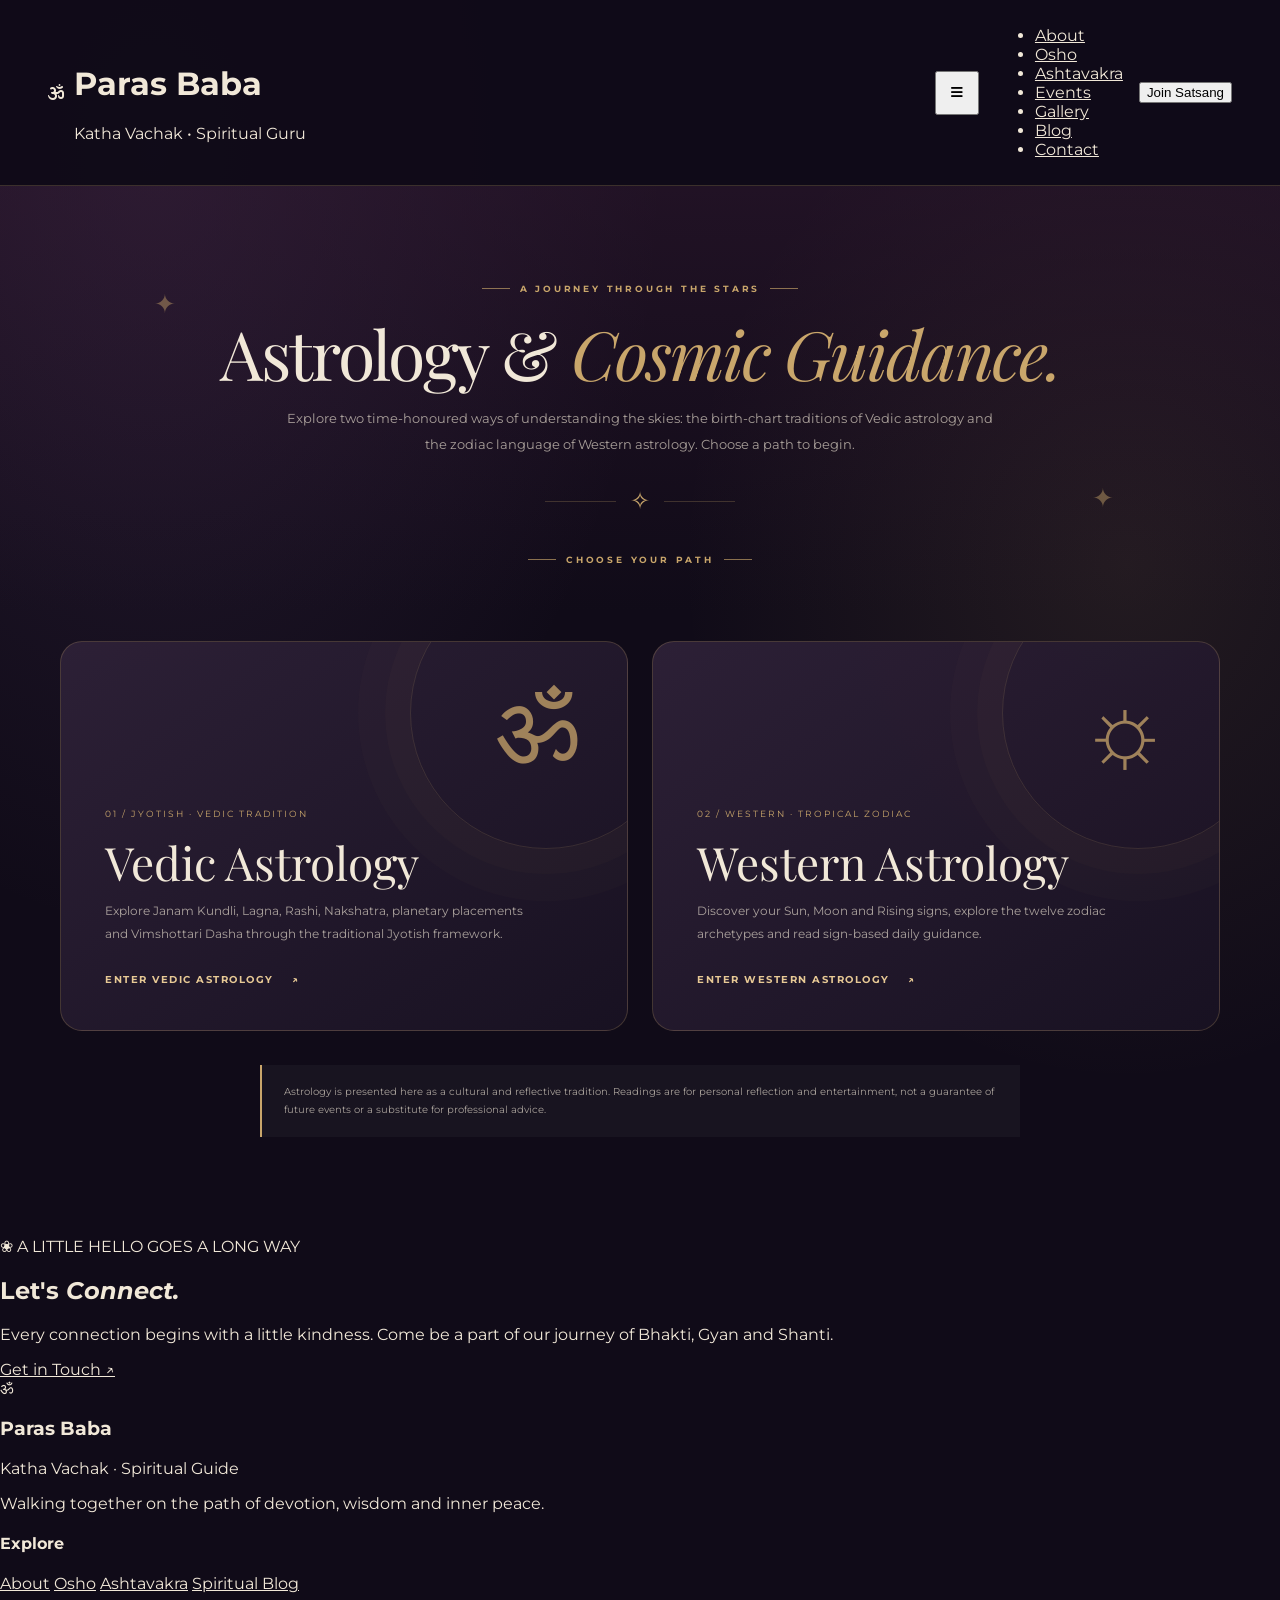
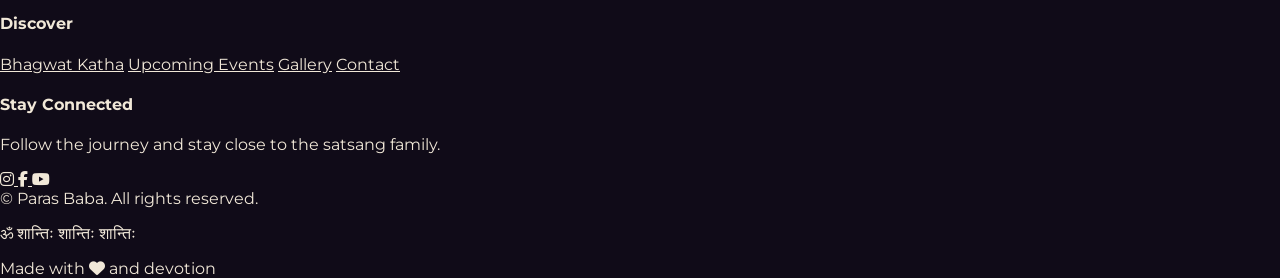
==== Astrology.html @ 260e860c "new ai" ====
<!DOCTYPE html>
<html lang="en">
<head>
  <meta charset="UTF-8">
  <meta name="viewport" content="width=device-width, initial-scale=1.0">
  <meta name="description" content="Explore Vedic and Western astrology with Paras Baba.">
  <meta name="theme-color" content="#100b18">
  <title>Astrology & Cosmic Guidance | Paras Baba</title>
  <link rel="preconnect" href="https://fonts.googleapis.com">
  <link rel="preconnect" href="https://fonts.gstatic.com" crossorigin>
  <link href="https://fonts.googleapis.com/css2?family=Montserrat:wght@300;400;500;600;700&family=Playfair+Display:ital,wght@0,400;0,500;0,600;1,400&display=swap" rel="stylesheet">
  <link rel="stylesheet" href="https://cdnjs.cloudflare.com/ajax/libs/font-awesome/6.4.0/css/all.min.css">
  <link rel="stylesheet" href="./astro_styles.css">
  <link rel="stylesheet" href="./styles.css">

</head>
<body class="astro-page">

 <header>

      <div class="brand">

        <div class="brand-logo">
          <i class="fa-solid fa-om"></i>
        </div>

        <div class="brand-title">
          <h1>Paras Baba</h1>
          <span>Katha Vachak • Spiritual Guru</span>
        </div>

      </div>

      <!-- Mobile Menu Button -->
      <button
        class="menu-toggle"
        type="button"
        aria-label="Open navigation menu"
        aria-expanded="false"
        aria-controls="primary-navigation"
      >
        <i class="fa-solid fa-bars" aria-hidden="true"></i>
      </button>

      <!-- Navigation -->
      <ul class="nav-menu" id="primary-navigation">

        <li><a href="./index.html#about" class="nav-link">About</a></li>
        <li><a href="./osho.html" class="nav-link">Osho</a></li>
        <li><a href="./ashtavakra.html" class="nav-link">Ashtavakra</a></li>
        <li><a href="./index.html#katha-events" class="nav-link">Events</a></li>
        <li><a href="./index.html#gallery" class="nav-link">Gallery</a></li>
        <li><a href="./blog.html" class="nav-link">Blog</a></li>
        <li><a href="./index.html#contact" class="nav-link">Contact</a></li>

      </ul>

      <button class="btn-satsang">
        Join Satsang
      </button>

    </header>



<main>
  <section class="astro-hero">
    <div class="astro-shell">
      <span class="astro-eyebrow">A journey through the stars</span>
      <h1>Astrology & <em>Cosmic Guidance.</em></h1>
      <p>Explore two time-honoured ways of understanding the skies: the birth-chart traditions of Vedic astrology and the zodiac language of Western astrology. Choose a path to begin.</p>
      <div class="astro-divider"><span>✧</span></div>
      <span class="astro-eyebrow">Choose your path</span>
    </div>
  </section>
  <section class="astro-section">
    <div class="astro-shell">
      <div class="astro-choice-grid">
        <a class="astro-choice-card" href="./vedic_astrology.html" data-symbol="ॐ">
          <span class="astro-card-index">01 / JYOTISH · VEDIC TRADITION</span>
          <h2>Vedic Astrology</h2>
          <p>Explore Janam Kundli, Lagna, Rashi, Nakshatra, planetary placements and Vimshottari Dasha through the traditional Jyotish framework.</p>
          <span class="astro-card-link">Enter Vedic astrology <span aria-hidden="true">↗</span></span>
        </a>
        <a class="astro-choice-card" href="./western_astrology.html" data-symbol="☼">
          <span class="astro-card-index">02 / WESTERN · TROPICAL ZODIAC</span>
          <h2>Western Astrology</h2>
          <p>Discover your Sun, Moon and Rising signs, explore the twelve zodiac archetypes and read sign-based daily guidance.</p>
          <span class="astro-card-link">Enter Western astrology <span aria-hidden="true">↗</span></span>
        </a>
      </div>
      <div class="astro-note">Astrology is presented here as a cultural and reflective tradition. Readings are for personal reflection and entertainment, not a guarantee of future events or a substitute for professional advice.</div>
    </div>
  </section>
</main>

<footer class="pb-footer" style="background-image: url('./assets/footer_img.png');">

  <div class="pb-footer-glow"></div>

  <div class="pb-footer-container">

    <!-- Connect heading -->
    <div class="pb-footer-connect">
      <span class="pb-footer-lotus">❀</span>
      <span class="pb-footer-eyebrow">A LITTLE HELLO GOES A LONG WAY</span>

      <h2>Let's <em>Connect.</em></h2>

      <p>
        Every connection begins with a little kindness.
        Come be a part of our journey of Bhakti, Gyan and Shanti.
      </p>

      <a href="#contact" class="pb-footer-cta">
        Get in Touch <span>↗</span>
      </a>
    </div>

    <div class="pb-footer-divider"></div>

    <!-- Footer columns -->
    <div class="pb-footer-main">

      <div class="pb-footer-brand">
        <div class="pb-footer-logo">ॐ</div>
        <h3>Paras Baba</h3>
        <span>Katha Vachak · Spiritual Guide</span>

        <p>
          Walking together on the path of devotion,
          wisdom and inner peace.
        </p>
      </div>

      <div class="pb-footer-links">
        <h4>Explore</h4>
        <a href="./index.html#about">About</a>
        <a href="./osho.html">Osho</a>
        <a href="./ashtavakra.html">Ashtavakra</a>
        <a href="./blog.html">Spiritual Blog</a>
      </div>

      <div class="pb-footer-links">
        <h4>Discover</h4>
        <a href="./index.html#bhagwat-katha">Bhagwat Katha</a>
        <a href="./index.html#katha-events">Upcoming Events</a>
        <a href="./index.html#gallery">Gallery</a>
        <a href="./index.html#contact">Contact</a>
      </div>

      <div class="pb-footer-social">
        <h4>Stay Connected</h4>
        <p>Follow the journey and stay close to the satsang family.</p>

        <div class="pb-footer-social-icons">
          <a href="#" aria-label="Instagram">
            <i class="fa-brands fa-instagram"></i>
          </a>
          <a href="#" aria-label="Facebook">
            <i class="fa-brands fa-facebook-f"></i>
          </a>
          <a href="#" aria-label="YouTube">
            <i class="fa-brands fa-youtube"></i>
          </a>
        </div>
      </div>

    </div>

    <!-- Bottom blessing -->
    <div class="pb-footer-bottom">
<span>©  Paras Baba. All rights reserved.</span>
      <p>ॐ शान्तिः शान्तिः शान्तिः</p>
      <span>Made with <i class="fa-solid fa-heart"></i> and devotion</span>
    </div>

  </div>
</footer>
<script src="./astrology-common.js" defer></script>
<script src="index.js" defer></script>
</body>
</html>
---- astro_styles.css ----
:root {
  --astro-night: #100b18;
  --astro-night-soft: #191222;
  --astro-panel: #21192a;
  --astro-gold: #c9a66b;
  --astro-gold-light: #e7c995;
  --astro-cream: #f1e8d8;
  --astro-muted: rgba(241,232,216,.66);
  --astro-line: rgba(201,166,107,.24);
  --astro-lavender: #b9a1d0;
  --astro-radius: 22px;
}
* { box-sizing: border-box; }
html { scroll-behavior: smooth; }
body.astro-page {
  margin: 0; min-height: 100vh; color: var(--astro-cream);
  background:
    radial-gradient(ellipse at 12% 8%, rgba(133,94,151,.18), transparent 32%),
    radial-gradient(ellipse at 88% 30%, rgba(201,166,107,.10), transparent 28%),
    var(--astro-night);
  font-family: "Montserrat", Arial, sans-serif;
}
.astro-page a { color: inherit; }
.astro-shell { width: min(1160px, calc(100% - 44px)); margin: 0 auto; }
.astro-header {
  position: sticky; top: 0; z-index: 50; backdrop-filter: blur(18px);
  background: rgba(16,11,24,.88); border-bottom: 1px solid var(--astro-line);
}
.astro-nav { min-height: 78px; display:flex; align-items:center; justify-content:space-between; gap:24px; }
.astro-brand { display:flex; align-items:center; gap:12px; text-decoration:none; }
.astro-brand-mark {
  width:42px; height:42px; display:grid; place-items:center; border:1px solid var(--astro-gold);
  border-radius:50%; color:var(--astro-gold); font-size:22px;
}
.astro-brand-copy strong { display:block; font:600 20px "Playfair Display", Georgia, serif; }
.astro-brand-copy small { display:block; margin-top:3px; color:var(--astro-muted); font-size:9px; letter-spacing:1.5px; text-transform:uppercase; }
.astro-nav-links { display:flex; align-items:center; gap:25px; }
.astro-nav-links a { color:var(--astro-muted); font-size:11px; letter-spacing:1px; text-decoration:none; transition:color .2s; }
.astro-nav-links a:hover, .astro-nav-links a[aria-current="page"] { color:var(--astro-gold-light); }
.astro-menu-toggle { display:none; border:1px solid var(--astro-line); background:transparent; color:var(--astro-cream); border-radius:12px; padding:10px 13px; font-size:18px; }
.astro-hero { position:relative; overflow:hidden; padding:clamp(76px,10vw,130px) 0 78px; text-align:center; }
.astro-hero::before, .astro-hero::after { content:"✦"; position:absolute; color:rgba(201,166,107,.45); font-size:26px; }
.astro-hero::before { left:12%; top:24%; } .astro-hero::after { right:13%; bottom:23%; }
.astro-eyebrow { display:inline-flex; align-items:center; gap:10px; color:var(--astro-gold); font-size:9px; font-weight:700; letter-spacing:2.8px; text-transform:uppercase; }
.astro-eyebrow::before, .astro-eyebrow::after { content:""; width:28px; height:1px; background:var(--astro-gold); opacity:.65; }
.astro-hero h1 { max-width:900px; margin:24px auto 18px; font:400 clamp(46px,7vw,82px)/1.02 "Playfair Display", Georgia, serif; letter-spacing:-2px; }
.astro-hero h1 em, .astro-heading em { color:var(--astro-gold); font-weight:400; }
.astro-hero p { max-width:650px; margin:0 auto; color:var(--astro-muted); font-size:13px; line-height:2; }
.astro-divider { display:flex; align-items:center; gap:14px; width:190px; margin:30px auto; color:var(--astro-gold); }
.astro-divider::before, .astro-divider::after { content:""; flex:1; height:1px; background:var(--astro-line); }
.astro-divider span { font:24px Georgia,serif; }
.astro-section { padding:30px 0 100px; }
.astro-section-heading { text-align:center; margin:0 auto 42px; }
.astro-section-heading .astro-eyebrow { margin-bottom:16px; }
.astro-heading { margin:0; font:400 clamp(32px,4.5vw,52px)/1.1 "Playfair Display", Georgia, serif; }
.astro-section-heading p { max-width:620px; margin:14px auto 0; color:var(--astro-muted); font-size:12px; line-height:1.9; }
.astro-choice-grid { display:grid; grid-template-columns:repeat(2,minmax(0,1fr)); gap:24px; }
.astro-choice-card {
  position:relative; min-height:390px; display:flex; flex-direction:column; justify-content:flex-end;
  overflow:hidden; padding:clamp(26px,4vw,44px); border:1px solid var(--astro-line); border-radius:var(--astro-radius);
  text-decoration:none; background:linear-gradient(145deg,rgba(46,33,55,.96),rgba(25,18,34,.96));
  transition:transform .35s ease,border-color .35s ease,box-shadow .35s ease;
}
.astro-choice-card:hover { transform:translateY(-7px); border-color:rgba(201,166,107,.65); box-shadow:0 24px 65px rgba(0,0,0,.24); }
.astro-choice-card::before { content:""; position:absolute; width:270px; height:270px; right:-55px; top:-65px; border:1px solid rgba(201,166,107,.16); border-radius:50%; box-shadow:0 0 0 25px rgba(201,166,107,.025),0 0 0 52px rgba(201,166,107,.02); }
.astro-choice-card::after { content:attr(data-symbol); position:absolute; top:38px; right:48px; color:rgba(201,166,107,.75); font:100px/1 Georgia,serif; }
.astro-card-index { color:var(--astro-gold); font-size:9px; letter-spacing:2px; }
.astro-choice-card h2 { position:relative; z-index:1; margin:18px 0 12px; font:400 clamp(32px,4vw,46px)/1.1 "Playfair Display",Georgia,serif; }
.astro-choice-card p { position:relative; z-index:1; max-width:440px; margin:0; color:var(--astro-muted); font-size:12px; line-height:1.9; }
.astro-card-link { position:relative; z-index:1; display:inline-flex; align-items:center; gap:18px; margin-top:28px; color:var(--astro-gold-light); font-size:10px; font-weight:700; letter-spacing:1.5px; text-transform:uppercase; }
.astro-note { margin:34px auto 0; max-width:760px; padding:18px 22px; border-left:2px solid var(--astro-gold); background:rgba(255,255,255,.035); color:var(--astro-muted); font-size:10px; line-height:1.8; }
.astro-back { display:inline-flex; gap:9px; align-items:center; margin:30px 0 0; color:var(--astro-gold-light); font-size:10px; letter-spacing:1px; text-decoration:none; text-transform:uppercase; }
.astro-content-grid { display:grid; grid-template-columns:1.1fr .9fr; gap:24px; align-items:start; }
.astro-panel { padding:clamp(22px,3vw,32px); border:1px solid var(--astro-line); border-radius:18px; background:rgba(33,25,42,.72); }
.astro-panel h2 { margin:0 0 10px; font:400 28px "Playfair Display",Georgia,serif; }
.astro-panel > p { color:var(--astro-muted); font-size:11px; line-height:1.8; }
.astro-sign-grid { display:grid; grid-template-columns:repeat(3,minmax(0,1fr)); gap:10px; margin-top:22px; }
.astro-sign {
  min-height:94px; padding:12px 8px; border:1px solid var(--astro-line); border-radius:13px;
  color:var(--astro-cream); background:rgba(255,255,255,.025); cursor:pointer; text-align:center;
  transition:.2s ease;
}
.astro-sign:hover, .astro-sign.is-selected { border-color:var(--astro-gold); background:rgba(201,166,107,.12); }
.astro-sign span { display:block; color:var(--astro-gold); font:28px Georgia,serif; }
.astro-sign strong { display:block; margin-top:5px; font-size:10px; }
.astro-sign small { color:var(--astro-muted); font-size:8px; }
.astro-form { display:grid; gap:15px; margin-top:20px; }
.astro-field { display:grid; gap:7px; }
.astro-field label { color:var(--astro-gold-light); font-size:10px; letter-spacing:.7px; }
.astro-field input, .astro-field select {
  width:100%; min-height:46px; padding:12px 13px; border:1px solid var(--astro-line); border-radius:10px;
  outline:none; color:var(--astro-cream); background:#17111f; font:12px "Montserrat",sans-serif;
}
.astro-field input:focus, .astro-field select:focus { border-color:var(--astro-gold); box-shadow:0 0 0 3px rgba(201,166,107,.1); }
.astro-field input::placeholder { color:rgba(241,232,216,.35); }
.astro-btn { display:inline-flex; justify-content:center; align-items:center; gap:10px; min-height:47px; padding:0 22px; border:1px solid var(--astro-gold); border-radius:999px; color:#1a1220; background:var(--astro-gold); font-size:10px; font-weight:700; letter-spacing:1px; text-decoration:none; text-transform:uppercase; cursor:pointer; transition:.2s; }
.astro-btn:hover { background:var(--astro-gold-light); }
.astro-btn-outline { color:var(--astro-gold-light); background:transparent; }
.astro-btn-outline:hover { color:#1a1220; background:var(--astro-gold); }
.astro-result { min-height:160px; margin-top:18px; padding:20px; border:1px dashed rgba(201,166,107,.32); border-radius:14px; color:var(--astro-muted); font-size:11px; line-height:1.8; }
.astro-result strong { color:var(--astro-cream); }
.astro-result .result-title { display:block; margin-bottom:8px; color:var(--astro-gold-light); font:22px "Playfair Display",Georgia,serif; }
.astro-feature-list { display:grid; gap:13px; margin:20px 0 0; padding:0; list-style:none; }
.astro-feature-list li { display:flex; gap:12px; color:var(--astro-muted); font-size:11px; line-height:1.7; }
.astro-feature-list i { margin-top:2px; color:var(--astro-gold); }
.astro-footer { padding:28px 0; border-top:1px solid var(--astro-line); color:var(--astro-muted); text-align:center; font-size:9px; letter-spacing:.7px; }
.astro-footer a { color:var(--astro-gold-light); text-decoration:none; }
.astro-status { margin-top:12px; color:var(--astro-gold-light); font-size:10px; line-height:1.7; }
@media(max-width:760px) {
  .astro-menu-toggle { display:block; }
  .astro-nav-links { display:none; position:absolute; top:78px; left:0; right:0; padding:18px 22px 22px; flex-direction:column; align-items:flex-start; gap:18px; background:#17111f; border-bottom:1px solid var(--astro-line); }
  .astro-nav-links.is-open { display:flex; }
  .astro-choice-grid,.astro-content-grid { grid-template-columns:1fr; }
  .astro-choice-card { min-height:330px; }
  .astro-sign-grid { grid-template-columns:repeat(3,minmax(0,1fr)); }
  .astro-hero { padding-top:72px; }
}
@media(max-width:420px) {
  .astro-shell { width:calc(100% - 30px); }
  .astro-brand-copy strong { font-size:18px; }
  .astro-brand-mark { width:38px; height:38px; }
  .astro-sign-grid { gap:7px; }
  .astro-sign { min-height:84px; }
}


/* ==========================================
   VEDIC PHALADESH REPORT
========================================== */

.vedic-report-section {
  margin-top: 22px;
  padding: 20px;
  border: 1px solid rgba(199, 160, 100, 0.25);
  border-radius: 14px;
  background: rgba(255, 255, 255, 0.025);
  overflow-wrap: anywhere;
}

.vedic-report-section h4 {
  color: #d5b477;
  margin-bottom: 14px;
}

.vedic-report-item {
  padding: 9px 0;
  border-bottom: 1px solid rgba(255, 255, 255, 0.07);
  line-height: 1.7;
}

.vedic-report-item strong {
  color: #e0c18c;
}

.vedic-report-section ul {
  padding-left: 20px;
}

.vedic-report-section li {
  margin: 9px 0;
  line-height: 1.7;
}

.vedic-report-meta {
  display: block;
  margin-top: 18px;
  opacity: 0.7;
}

.vedic-report-section table {
  display: block;
  max-width: 100%;
  overflow-x: auto;
}

@media (max-width: 600px) {
  .vedic-report-section {
    padding: 14px;
  }
}



/* =========================================================
   MOBILE-FIRST ASTROLOGY REPORT — LAYOUT & READABILITY
   Appended overrides; keeps the existing plum / gold theme.
========================================================= */

.astro-page {
  overflow-x: hidden;
  -webkit-text-size-adjust: 100%;
}

.astro-page img,
.astro-page svg,
.astro-page canvas,
.astro-page video {
  max-width: 100%;
}

.astro-shell {
  width: min(1160px, calc(100% - 32px));
}

.astro-content-grid {
  grid-template-columns: minmax(0, 1fr);
  gap: 18px;
}

.astro-panel {
  min-width: 0;
  padding: clamp(16px, 3vw, 30px);
}

.astro-panel h2 {
  font-size: clamp(23px, 5vw, 30px);
  line-height: 1.2;
}

.astro-panel > p,
.astro-result,
.vedic-report-section {
  overflow-wrap: anywhere;
  word-break: normal;
}

.astro-result {
  min-width: 0;
  width: 100%;
  margin-top: 16px;
  padding: clamp(14px, 3vw, 22px);
  scroll-margin-top: 96px;
}

.vedic-report-section {
  min-width: 0;
  margin-top: 14px;
  padding: clamp(14px, 3vw, 22px);
  border: 1px solid var(--astro-line);
  border-radius: 16px;
  background: linear-gradient(145deg, rgba(255,255,255,.035), rgba(255,255,255,.012));
}

.vedic-report-section h4 {
  margin: 0 0 12px;
  color: var(--astro-gold-light);
  font: 600 clamp(15px, 3vw, 18px)/1.35 "Montserrat", Arial, sans-serif;
}

.vedic-report-section p {
  margin: 8px 0;
  line-height: 1.8;
}

.vedic-report-section ul {
  margin: 8px 0;
  padding-left: 19px;
}

.vedic-report-section li {
  margin: 8px 0;
  line-height: 1.7;
}

.vedic-report-item {
  display: grid;
  grid-template-columns: minmax(110px, .38fr) minmax(0, 1fr);
  gap: 8px 12px;
  padding: 11px 0;
  border-bottom: 1px solid rgba(255,255,255,.07);
  line-height: 1.65;
}

.vedic-report-item:last-child {
  border-bottom: 0;
}

.vedic-report-item strong {
  color: var(--astro-gold-light);
  overflow-wrap: anywhere;
}

.vedic-report-item > span {
  min-width: 0;
  color: var(--astro-muted);
  overflow-wrap: anywhere;
}

.vedic-report-meta {
  display: block;
  margin-top: 16px;
  color: var(--astro-muted);
  line-height: 1.7;
}

.vedic-report-section table,
.vedic-planet-table {
  display: block;
  width: 100%;
  max-width: 100%;
  overflow-x: auto;
  -webkit-overflow-scrolling: touch;
  border-collapse: collapse;
  white-space: nowrap;
}

.vedic-report-section th,
.vedic-report-section td,
.vedic-planet-table th,
.vedic-planet-table td {
  padding: 9px 11px;
  border-bottom: 1px solid rgba(255,255,255,.08);
  text-align: left;
}

.vedic-report-section th,
.vedic-planet-table th {
  color: var(--astro-gold-light);
}

.vedic-score-grid {
  display: grid;
  grid-template-columns: repeat(2, minmax(0, 1fr));
  gap: 10px;
  margin: 16px 0;
}

.vedic-score-item {
  display: flex;
  justify-content: space-between;
  align-items: center;
  gap: 10px;
  min-width: 0;
  padding: 12px;
  border: 1px solid var(--astro-line);
  border-radius: 12px;
  background: rgba(255,255,255,.025);
}

.vedic-score-item strong {
  color: var(--astro-cream);
  font-size: 11px;
}

.vedic-score-item span {
  color: var(--astro-gold-light);
  font-weight: 700;
  font-variant-numeric: tabular-nums;
}

.astro-btn:disabled {
  cursor: wait;
  opacity: .62;
  transform: none;
}

.astro-status,
.astro-result,
.vedic-report-section {
  scroll-margin-top: 100px;
}

@media (min-width: 761px) {
  .astro-content-grid {
    grid-template-columns: minmax(0, 1.08fr) minmax(320px, .92fr);
    align-items: start;
    gap: 24px;
  }
}

@media (max-width: 760px) {
  .astro-shell {
    width: calc(100% - 28px);
  }

  .astro-nav {
    min-height: 68px;
    gap: 12px;
  }

  .astro-menu-toggle {
    min-width: 44px;
    min-height: 44px;
    display: inline-grid;
    place-items: center;
    padding: 8px 12px;
  }

  .astro-nav-links {
    top: 68px;
    padding: 16px 20px 20px;
    gap: 16px;
  }

  .astro-nav-links a {
    display: block;
    width: 100%;
    padding: 7px 0;
    font-size: 12px;
  }

  .astro-hero {
    padding: 58px 0 48px;
  }

  .astro-hero h1 {
    max-width: 620px;
    font-size: clamp(37px, 10vw, 56px);
    letter-spacing: -1px;
  }

  .astro-hero p {
    font-size: 12px;
    line-height: 1.85;
  }

  .astro-section {
    padding: 20px 0 64px;
  }

  .astro-section-heading {
    margin-bottom: 26px;
  }

  .astro-choice-grid,
  .astro-content-grid {
    grid-template-columns: minmax(0, 1fr);
  }

  .astro-choice-card {
    min-height: 290px;
    padding: 24px;
  }

  .astro-choice-card::after {
    top: 28px;
    right: 28px;
    font-size: 76px;
  }

  .astro-sign-grid {
    grid-template-columns: repeat(3, minmax(0, 1fr));
    gap: 8px;
  }

  .astro-sign {
    min-width: 0;
    min-height: 88px;
    padding: 10px 5px;
  }

  .astro-sign span {
    font-size: 25px;
  }

  .astro-sign strong {
    font-size: 9px;
  }

  .astro-sign small {
    font-size: 8px;
  }

  .astro-form {
    gap: 13px;
  }

  .astro-field input,
  .astro-field select {
    min-height: 48px;
    font-size: 16px; /* prevents iOS zoom */
  }

  .astro-btn {
    width: 100%;
    min-height: 48px;
    padding: 0 16px;
  }

  .vedic-report-item {
    grid-template-columns: 1fr;
    gap: 3px;
  }
}

@media (max-width: 380px) {
  .astro-shell {
    width: calc(100% - 22px);
  }

  .astro-brand {
    gap: 8px;
  }

  .astro-brand-copy strong {
    font-size: 16px;
  }

  .astro-brand-copy small {
    font-size: 7px;
    letter-spacing: 1px;
  }

  .astro-brand-mark {
    width: 35px;
    height: 35px;
    font-size: 19px;
  }

  .astro-sign-grid {
    gap: 6px;
  }

  .astro-sign {
    min-height: 80px;
  }

  .vedic-score-grid {
    grid-template-columns: 1fr;
  }
}

@media (prefers-reduced-motion: reduce) {
  .astro-page *,
  .astro-page *::before,
  .astro-page *::after {
    scroll-behavior: auto !important;
    animation-duration: .01ms !important;
    animation-iteration-count: 1 !important;
    transition-duration: .01ms !important;
  }
}


/* WESTERN LIFE REPORT — RESPONSIVE MOBILE-FIRST */
.western-page-grid { display:grid; grid-template-columns:minmax(0,1fr); gap:18px; align-items:start; }
.western-life-panel { grid-column:1 / -1; }
.western-life-panel .astro-form { max-width:760px; }
.western-form-row { display:grid; grid-template-columns:repeat(2,minmax(0,1fr)); gap:12px; }
.western-life-result { margin-top:22px; }
.western-life-result > h3 { color:var(--astro-gold-light); font:400 clamp(23px,5vw,32px)/1.2 "Playfair Display",Georgia,serif; }
.western-life-section { min-width:0; margin-top:16px; padding:clamp(14px,3vw,22px); border:1px solid var(--astro-line); border-radius:16px; background:linear-gradient(145deg,rgba(255,255,255,.035),rgba(255,255,255,.012)); overflow-wrap:anywhere; }
.western-life-section h4 { margin:0 0 14px; color:var(--astro-gold-light); font:600 clamp(15px,3vw,19px)/1.35 "Montserrat",Arial,sans-serif; }
.western-life-section h5 { margin:7px 0 10px; color:var(--astro-cream); font-size:14px; }
.western-life-section p,.western-life-section li { color:var(--astro-muted); font-size:11px; line-height:1.8; }
.western-life-section ul { padding-left:19px; margin:8px 0; }
.western-life-section li { margin:7px 0; }
.western-big-three-grid,.western-balance-grid { display:grid; grid-template-columns:repeat(2,minmax(0,1fr)); gap:10px; }
.western-placement-card,.western-balance-card { min-width:0; padding:14px; border:1px solid var(--astro-line); border-radius:13px; background:rgba(255,255,255,.025); }
.western-placement-card { display:grid; gap:5px; }
.western-placement-card>span { color:var(--astro-gold); font-size:22px; }
.western-placement-card small { color:var(--astro-muted); font-size:9px; text-transform:uppercase; letter-spacing:1px; }
.western-placement-card strong { color:var(--astro-gold-light); font:400 20px "Playfair Display",Georgia,serif; }
.western-placement-card p { margin:0; }
.western-theme-grid { display:grid; grid-template-columns:repeat(2,minmax(0,1fr)); gap:12px; }
.western-theme-card { min-width:0; padding:15px; border:1px solid rgba(201,166,107,.18); border-radius:13px; background:rgba(16,11,24,.3); }
.western-theme-card>small { color:var(--astro-gold); font-size:9px; letter-spacing:.7px; }
.western-theme-card h5 { font:400 20px/1.25 "Playfair Display",Georgia,serif; }
.western-theme-card p { margin-bottom:0; }
.western-table-wrap { width:100%; overflow-x:auto; -webkit-overflow-scrolling:touch; }
.western-planet-table { width:100%; border-collapse:collapse; white-space:nowrap; }
.western-planet-table th,.western-planet-table td { padding:10px 12px; border-bottom:1px solid rgba(255,255,255,.08); text-align:left; font-size:10px; }
.western-planet-table th { color:var(--astro-gold-light); }
.western-planet-table td { color:var(--astro-muted); }
.western-balance-card h5 { margin-top:0; }
.western-balance-row { display:flex; justify-content:space-between; padding:7px 0; color:var(--astro-muted); border-bottom:1px solid rgba(255,255,255,.06); font-size:11px; }
.western-balance-row strong { color:var(--astro-gold-light); }
.western-life-panel .astro-field small { color:var(--astro-muted); font-size:9px; line-height:1.6; }
@media(min-width:761px) { .western-page-grid { grid-template-columns:minmax(0,1fr) minmax(0,1fr); } .western-life-panel { grid-column:1 / -1; } }
@media(max-width:760px) { .western-form-row,.western-theme-grid { grid-template-columns:minmax(0,1fr); } .western-life-panel { grid-column:auto; } .western-page-grid { grid-template-columns:minmax(0,1fr); } }
@media(max-width:380px) { .western-big-three-grid,.western-balance-grid { grid-template-columns:minmax(0,1fr); } }


/* ==========================================
   VEDIC LIFE REPORT — LONG-FORM READING
========================================== */
.vedic-life-intro { max-width: 780px; }
.vedic-topic-grid {
  display:grid;
  grid-template-columns:repeat(3,minmax(0,1fr));
  gap:12px;
  margin-top:22px;
}
.vedic-topic-grid article {
  display:flex;
  flex-direction:column;
  gap:8px;
  min-width:0;
  padding:18px;
  border:1px solid var(--astro-line);
  border-radius:14px;
  background:rgba(255,255,255,.025);
}
.vedic-topic-grid i { color:var(--astro-gold); font-size:18px; }
.vedic-topic-grid strong { color:var(--astro-cream); font-size:12px; }
.vedic-topic-grid span { color:var(--astro-muted); font-size:10px; line-height:1.7; }
.vedic-report-intro { max-width:850px; line-height:1.9; }
.vedic-chart-summary {
  display:grid;
  grid-template-columns:repeat(3,minmax(0,1fr));
  gap:10px;
  margin:18px 0 22px;
}
.vedic-summary-item {
  display:flex;
  flex-direction:column;
  gap:7px;
  min-width:0;
  padding:15px;
  border:1px solid var(--astro-line);
  border-radius:13px;
  background:linear-gradient(145deg,rgba(201,166,107,.09),rgba(255,255,255,.02));
}
.vedic-summary-item small,.vedic-factor-label {
  color:var(--astro-gold-light);
  font-size:9px;
  letter-spacing:1px;
  text-transform:uppercase;
}
.vedic-summary-item strong { color:var(--astro-cream); font:500 18px/1.35 "Playfair Display",Georgia,serif; overflow-wrap:anywhere; }
.vedic-life-chapters { display:grid; grid-template-columns:repeat(2,minmax(0,1fr)); gap:14px; }
.vedic-life-chapter { margin:0; }
.vedic-life-chapter h4 { font-family:"Playfair Display",Georgia,serif; font-size:19px; font-weight:500; }
.vedic-chapter-copy { color:var(--astro-muted); font-size:12px; line-height:1.95; }
.vedic-factor-label { display:block; margin-top:16px; }
.vedic-factor-list { display:flex; flex-wrap:wrap; gap:7px; margin-top:9px; }
.vedic-factor-chip {
  display:inline-flex;
  max-width:100%;
  padding:6px 9px;
  border:1px solid rgba(201,166,107,.24);
  border-radius:999px;
  color:var(--astro-gold-light);
  font-size:9px;
  line-height:1.5;
  overflow-wrap:anywhere;
}
.vedic-technical-details {
  margin-top:22px;
  padding:16px;
  border:1px solid var(--astro-line);
  border-radius:14px;
  background:rgba(255,255,255,.018);
}
.vedic-technical-details > summary {
  color:var(--astro-gold-light);
  cursor:pointer;
  font-size:11px;
  font-weight:600;
  letter-spacing:.4px;
}
.vedic-calculation-note { margin-top:14px; color:var(--astro-gold-light); font-size:11px; line-height:1.8; }
@media(max-width:760px) {
  .vedic-topic-grid { grid-template-columns:repeat(2,minmax(0,1fr)); }
  .vedic-life-chapters { grid-template-columns:1fr; }
  .vedic-chart-summary { grid-template-columns:1fr; }
  .vedic-summary-item strong { font-size:17px; }
}
@media(max-width:380px) {
  .vedic-topic-grid { grid-template-columns:1fr; }
}


/* ==========================================
   PARAS BABA — GEMINI AI PREMIUM PANEL
========================================== */

.gemini-panel {
  margin: 30px 0;
  padding: 26px;
  border: 1px solid #e9dfef;
  border-radius: 20px;
  background: linear-gradient(145deg, #fffdf9, #f8f4fb);
  box-shadow: 0 12px 35px rgba(65, 43, 82, 0.07);
  color: #30243a;
}

.gemini-panel-header {
  margin-bottom: 22px;
}

.gemini-eyebrow {
  display: inline-block;
  color: #9a7435;
  font-size: 11px;
  font-weight: 800;
  letter-spacing: 2px;
  margin-bottom: 10px;
}

.gemini-panel-header h3 {
  margin: 0 0 9px;
  color: #674681;
  font-family: Georgia, serif;
  font-size: clamp(23px, 4vw, 32px);
  line-height: 1.25;
}

.gemini-panel-header p {
  margin: 0;
  color: #766c7d;
  font-size: 14px;
  line-height: 1.7;
}

.gemini-consent {
  display: flex;
  align-items: flex-start;
  gap: 11px;
  padding: 14px;
  margin: 20px 0;
  background: #fff;
  border: 1px solid #e9dfef;
  border-radius: 12px;
  color: #655b6b;
  font-size: 13px;
  line-height: 1.6;
  cursor: pointer;
}

.gemini-consent input {
  width: 17px;
  height: 17px;
  flex-shrink: 0;
  margin-top: 2px;
  accent-color: #79539a;
}

.gemini-generate-btn {
  width: 100%;
  min-height: 49px;
  border: 0;
  border-radius: 12px;
  background: linear-gradient(110deg, #684681, #9470a9);
  color: #fff;
  font-size: 14px;
  font-weight: 700;
  cursor: pointer;
  transition: transform 0.2s, opacity 0.2s;
}

.gemini-generate-btn:hover {
  transform: translateY(-2px);
}

.gemini-generate-btn:disabled {
  opacity: 0.65;
  cursor: wait;
  transform: none;
}

.gemini-status {
  min-height: 22px;
  margin: 13px 0;
  color: #776a80;
  font-size: 13px;
  line-height: 1.5;
}

.gemini-card-grid {
  display: grid;
  grid-template-columns: repeat(2, minmax(0, 1fr));
  gap: 15px;
  margin-top: 20px;
}

.gemini-insight-card {
  min-width: 0;
  padding: 19px;
  border: 1px solid #ebe3ef;
  border-radius: 15px;
  background: #fff;
  box-shadow: 0 4px 15px rgba(55, 35, 70, 0.035);
}

.gemini-insight-card h4 {
  position: relative;
  margin: 0 0 13px;
  padding-bottom: 11px;
  color: #674681;
  font-family: Georgia, serif;
  font-size: 17px;
  line-height: 1.4;
  border-bottom: 1px solid #f0eaf3;
}

.gemini-insight-card h4::before {
  content: "";
  position: absolute;
  bottom: -1px;
  left: 0;
  width: 42px;
  height: 2px;
  background: #b28b4c;
}

.gemini-card-content p {
  margin: 0 0 12px;
  color: #5e5664;
  font-size: 14px;
  line-height: 1.8;
  overflow-wrap: anywhere;
}

.gemini-card-content p:last-child {
  margin-bottom: 0;
}

.gemini-card-content ul {
  padding-left: 20px;
  margin: 8px 0;
}

.gemini-card-content li {
  margin-bottom: 8px;
  color: #5e5664;
  font-size: 14px;
  line-height: 1.7;
  overflow-wrap: anywhere;
}

/* Mobile layout */

@media (max-width: 650px) {
  .gemini-panel {
    padding: 17px;
    margin: 22px 0;
    border-radius: 15px;
  }

  .gemini-card-grid {
    grid-template-columns: 1fr;
    gap: 12px;
  }

  .gemini-insight-card {
    padding: 16px;
  }

  .gemini-panel-header h3 {
    font-size: 24px;
  }

  .gemini-card-content p,
  .gemini-card-content li {
    font-size: 13px;
    line-height: 1.75;
  }
}


/* =========================================
   INTERACTIVE ASTROLOGY TOPIC SELECTOR
========================================= */

.gemini-topic-grid {
  display: grid;
  grid-template-columns: repeat(2, minmax(0, 1fr));
  gap: 12px;
  margin: 22px 0;
}

.gemini-topic-btn {
  display: flex;
  align-items: center;
  gap: 12px;
  width: 100%;
  min-width: 0;
  padding: 15px;
  text-align: left;
  color: inherit;
  background: #fff;
  border: 1px solid #eadff0;
  border-radius: 14px;
  cursor: pointer;
  transition: 0.25s ease;
}

.gemini-topic-btn:hover,
.gemini-topic-btn.is-active {
  border-color: #9162a8;
  background: #f8f1fb;
  transform: translateY(-2px);
}

.gemini-topic-btn:disabled {
  opacity: 0.65;
  cursor: wait;
}

.gemini-topic-icon {
  flex: 0 0 38px;
  width: 38px;
  height: 38px;
  display: grid;
  place-items: center;
  border-radius: 11px;
  background: #f2e8f6;
  font-size: 19px;
}

.gemini-topic-copy {
  display: flex;
  flex-direction: column;
  gap: 5px;
  min-width: 0;
}

.gemini-topic-copy strong {
  font-size: 14px;
  line-height: 1.4;
}

.gemini-topic-copy small {
  color: #81758a;
  font-size: 11px;
  line-height: 1.5;
}

.gemini-loading {
  padding: 18px;
  text-align: center;
  color: #806091;
  background: #f8f1fb;
  border-radius: 12px;
}

@media (max-width: 600px) {
  .gemini-topic-grid {
    grid-template-columns: 1fr;
    gap: 9px;
  }

  .gemini-topic-btn {
    padding: 13px;
  }
}


/* =========================================================
   PARAS BABA — MOBILE-FIRST ASTROLOGY DASHBOARD
========================================================= */
.astro-dashboard-section { padding: 18px 0 42px; scroll-margin-top: 90px; }
.astro-dashboard-heading { max-width: 720px; margin: 0 auto 22px; text-align: center; }
.astro-dashboard-heading h2 { margin: 13px 0 9px; color: var(--astro-cream); font: 400 clamp(30px,5vw,46px)/1.12 "Playfair Display",Georgia,serif; }
.astro-dashboard-heading h2 em { color: var(--astro-gold); }
.astro-dashboard-heading p { margin: 0 auto; max-width: 560px; color: var(--astro-muted); font-size: 12px; line-height: 1.8; }
.astro-dashboard-cta { display:flex; align-items:center; gap:13px; max-width:760px; min-height:78px; margin:0 auto 18px; padding:15px 17px; border:1px solid rgba(201,166,107,.55); border-radius:17px; color:var(--astro-cream); background:linear-gradient(110deg,rgba(201,166,107,.17),rgba(185,161,208,.10)); text-decoration:none; transition:.2s; }
.astro-dashboard-cta:hover { border-color:var(--astro-gold-light); transform:translateY(-2px); }
.astro-dashboard-cta-icon { display:grid; place-items:center; flex:0 0 43px; width:43px; height:43px; border-radius:13px; color:#1a1220; background:var(--astro-gold); font-size:17px; }
.astro-dashboard-cta > span:nth-child(2) { display:grid; gap:5px; min-width:0; }
.astro-dashboard-cta strong { font-size:13px; }
.astro-dashboard-cta small { color:var(--astro-muted); font-size:10px; line-height:1.5; }
.astro-dashboard-cta > i { margin-left:auto; color:var(--astro-gold-light); }
.astro-dashboard-grid { display:grid; grid-template-columns:repeat(4,minmax(0,1fr)); gap:12px; }
.astro-dashboard-card { display:flex; flex-direction:column; align-items:flex-start; min-width:0; min-height:158px; padding:15px; border:1px solid var(--astro-line); border-radius:16px; color:var(--astro-cream); background:linear-gradient(145deg,rgba(46,33,55,.86),rgba(25,18,34,.92)); text-align:left; text-decoration:none; cursor:pointer; transition:transform .2s,border-color .2s,background .2s; }
.astro-dashboard-card:hover,.astro-dashboard-card:focus-visible { border-color:rgba(201,166,107,.72); background:linear-gradient(145deg,rgba(65,46,72,.96),rgba(31,22,42,.98)); transform:translateY(-3px); outline:none; }
.astro-dashboard-icon { display:grid; place-items:center; width:39px; height:39px; margin-bottom:13px; border:1px solid rgba(201,166,107,.28); border-radius:12px; color:var(--astro-gold-light); background:rgba(201,166,107,.10); font-size:16px; }
.astro-dashboard-card strong { font-size:12px; line-height:1.4; }
.astro-dashboard-card small { margin-top:5px; color:var(--astro-muted); font-size:9px; line-height:1.55; }
.astro-card-action { display:inline-flex; align-items:center; gap:7px; margin-top:auto; padding-top:12px; color:var(--astro-gold-light); font-size:9px; font-weight:700; letter-spacing:.6px; text-transform:uppercase; }
.astro-dashboard-status { min-height:18px; margin:13px 2px 0; color:var(--astro-muted); font-size:10px; line-height:1.7; text-align:center; }
.astro-mobile-nav { display:none; }
@media(max-width:760px) {
  .astro-dashboard-section { padding:12px 0 32px; }
  .astro-dashboard-heading { margin-bottom:18px; text-align:left; }
  .astro-dashboard-heading .astro-eyebrow { font-size:8px; letter-spacing:1.7px; }
  .astro-dashboard-heading h2 { margin:10px 0 7px; font-size:32px; }
  .astro-dashboard-heading p { margin:0; font-size:11px; }
  .astro-dashboard-cta { min-height:72px; padding:12px; border-radius:14px; }
  .astro-dashboard-cta strong { font-size:11px; }
  .astro-dashboard-cta small { font-size:9px; }
  .astro-dashboard-grid { grid-template-columns:repeat(2,minmax(0,1fr)); gap:9px; }
  .astro-dashboard-card { min-height:145px; padding:12px; border-radius:14px; }
  .astro-dashboard-icon { width:35px; height:35px; margin-bottom:10px; font-size:14px; }
  .astro-dashboard-card strong { font-size:11px; }
  .astro-dashboard-card small { font-size:9px; }
  .astro-mobile-nav { position:fixed; z-index:100; right:10px; bottom:max(10px,env(safe-area-inset-bottom)); left:10px; display:grid; grid-template-columns:repeat(4,minmax(0,1fr)); gap:4px; padding:8px 5px; border:1px solid rgba(201,166,107,.30); border-radius:17px; background:rgba(24,17,32,.95); box-shadow:0 10px 35px rgba(0,0,0,.35); backdrop-filter:blur(16px); }
  .astro-mobile-nav a { display:grid; justify-items:center; gap:4px; padding:5px 2px; color:var(--astro-muted); text-decoration:none; font-size:9px; }
  .astro-mobile-nav a i { color:var(--astro-gold-light); font-size:15px; }
  .astro-page { padding-bottom:76px; }
}
@media(max-width:360px) {
  .astro-dashboard-grid { gap:7px; }
  .astro-dashboard-card { min-height:138px; padding:10px; }
  .astro-dashboard-card strong { font-size:10px; }
  .astro-dashboard-card small { font-size:8px; }
}


/* =========================================================
   PARAS BABA — REFERENCE DASHBOARD REPORT EXPERIENCE
========================================================= */
.astro-page { background: radial-gradient(circle at 8% 4%,rgba(122,73,112,.24),transparent 28%),radial-gradient(circle at 92% 18%,rgba(201,166,107,.13),transparent 25%),#100b18; }
.astro-hero { padding: clamp(48px,7vw,88px) 0 46px; background:linear-gradient(180deg,rgba(55,27,53,.44),rgba(16,11,24,0)); }
.astro-hero h1 { max-width:900px; font-size:clamp(38px,6vw,68px); }
.astro-hero p { max-width:720px; }
.astro-dashboard-section { padding-top:8px; }
.astro-report-dashboard { padding:10px 0 80px; scroll-margin-top:88px; }
.astro-report-placeholder { padding:30px; border:1px dashed rgba(201,166,107,.35); border-radius:20px; text-align:center; background:rgba(255,255,255,.025); }
.astro-report-placeholder h2 { margin:12px 0 8px; color:var(--astro-gold-light); font:400 clamp(24px,4vw,36px) "Playfair Display",Georgia,serif; }
.astro-report-placeholder p { max-width:680px; margin:0 auto; color:var(--astro-muted); font-size:12px; line-height:1.8; }
.astro-report-section { margin:24px 0; padding:clamp(16px,3vw,30px); border:1px solid rgba(201,166,107,.62); border-radius:22px; background:linear-gradient(145deg,rgba(55,34,59,.88),rgba(24,15,31,.97)); box-shadow:0 18px 55px rgba(0,0,0,.18); min-width:0; }
.astro-report-heading { display:flex; align-items:center; gap:16px; margin-bottom:22px; }
.astro-section-number { flex:0 0 auto; padding:8px 13px; border-radius:9px; color:#1a1220; background:linear-gradient(120deg,#c99b43,#f3d18c); font-size:10px; font-weight:800; letter-spacing:.7px; }
.astro-report-heading h2 { margin:0 0 5px; color:var(--astro-gold-light); font:600 clamp(22px,3vw,31px)/1.2 "Playfair Display",Georgia,serif; }
.astro-report-heading p { margin:0; color:var(--astro-muted); font-size:11px; line-height:1.7; }
.astro-technical-summary { display:grid; grid-template-columns:repeat(4,minmax(0,1fr)); gap:10px; margin:18px 0; }
.vedic-technical-stat { min-width:0; padding:15px; border:1px solid var(--astro-line); border-radius:13px; background:rgba(255,255,255,.035); }
.vedic-technical-stat small { display:block; color:var(--astro-gold); font-size:9px; line-height:1.5; }
.vedic-technical-stat strong { display:block; margin-top:7px; color:var(--astro-cream); font-size:13px; overflow-wrap:anywhere; }
.astro-technical-content .vedic-report-section { margin-top:16px; border-color:rgba(201,166,107,.34); background:rgba(20,13,27,.58); }
.astro-technical-content .vedic-report-section h4 { color:var(--astro-gold-light); font:600 19px "Playfair Display",Georgia,serif; }
.astro-technical-content .vedic-planet-table { width:100%; border-collapse:collapse; min-width:610px; color:var(--astro-cream); }
.astro-technical-content .vedic-planet-table th { color:var(--astro-gold-light); background:rgba(201,166,107,.12); text-align:left; }
.astro-technical-content .vedic-planet-table th,.astro-technical-content .vedic-planet-table td { padding:10px 12px; border-bottom:1px solid rgba(201,166,107,.18); font-size:11px; white-space:nowrap; }
.astro-technical-content .vedic-report-section table { display:block; overflow-x:auto; max-width:100%; }
.vedic-technical-grid { display:grid; grid-template-columns:repeat(2,minmax(0,1fr)); gap:14px; margin-top:15px; }
.vedic-technical-grid > .vedic-report-section { margin:0; min-width:0; }
.vedic-report-intro { color:var(--astro-muted); font-size:12px; line-height:1.8; }
.vedic-calculation-note { padding:12px 15px; border-left:3px solid var(--astro-gold); color:var(--astro-muted); background:rgba(201,166,107,.08); font-size:11px; line-height:1.7; }
.astro-pandit-section { background:linear-gradient(145deg,rgba(68,35,68,.9),rgba(25,15,34,.98)); }
.gemini-panel { padding:0!important; border:0!important; background:transparent!important; box-shadow:none!important; }
.gemini-panel-header h3 { color:var(--astro-gold-light)!important; font:600 clamp(22px,3vw,30px) "Playfair Display",Georgia,serif!important; }
.gemini-panel-header p,.gemini-eyebrow { color:var(--astro-muted)!important; }
.gemini-consent { display:flex; gap:10px; align-items:flex-start; margin:16px 0; padding:13px; border:1px solid var(--astro-line); border-radius:12px; color:var(--astro-muted)!important; background:rgba(255,255,255,.035)!important; font-size:10px!important; line-height:1.7; }
.gemini-consent input { accent-color:#c9a66b; margin-top:3px; }
.gemini-topic-grid { grid-template-columns:repeat(4,minmax(0,1fr)); gap:10px; }
.gemini-topic-btn { min-height:76px; padding:12px!important; border-color:var(--astro-line)!important; color:var(--astro-cream)!important; background:rgba(255,255,255,.045)!important; }
.gemini-topic-btn:hover,.gemini-topic-btn.is-active { border-color:var(--astro-gold)!important; background:rgba(201,166,107,.13)!important; transform:translateY(-2px); }
.gemini-topic-icon { color:var(--astro-gold-light); background:rgba(201,166,107,.12)!important; }
.gemini-topic-copy strong { color:var(--astro-cream); font-size:11px; }
.gemini-topic-copy small { color:var(--astro-muted)!important; font-size:9px; }
.gemini-status { color:var(--astro-gold-light)!important; font-size:11px; line-height:1.7; }
.gemini-card-grid { display:grid; grid-template-columns:repeat(2,minmax(0,1fr)); gap:12px; margin-top:18px; }
.gemini-insight-card { min-width:0; padding:18px; border:1px solid var(--astro-line); border-radius:15px; background:rgba(18,11,25,.66)!important; color:var(--astro-cream)!important; }
.gemini-insight-card h4 { color:var(--astro-gold-light)!important; font:600 18px "Playfair Display",Georgia,serif; }
.gemini-card-content p,.gemini-card-content li { color:var(--astro-cream)!important; font-size:12px; line-height:1.85; }
.gemini-card-content strong { color:var(--astro-gold-light); }
.astro-ask-panel { margin-top:24px; padding:clamp(16px,3vw,24px); border:1px solid rgba(201,166,107,.55); border-radius:18px; background:linear-gradient(115deg,rgba(75,39,74,.62),rgba(27,17,35,.82)); }
.astro-ask-panel h4 { margin:0 0 8px; color:var(--astro-gold-light); font:600 clamp(22px,3vw,29px) "Playfair Display",Georgia,serif; }
.astro-ask-panel > p { color:var(--astro-muted); font-size:11px; line-height:1.7; }
.astro-question-input { display:block; width:100%; min-height:88px; margin:14px 0 10px; padding:14px 16px; resize:vertical; border:1px solid rgba(201,166,107,.35); border-radius:13px; outline:none; color:#29172f; background:#f4edf7; font:12px "Montserrat",sans-serif; }
.astro-question-input:focus { border-color:var(--astro-gold); box-shadow:0 0 0 3px rgba(201,166,107,.13); }
.astro-ask-button { min-height:44px; padding:0 22px; border:0; border-radius:10px; color:#211426; background:linear-gradient(120deg,#c99b43,#f3d18c); font-weight:800; cursor:pointer; }
.astro-ask-button:disabled { opacity:.65; cursor:wait; }
.astro-question-suggestions { display:flex; flex-wrap:wrap; gap:8px; margin-top:15px; }
.astro-question-suggestions button { padding:8px 12px; border:1px solid rgba(201,166,107,.4); border-radius:999px; color:var(--astro-cream); background:rgba(255,255,255,.05); font-size:10px; cursor:pointer; }
.astro-question-suggestions button:hover { background:rgba(201,166,107,.16); }
.astro-mobile-nav a:last-child { color:var(--astro-gold-light); }
.astro-report-dashboard:empty { display:none; }
@media(max-width:760px) {
  .astro-report-dashboard { padding:4px 0 70px; }
  .astro-report-section { margin:16px 0; padding:15px; border-radius:17px; }
  .astro-report-heading { align-items:flex-start; gap:10px; margin-bottom:16px; }
  .astro-section-number { padding:7px 9px; font-size:8px; }
  .astro-report-heading h2 { font-size:22px; }
  .astro-report-heading p { font-size:10px; }
  .astro-technical-summary { grid-template-columns:repeat(2,minmax(0,1fr)); gap:8px; }
  .vedic-technical-stat { padding:11px; }
  .vedic-technical-stat strong { font-size:11px; }
  .vedic-technical-grid,.gemini-card-grid { grid-template-columns:1fr; }
  .gemini-topic-grid { grid-template-columns:repeat(2,minmax(0,1fr)); gap:8px; }
  .gemini-topic-btn { min-height:68px; padding:9px!important; gap:8px; }
  .gemini-topic-icon { flex-basis:32px; width:32px; height:32px; font-size:15px; }
  .gemini-topic-copy strong { font-size:10px; }
  .gemini-topic-copy small { font-size:8px; }
  .astro-question-suggestions { gap:6px; }
  .astro-question-suggestions button { font-size:9px; }
}
@media(max-width:420px) {
  .astro-shell { width:calc(100% - 24px); }
  .astro-report-heading { display:block; }
  .astro-section-number { display:inline-block; margin-bottom:10px; }
  .astro-technical-content .vedic-planet-table th,.astro-technical-content .vedic-planet-table td { padding:8px; font-size:10px; }
}


/* ==========================================
   PROFESSIONAL VEDIC TECHNICAL REPORT
========================================== */

.astro-technical-content {
  display: grid;
  grid-template-columns: repeat(2, minmax(0, 1fr));
  gap: 18px;
  align-items: start;
  min-width: 0;
}

.astro-technical-card {
  min-width: 0;
  margin: 0;
  padding: 0;
  border: 1px solid var(--astro-line);
  border-radius: 16px;
  background: rgba(255,255,255,.025);
  overflow: hidden;
}

.astro-technical-accordion > summary {
  padding: 18px;
  color: var(--astro-gold-light);
  font-size: 14px;
  font-weight: 700;
  line-height: 1.5;
  cursor: pointer;
  list-style: none;
}

.astro-technical-accordion > summary::-webkit-details-marker {
  display: none;
}

.astro-technical-accordion > summary::after {
  content: "+";
  float: right;
  color: var(--astro-gold);
  font-size: 19px;
}

.astro-technical-accordion[open] > summary::after {
  content: "−";
}

.astro-technical-card-content {
  padding: 0 18px 18px;
  min-width: 0;
}

.astro-data-group {
  display: grid;
  grid-template-columns: minmax(0, 1fr);
  gap: 0;
  min-width: 0;
}

.astro-data-row {
  display: grid;
  grid-template-columns: minmax(100px, .75fr) minmax(0, 1.25fr);
  align-items: start;
  gap: 12px;
  padding: 12px 0;
  border-bottom: 1px solid rgba(255,255,255,.07);
  min-width: 0;
}

.astro-data-row strong {
  color: var(--astro-gold-light);
  font-size: 12px;
  line-height: 1.6;
}

.astro-data-value {
  min-width: 0;
  color: var(--astro-muted);
  font-size: 12px;
  line-height: 1.7;
  overflow-wrap: anywhere;
}

.astro-data-nested {
  min-width: 0;
}

.astro-data-nested summary {
  color: var(--astro-gold);
  font-size: 11px;
  cursor: pointer;
  overflow-wrap: anywhere;
}

.astro-data-nested-content {
  padding: 8px 0 0;
  min-width: 0;
}

.astro-data-list {
  display: grid;
  grid-template-columns: repeat(2, minmax(0, 1fr));
  gap: 10px;
  min-width: 0;
}

.astro-data-card {
  min-width: 0;
  padding: 12px;
  border: 1px solid var(--astro-line);
  border-radius: 12px;
  background: rgba(255,255,255,.025);
  overflow-wrap: anywhere;
}

.astro-data-card h6 {
  margin: 0 0 8px;
  color: var(--astro-gold-light);
  font-size: 12px;
}

@media (max-width: 760px) {
  .astro-technical-content {
    grid-template-columns: minmax(0, 1fr);
    gap: 12px;
  }

  .astro-data-row {
    grid-template-columns: minmax(0, 1fr);
    gap: 4px;
  }

  .astro-data-list {
    grid-template-columns: minmax(0, 1fr);
  }

  .astro-technical-accordion > summary {
    padding: 15px;
  }

  .astro-technical-card-content {
    padding: 0 14px 14px;
  }
}


/* ==========================================
   PARAS BABA — VEDIC PAGE HEADER FIX
========================================== */

body.astro-page > header {
  width: 100% !important;
  max-width: none !important;
  min-height: 68px;
  margin: 0 !important;
  padding: 10px clamp(16px, 4vw, 48px) !important;

  display: flex !important;
  align-items: center !important;
  justify-content: space-between !important;
  gap: 16px;

  box-sizing: border-box;
  position: sticky;
  top: 0;
  z-index: 1000;

  background: rgba(16, 11, 24, .96) !important;
  border-bottom: 1px solid var(--astro-line);
}

body.astro-page > header .brand {
  display: flex !important;
  align-items: center;
  gap: 10px;
  min-width: 0;
  margin: 0 !important;
}

body.astro-page > header .brand-title {
  min-width: 0;
}

body.astro-page > header .menu-toggle {
  flex: 0 0 44px;
  width: 44px;
  height: 44px;
  margin-left: auto;
}

@media (max-width: 760px) {
  body.astro-page > header {
    width: 100vw !important;
    padding: 9px 15px !important;
    min-height: 62px;
  }

  body.astro-page > header .brand-title h1 {
    font-size: 17px;
    white-space: nowrap;
  }

  body.astro-page > header .brand-title span {
    font-size: 8px;
    white-space: nowrap;
  }

  body.astro-page > header .btn-satsang {
    display: none !important;
  }

  body.astro-page > header .menu-toggle {
    display: grid !important;
    place-items: center;
    flex-shrink: 0;
  }

  body.astro-page > header .nav-menu {
    box-sizing: border-box;
    width: 100%;
    max-width: 100%;
    left: 0;
    right: 0;
  }
}
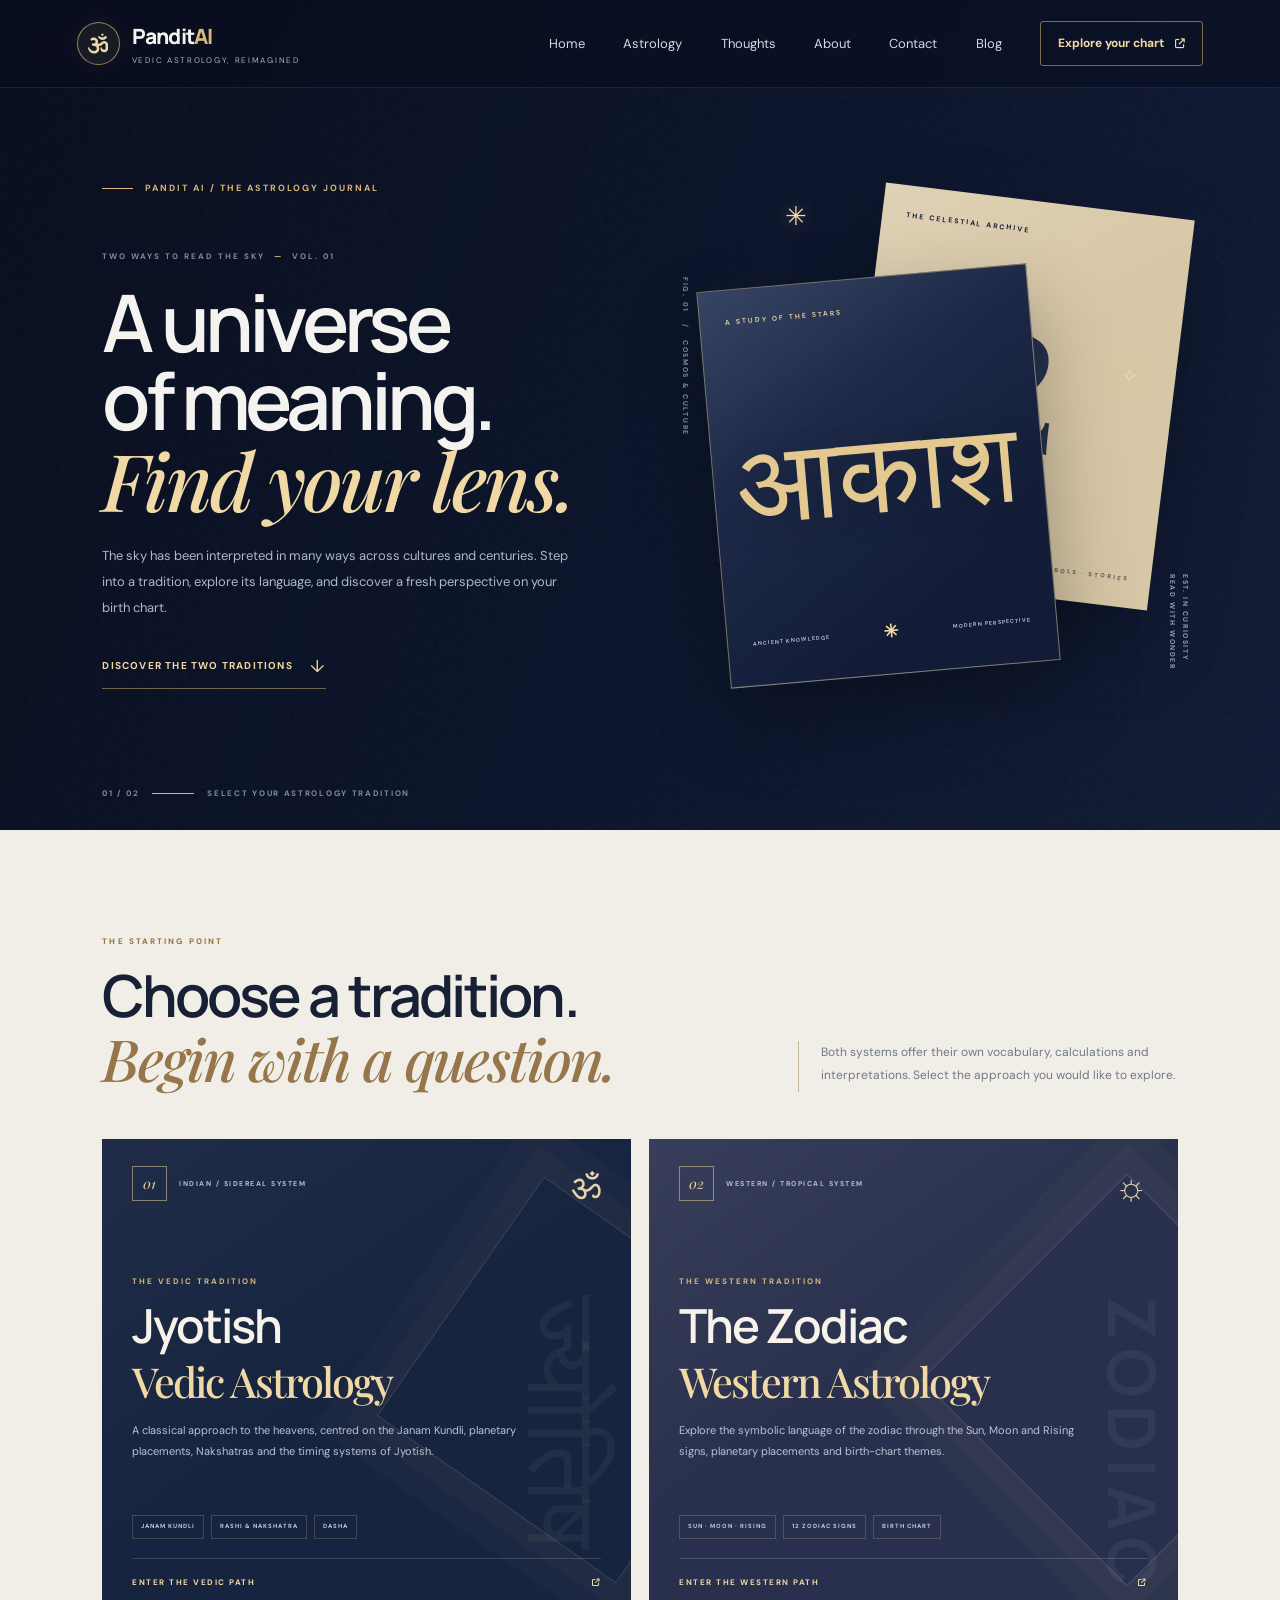
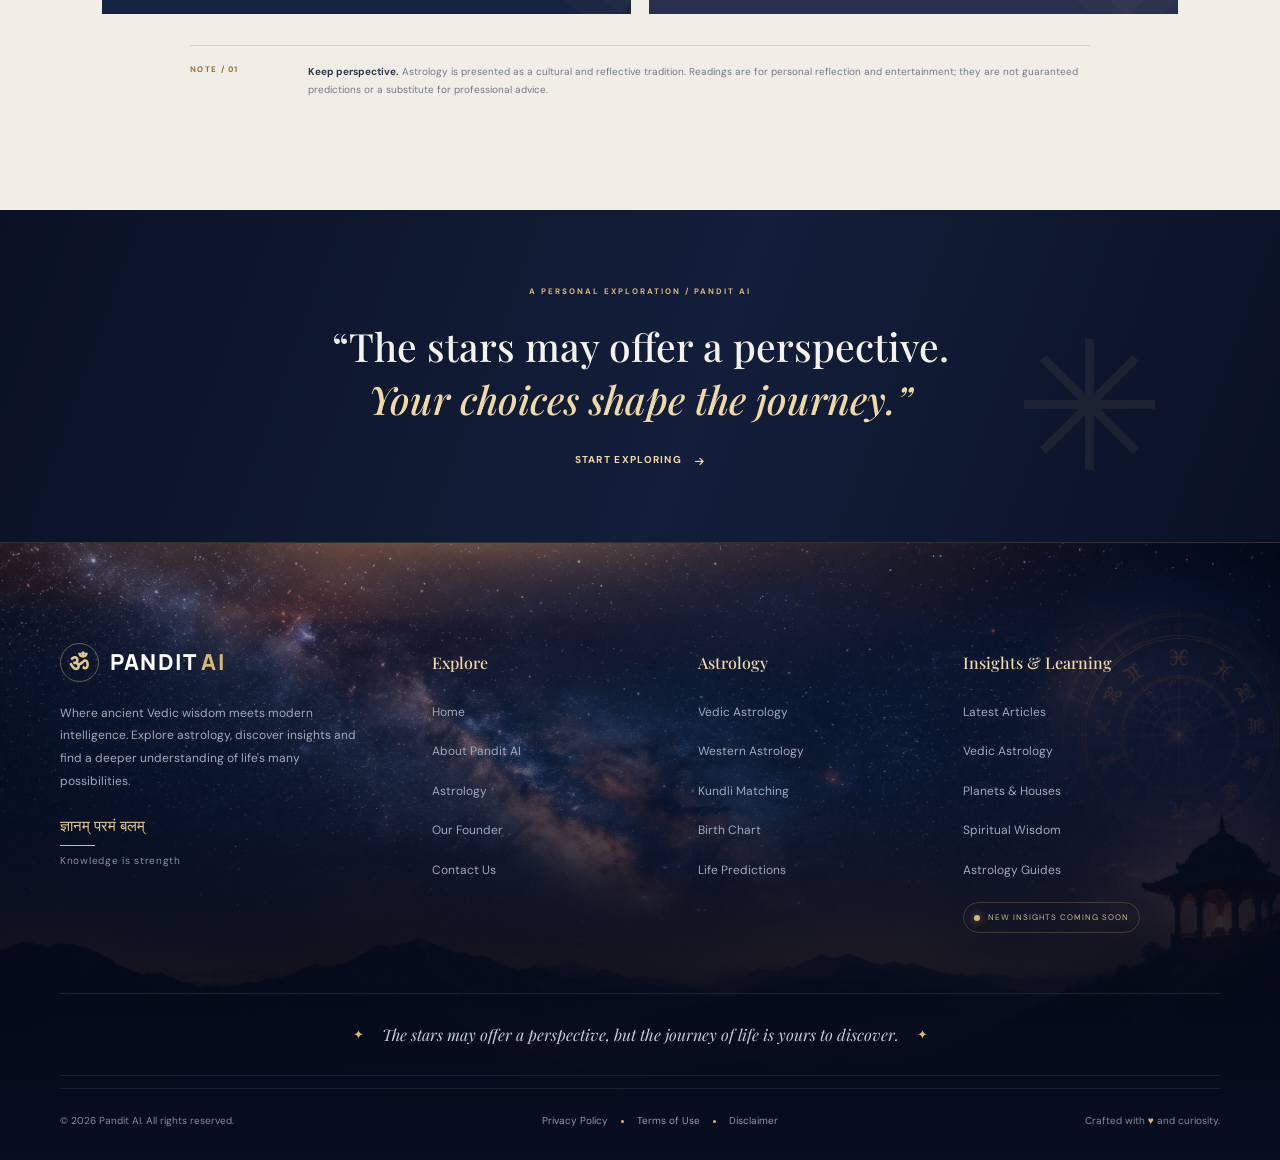
==== commit eb14ea59: "updation 15 nov 2026 time at night" ====
--- a/Astrology.html
+++ b/Astrology.html
@@ -1,183 +1,165 @@
-<!DOCTYPE html>
+<!doctype html>
 <html lang="en">
 <head>
-  <meta charset="UTF-8">
-  <meta name="viewport" content="width=device-width, initial-scale=1.0">
-  <meta name="description" content="Explore Vedic and Western astrology with Paras Baba.">
-  <meta name="theme-color" content="#100b18">
-  <title>Astrology & Cosmic Guidance | Paras Baba</title>
+  <meta charset="utf-8">
+  <meta name="viewport" content="width=device-width, initial-scale=1">
+  <meta name="theme-color" content="#080d1d">
+  <meta name="description" content="Explore Vedic and Western astrology with Pandit AI. Choose a tradition and discover a new perspective on your birth chart.">
+  <title>Explore Astrology | Pandit AI</title>
   <link rel="preconnect" href="https://fonts.googleapis.com">
   <link rel="preconnect" href="https://fonts.gstatic.com" crossorigin>
-  <link href="https://fonts.googleapis.com/css2?family=Montserrat:wght@300;400;500;600;700&family=Playfair+Display:ital,wght@0,400;0,500;0,600;1,400&display=swap" rel="stylesheet">
-  <link rel="stylesheet" href="https://cdnjs.cloudflare.com/ajax/libs/font-awesome/6.4.0/css/all.min.css">
+  <link href="https://fonts.googleapis.com/css2?family=DM+Sans:wght@400;500;600;700&family=Manrope:wght@400;500;600;700;800&family=Playfair+Display:ital,wght@0,500;0,600;0,700;1,500;1,600&display=swap" rel="stylesheet">
+  <link rel="stylesheet" href="https://cdnjs.cloudflare.com/ajax/libs/font-awesome/6.5.2/css/all.min.css">
+  <link rel="stylesheet" href="./index.css.css">
   <link rel="stylesheet" href="./astro_styles.css">
-  <link rel="stylesheet" href="./styles.css">
+  <script src="./index.js" defer></script>
+</head>
+<body class="astrology-selection-page">
+<div class="site-shell">
+  <header class="site-header" id="top">
+    <a class="brand" href="./index.html#top" aria-label="Pandit AI home">
+      <span class="brand-mark"><i class="fa-solid fa-om" aria-hidden="true"></i></span>
+      <span class="brand-copy"><strong>Pandit<span>AI</span></strong><small>VEDIC ASTROLOGY, REIMAGINED</small></span>
+    </a>
+    <button class="menu-toggle" type="button" aria-label="Open navigation menu" aria-expanded="false" aria-controls="primary-nav">
+      <i class="fa-solid fa-bars" aria-hidden="true"></i>
+    </button>
+    <nav class="nav-menu" id="primary-nav" aria-label="Main navigation">
+      <a class="nav-link" href="./index.html">Home</a>
+      <a class="nav-link" href="./Astrology.html" aria-current="page">Astrology</a>
+      <a class="nav-link" href="./index.html#thoughts">Thoughts</a>
+      <a class="nav-link" href="./index.html#about">About</a>
+      <a class="nav-link" href="./index.html#contact">Contact</a>
+      <a class="nav-link" href="./blog.html">Blog</a>
+      <a class="nav-cta" href="./vedic_astrology.html">Explore your chart <i class="fa-solid fa-arrow-up-right-from-square" aria-hidden="true"></i></a>
+    </nav>
+  </header>
 
-</head>
-<body class="astro-page">
-
- <header>
-
-      <div class="brand">
-
-        <div class="brand-logo">
-          <i class="fa-solid fa-om"></i>
-        </div>
-
-        <div class="brand-title">
-          <h1>Paras Baba</h1>
-          <span>Katha Vachak • Spiritual Guru</span>
-        </div>
-
+  <main>
+    <!-- Distinct editorial hero: no orbit illustration or circular zodiac graphic -->
+    <section class="astrology-editorial-hero" aria-labelledby="astro-title">
+      <div class="editorial-grain" aria-hidden="true"></div>
+      <div class="editorial-hero-copy">
+        <div class="editorial-kicker"><span class="kicker-rule"></span> PANDIT AI / THE ASTROLOGY JOURNAL</div>
+        <p class="editorial-edition">TWO WAYS TO READ THE SKY <span>—</span> VOL. 01</p>
+        <h1 id="astro-title">A universe<br>of meaning.<br><em>Find your lens.</em></h1>
+        <p class="editorial-intro">The sky has been interpreted in many ways across cultures and centuries. Step into a tradition, explore its language, and discover a fresh perspective on your birth chart.</p>
+        <a class="editorial-text-link" href="#choose-path">Discover the two traditions <span>↓</span></a>
       </div>
 
-      <!-- Mobile Menu Button -->
-      <button
-        class="menu-toggle"
-        type="button"
-        aria-label="Open navigation menu"
-        aria-expanded="false"
-        aria-controls="primary-navigation"
-      >
-        <i class="fa-solid fa-bars" aria-hidden="true"></i>
-      </button>
+      <div class="editorial-hero-art" aria-label="Abstract editorial artwork representing two approaches to astrology" role="img">
+        <div class="art-panel art-panel-back">
+          <span class="art-panel-label">THE CELESTIAL ARCHIVE</span>
+          <span class="art-large-serif">12</span>
+          <span class="art-panel-caption">SIGNS · SYMBOLS · STORIES</span>
+        </div>
+        <div class="art-panel art-panel-front">
+          <span class="art-front-top">A STUDY OF THE STARS</span>
+          <div class="art-typography">आकाश</div>
+          <div class="art-front-bottom"><span>ANCIENT KNOWLEDGE</span><span class="art-cross">✳</span><span>MODERN PERSPECTIVE</span></div>
+        </div>
+        <div class="art-side-note">EST. IN CURIOSITY<br>READ WITH WONDER</div>
+        <span class="art-floating-mark mark-one">✳</span>
+        <span class="art-floating-mark mark-two">✧</span>
+        <span class="art-vertical-index">FIG. 01 &nbsp; / &nbsp; COSMOS &amp; CULTURE</span>
+      </div>
 
-      <!-- Navigation -->
-      <ul class="nav-menu" id="primary-navigation">
+      <div class="editorial-hero-footer">
+        <span>01 / 02</span><span class="editorial-footer-line"></span><span>SELECT YOUR ASTROLOGY TRADITION</span>
+      </div>
+    </section>
 
-        <li><a href="./index.html#about" class="nav-link">About</a></li>
-        <li><a href="./osho.html" class="nav-link">Osho</a></li>
-        <li><a href="./ashtavakra.html" class="nav-link">Ashtavakra</a></li>
-        <li><a href="./index.html#katha-events" class="nav-link">Events</a></li>
-        <li><a href="./index.html#gallery" class="nav-link">Gallery</a></li>
-        <li><a href="./blog.html" class="nav-link">Blog</a></li>
-        <li><a href="./index.html#contact" class="nav-link">Contact</a></li>
+    <section class="astrology-path-section" id="choose-path" aria-labelledby="path-title">
+      <div class="path-section-top">
+        <div>
+          <span class="section-eyebrow">THE STARTING POINT</span>
+          <h2 id="path-title">Choose a tradition.<br><em>Begin with a question.</em></h2>
+        </div>
+        <p>Both systems offer their own vocabulary, calculations and interpretations. Select the approach you would like to explore.</p>
+      </div>
 
-      </ul>
+      <div class="astrology-path-grid">
+        <a class="tradition-card tradition-vedic" href="./vedic_astrology.html">
+          <div class="tradition-card-head">
+            <span class="tradition-index">01</span>
+            <span class="tradition-tag">INDIAN / SIDEREAL SYSTEM</span>
+            <span class="tradition-symbol" aria-hidden="true">ॐ</span>
+          </div>
+          <div class="tradition-main">
+            <p class="tradition-overline">THE VEDIC TRADITION</p>
+            <h3>Jyotish<span>Vedic Astrology</span></h3>
+            <p class="tradition-description">A classical approach to the heavens, centred on the Janam Kundli, planetary placements, Nakshatras and the timing systems of Jyotish.</p>
+          </div>
+          <div class="tradition-bottom">
+            <div class="tradition-topics">
+              <span>JANAM KUNDLI</span><span>RASHI &amp; NAKSHATRA</span><span>DASHA</span>
+            </div>
+            <span class="tradition-enter">ENTER THE VEDIC PATH <i class="fa-solid fa-arrow-up-right-from-square" aria-hidden="true"></i></span>
+          </div>
+          <span class="tradition-watermark" aria-hidden="true">ज्योतिष</span>
+        </a>
 
-      <button class="btn-satsang">
-        Join Satsang
-      </button>
-
-    </header>
-
-
-
-<main>
-  <section class="astro-hero">
-    <div class="astro-shell">
-      <span class="astro-eyebrow">A journey through the stars</span>
-      <h1>Astrology & <em>Cosmic Guidance.</em></h1>
-      <p>Explore two time-honoured ways of understanding the skies: the birth-chart traditions of Vedic astrology and the zodiac language of Western astrology. Choose a path to begin.</p>
-      <div class="astro-divider"><span>✧</span></div>
-      <span class="astro-eyebrow">Choose your path</span>
-    </div>
-  </section>
-  <section class="astro-section">
-    <div class="astro-shell">
-      <div class="astro-choice-grid">
-        <a class="astro-choice-card" href="./vedic_astrology.html" data-symbol="ॐ">
-          <span class="astro-card-index">01 / JYOTISH · VEDIC TRADITION</span>
-          <h2>Vedic Astrology</h2>
-          <p>Explore Janam Kundli, Lagna, Rashi, Nakshatra, planetary placements and Vimshottari Dasha through the traditional Jyotish framework.</p>
-          <span class="astro-card-link">Enter Vedic astrology <span aria-hidden="true">↗</span></span>
-        </a>
-        <a class="astro-choice-card" href="./western_astrology.html" data-symbol="☼">
-          <span class="astro-card-index">02 / WESTERN · TROPICAL ZODIAC</span>
-          <h2>Western Astrology</h2>
-          <p>Discover your Sun, Moon and Rising signs, explore the twelve zodiac archetypes and read sign-based daily guidance.</p>
-          <span class="astro-card-link">Enter Western astrology <span aria-hidden="true">↗</span></span>
+        <a class="tradition-card tradition-western" href="./western_astrology.html">
+          <div class="tradition-card-head">
+            <span class="tradition-index">02</span>
+            <span class="tradition-tag">WESTERN / TROPICAL SYSTEM</span>
+            <span class="tradition-symbol" aria-hidden="true">☼</span>
+          </div>
+          <div class="tradition-main">
+            <p class="tradition-overline">THE WESTERN TRADITION</p>
+            <h3>The Zodiac<span>Western Astrology</span></h3>
+            <p class="tradition-description">Explore the symbolic language of the zodiac through the Sun, Moon and Rising signs, planetary placements and birth-chart themes.</p>
+          </div>
+          <div class="tradition-bottom">
+            <div class="tradition-topics">
+              <span>SUN · MOON · RISING</span><span>12 ZODIAC SIGNS</span><span>BIRTH CHART</span>
+            </div>
+            <span class="tradition-enter">ENTER THE WESTERN PATH <i class="fa-solid fa-arrow-up-right-from-square" aria-hidden="true"></i></span>
+          </div>
+          <span class="tradition-watermark western-watermark" aria-hidden="true">ZODIAC</span>
         </a>
       </div>
-      <div class="astro-note">Astrology is presented here as a cultural and reflective tradition. Readings are for personal reflection and entertainment, not a guarantee of future events or a substitute for professional advice.</div>
+
+      <div class="astrology-note">
+        <span class="note-mark">NOTE / 01</span>
+        <p><strong>Keep perspective.</strong> Astrology is presented as a cultural and reflective tradition. Readings are for personal reflection and entertainment; they are not guaranteed predictions or a substitute for professional advice.</p>
+      </div>
+    </section>
+
+    <section class="astrology-closing">
+      <div class="closing-index">A PERSONAL EXPLORATION / PANDIT AI</div>
+      <p class="closing-quote">“The stars may offer a perspective.<br><em>Your choices shape the journey.”</em></p>
+      <a href="./vedic_astrology.html" class="closing-link">Start exploring <i class="fa-solid fa-arrow-right" aria-hidden="true"></i></a>
+      <span class="closing-decoration" aria-hidden="true">✳</span>
+    </section>
+  </main>
+
+  <footer class="premium-footer" id="footer">
+    <div class="footer-container">
+      <div class="footer-top">
+        <div class="footer-brand">
+          <a class="footer-logo" href="./index.html#top"><span class="footer-logo-symbol">ॐ</span><span>PANDIT <em>AI</em></span></a>
+          <p class="footer-brand-description">Where ancient Vedic wisdom meets modern intelligence. Explore astrology, discover insights and find a deeper understanding of life's many possibilities.</p>
+          <div class="footer-brand-note"><span>ज्ञानम् परमं बलम्</span><span class="footer-note-line"></span><span>Knowledge is strength</span></div>
+        </div>
+        <div class="footer-column"><h3>Explore</h3><ul>
+          <li><a href="./index.html#top">Home</a></li><li><a href="./index.html#about">About Pandit AI</a></li><li><a href="./Astrology.html">Astrology</a></li><li><a href="./index.html#founder">Our Founder</a></li><li><a href="./index.html#contact">Contact Us</a></li>
+        </ul></div>
+        <div class="footer-column"><h3>Astrology</h3><ul>
+          <li><a href="./vedic_astrology.html">Vedic Astrology</a></li><li><a href="./western_astrology.html">Western Astrology</a></li><li><a href="./Astrology.html">Kundli Matching</a></li><li><a href="./vedic_astrology.html">Birth Chart</a></li><li><a href="./vedic_astrology.html">Life Predictions</a></li>
+        </ul></div>
+        <div class="footer-column footer-insights"><h3>Insights &amp; Learning</h3><ul>
+          <li><a href="./blog.html">Latest Articles</a></li><li><a href="./blog.html">Vedic Astrology</a></li><li><a href="./blog.html">Planets &amp; Houses</a></li><li><a href="./blog.html">Spiritual Wisdom</a></li><li><a href="./blog.html">Astrology Guides</a></li>
+        </ul><span class="footer-coming-soon"><span></span> NEW INSIGHTS COMING SOON</span></div>
+      </div>
+      <div class="footer-quote"><span class="footer-quote-symbol">✦</span><p>The stars may offer a perspective, but the journey of life is yours to discover.</p><span class="footer-quote-symbol">✦</span></div>
+      <div class="footer-bottom">
+        <div class="footer-copyright">© <span id="footer-year">2026</span> Pandit AI. All rights reserved.</div>
+        <div class="footer-legal-links"><a href="#privacy">Privacy Policy</a><span></span><a href="#terms">Terms of Use</a><span></span><a href="#disclaimer">Disclaimer</a></div>
+        <div class="footer-made">Crafted with <span>♥</span> and curiosity.</div>
+      </div>
     </div>
-  </section>
-</main>
-
-<footer class="pb-footer" style="background-image: url('./assets/footer_img.png');">
-
-  <div class="pb-footer-glow"></div>
-
-  <div class="pb-footer-container">
-
-    <!-- Connect heading -->
-    <div class="pb-footer-connect">
-      <span class="pb-footer-lotus">❀</span>
-      <span class="pb-footer-eyebrow">A LITTLE HELLO GOES A LONG WAY</span>
-
-      <h2>Let's <em>Connect.</em></h2>
-
-      <p>
-        Every connection begins with a little kindness.
-        Come be a part of our journey of Bhakti, Gyan and Shanti.
-      </p>
-
-      <a href="#contact" class="pb-footer-cta">
-        Get in Touch <span>↗</span>
-      </a>
-    </div>
-
-    <div class="pb-footer-divider"></div>
-
-    <!-- Footer columns -->
-    <div class="pb-footer-main">
-
-      <div class="pb-footer-brand">
-        <div class="pb-footer-logo">ॐ</div>
-        <h3>Paras Baba</h3>
-        <span>Katha Vachak · Spiritual Guide</span>
-
-        <p>
-          Walking together on the path of devotion,
-          wisdom and inner peace.
-        </p>
-      </div>
-
-      <div class="pb-footer-links">
-        <h4>Explore</h4>
-        <a href="./index.html#about">About</a>
-        <a href="./osho.html">Osho</a>
-        <a href="./ashtavakra.html">Ashtavakra</a>
-        <a href="./blog.html">Spiritual Blog</a>
-      </div>
-
-      <div class="pb-footer-links">
-        <h4>Discover</h4>
-        <a href="./index.html#bhagwat-katha">Bhagwat Katha</a>
-        <a href="./index.html#katha-events">Upcoming Events</a>
-        <a href="./index.html#gallery">Gallery</a>
-        <a href="./index.html#contact">Contact</a>
-      </div>
-
-      <div class="pb-footer-social">
-        <h4>Stay Connected</h4>
-        <p>Follow the journey and stay close to the satsang family.</p>
-
-        <div class="pb-footer-social-icons">
-          <a href="#" aria-label="Instagram">
-            <i class="fa-brands fa-instagram"></i>
-          </a>
-          <a href="#" aria-label="Facebook">
-            <i class="fa-brands fa-facebook-f"></i>
-          </a>
-          <a href="#" aria-label="YouTube">
-            <i class="fa-brands fa-youtube"></i>
-          </a>
-        </div>
-      </div>
-
-    </div>
-
-    <!-- Bottom blessing -->
-    <div class="pb-footer-bottom">
-<span>©  Paras Baba. All rights reserved.</span>
-      <p>ॐ शान्तिः शान्तिः शान्तिः</p>
-      <span>Made with <i class="fa-solid fa-heart"></i> and devotion</span>
-    </div>
-
-  </div>
-</footer>
-<script src="./astrology-common.js" defer></script>
-<script src="index.js" defer></script>
+  </footer>
+</div>
 </body>
 </html>
--- a/index.css.css
+++ b/index.css.css
@@ -0,0 +1,1560 @@
+:root{--night:#080d1d;--night-2:#0d1630;--panel:#111d39;--gold:#d8b779;--gold-light:#f1d9a5;--text:#f5f3ef;--muted:#a9b2c5;--line:rgba(216,183,121,.2);--sans:'DM Sans',sans-serif;--display:'Playfair Display',serif;--head:'Manrope',sans-serif}*{box-sizing:border-box;margin:0;padding:0}html{scroll-behavior:smooth;scroll-padding-top:90px}body{background:var(--night);color:var(--text);font-family:var(--sans);line-height:1.65;overflow-x:hidden}a{color:inherit;text-decoration:none}.site-shell{overflow:hidden}.site-header{height:88px;padding:0 clamp(22px,6vw,92px);display:flex;align-items:center;justify-content:space-between;position:absolute;z-index:20;top:0;left:0;width:100%;border-bottom:1px solid rgba(255,255,255,.08);background:rgba(8,13,29,.52);backdrop-filter:blur(16px)}.brand{display:flex;align-items:center;gap:12px}.brand-mark{height:43px;width:43px;border:1px solid rgba(216,183,121,.65);border-radius:50%;display:grid;place-items:center;color:var(--gold-light);font-size:20px;background:rgba(216,183,121,.08);box-shadow:0 0 28px rgba(216,183,121,.08)}.brand-copy{display:flex;flex-direction:column;line-height:1.1}.brand-copy strong{font:800 21px var(--head);letter-spacing:-.8px}.brand-copy strong span{color:var(--gold)}.brand-copy small{font-size:8px;letter-spacing:1.7px;color:#aab3c5;margin-top:6px}.nav-menu{display:flex;align-items:center;gap:clamp(22px,3vw,43px)}.nav-link{font-size:13px;color:#d5d9e3;transition:color .2s}.nav-link:hover,.nav-link:focus-visible{color:var(--gold-light)}.nav-cta{font-size:12px;font-weight:700;padding:12px 17px;border:1px solid rgba(216,183,121,.55);border-radius:3px;color:var(--gold-light);transition:.25s}.nav-cta:hover{background:var(--gold);color:var(--night)}.nav-cta i{margin-left:8px;font-size:10px}.menu-toggle{display:none}.hero{min-height:760px;min-height:min(850px,100svh);position:relative;display:flex;align-items:center;padding:145px clamp(24px,10vw,150px) 115px;background:radial-gradient(ellipse at 76% 48%,#1c2850 0%,#101a36 30%,#080d1d 69%);isolation:isolate}.hero:after{content:"";position:absolute;inset:0;z-index:-1;opacity:.25;background-image:linear-gradient(rgba(255,255,255,.025) 1px,transparent 1px),linear-gradient(90deg,rgba(255,255,255,.025) 1px,transparent 1px);background-size:68px 68px;mask-image:linear-gradient(90deg,transparent,#000 50%,#000)}.hero-stars{position:absolute;inset:0;z-index:-1;opacity:.45;background-image:radial-gradient(1px 1px at 15% 25%,#fff,transparent),radial-gradient(1px 1px at 38% 68%,#fff,transparent),radial-gradient(2px 2px at 68% 18%,#e8d5a7,transparent),radial-gradient(1px 1px at 86% 78%,#fff,transparent),radial-gradient(1px 1px at 54% 42%,#fff,transparent),radial-gradient(2px 2px at 92% 34%,#e8d5a7,transparent);background-size:390px 310px}.hero-glow{position:absolute;z-index:-1;border-radius:50%;filter:blur(2px);pointer-events:none}.hero-glow-one{width:520px;height:520px;right:9%;top:18%;background:radial-gradient(circle,rgba(93,112,173,.2),transparent 68%)}.hero-glow-two{width:300px;height:300px;left:-160px;bottom:-150px;background:rgba(105,71,131,.13);filter:blur(70px)}.hero-content{max-width:650px;position:relative;z-index:2}.eyebrow,.section-kicker{font-size:10px;letter-spacing:2.4px;font-weight:700;color:var(--gold);display:flex;align-items:center;gap:12px}.eyebrow-line{width:35px;height:1px;background:var(--gold)}h1,h2,h3{font-family:var(--head)}.hero h1{font-size:clamp(48px,6.5vw,82px);letter-spacing:-4.8px;line-height:1.07;font-weight:600;margin:28px 0 25px}.hero h1 em,h2 em{font-family:var(--display);font-weight:500;color:var(--gold-light);letter-spacing:-2px}.hero-lead{max-width:570px;color:#b9c2d4;font-size:16px;line-height:1.9}.hero-actions{display:flex;align-items:center;gap:30px;margin-top:35px}.button{display:inline-flex;align-items:center;justify-content:center;gap:16px;padding:15px 22px;font-size:12px;font-weight:700;letter-spacing:.2px;transition:transform .2s,background .2s,border-color .2s}.button:hover{transform:translateY(-3px)}.button-primary{background:var(--gold);color:#171626;border:1px solid var(--gold)}.button-primary:hover{background:var(--gold-light)}.button i{font-size:11px}.text-link{font-size:12px;color:#d4d9e5;display:inline-flex;align-items:center;gap:11px}.text-link i{color:var(--gold)}.text-link:hover{color:var(--gold-light)}.hero-trust{display:flex;align-items:center;gap:13px;margin-top:57px}.trust-icon{height:34px;width:34px;border:1px solid var(--line);border-radius:50%;display:grid;place-items:center;color:var(--gold);font-size:13px}.hero-trust strong,.hero-trust small{display:block}.hero-trust strong{font-size:11px;font-weight:600}.hero-trust small{font-size:10px;color:#929db2;margin-top:2px}.cosmic-visual{position:absolute;width:min(43vw,570px);aspect-ratio:1;right:6%;top:50%;transform:translateY(-48%);display:grid;place-items:center}.orbit{position:absolute;border:1px solid rgba(216,183,121,.22);border-radius:50%;inset:5%;animation:rotate 75s linear infinite}.orbit-middle{inset:17%;border-style:dashed;border-color:rgba(170,187,222,.22);animation-direction:reverse;animation-duration:95s}.orbit-inner{inset:30%;border-color:rgba(216,183,121,.38);box-shadow:0 0 45px rgba(216,183,121,.07),inset 0 0 45px rgba(216,183,121,.06)}.orbit:before,.orbit:after{content:"";position:absolute;inset:50% auto auto 0;width:7px;height:7px;background:var(--gold-light);border-radius:50%;box-shadow:0 0 16px var(--gold)}.orbit:after{left:auto;right:12%;top:18%;width:4px;height:4px}.orbit-dot{position:absolute;width:8px;height:8px;border-radius:50%;background:var(--gold-light);box-shadow:0 0 18px var(--gold)}.dot-one{top:15%;left:28%}.dot-two{right:13%;bottom:26%;width:5px;height:5px}.dot-three{left:17%;bottom:35%;width:4px;height:4px}.cosmic-core{height:38%;width:38%;border-radius:50%;border:1px solid rgba(216,183,121,.55);display:flex;flex-direction:column;align-items:center;justify-content:center;background:radial-gradient(circle,#26345b 0%,#121b36 65%,#0c1328 100%);box-shadow:0 0 70px rgba(98,116,175,.25),inset 0 0 40px rgba(216,183,121,.09)}.core-sun{font-size:27px;color:var(--gold);line-height:1}.core-om{font:42px var(--display);color:#f1d9a5;margin:5px 0}.cosmic-core small{font-size:7px;letter-spacing:2px;color:#aeb8ce}.zodiac{position:absolute;color:rgba(238,218,176,.68);font-size:25px}.zodiac-one{top:8%;left:50%}.zodiac-two{right:4%;top:48%}.zodiac-three{bottom:8%;left:49%}.zodiac-four{left:3%;top:47%}.visual-caption{position:absolute;bottom:0;display:flex;align-items:center;gap:9px;color:#98a4bc;font-size:8px;letter-spacing:1.6px}.caption-pulse{height:6px;width:6px;background:#cbb27f;border-radius:50%;box-shadow:0 0 12px #cbb27f}.scroll-cue{position:absolute;bottom:30px;left:clamp(24px,10vw,150px);font-size:8px;letter-spacing:2px;color:#8d98ad;display:flex;align-items:center;gap:12px}.scroll-cue span{height:1px;width:30px;background:var(--gold)}@keyframes rotate{to{transform:rotate(360deg)}}.intro-strip{min-height:86px;display:flex;align-items:center;justify-content:center;gap:clamp(25px,7vw,100px);padding:20px;background:#0b1328;border-top:1px solid rgba(255,255,255,.05);border-bottom:1px solid rgba(255,255,255,.05);color:#c4cada;font-size:11px}.strip-symbol{color:var(--gold);margin-right:8px}.section{padding:120px clamp(22px,8vw,120px)}.services-section{background:#f4f1eb;color:#171d2b}.section-heading{max-width:700px}.centered{text-align:center;margin:0 auto}.centered .section-kicker{justify-content:center;color:#92713c}.section-heading h2,.how-copy h2,.about-content h2,.final-cta h2{font-size:clamp(37px,4.5vw,57px);line-height:1.15;letter-spacing:-2.5px;font-weight:600;margin:17px 0}.section-heading h2 em{color:#9b7947}.section-heading>p{color:#737b89;font-size:14px;line-height:1.85;max-width:620px;margin:0 auto}.service-grid{display:grid;grid-template-columns:repeat(3,1fr);gap:15px;max-width:1180px;margin:60px auto 0}.service-card{min-height:300px;padding:30px 27px 25px;background:#fff;border:1px solid #e7e3dc;display:flex;flex-direction:column;align-items:flex-start;transition:transform .25s,box-shadow .25s,border-color .25s}.service-card:hover{transform:translateY(-6px);box-shadow:0 18px 40px rgba(27,35,53,.09);border-color:#d1b47e}.service-featured{background:#17223e;color:#f6f2e9;border-color:#17223e}.service-icon{height:43px;width:43px;border:1px solid rgba(184,147,86,.45);border-radius:50%;display:grid;place-items:center;color:#a8864f;font-size:16px;margin-bottom:22px}.service-featured .service-icon{color:var(--gold-light)}.service-number{font-size:8px;letter-spacing:1.8px;color:#a18453;font-weight:700}.service-card h3{font-size:19px;letter-spacing:-.5px;margin:9px 0}.service-card p{font-size:12px;line-height:1.8;color:#777e8a}.service-featured p{color:#b9c2d4}.card-link{font-size:10px;font-weight:700;color:#9a7947;margin-top:auto;padding-top:20px}.service-featured .card-link{color:var(--gold-light)}.card-link i{margin-left:7px;font-size:9px}.how-section{padding:120px clamp(22px,10vw,150px);display:grid;grid-template-columns:1fr 1fr;gap:10%;align-items:center;position:relative;background:radial-gradient(ellipse at 0 100%,rgba(56,73,121,.22),transparent 48%),#0d1630}.how-decoration{position:absolute;right:7%;top:8%;font:260px var(--display);color:rgba(216,183,121,.035);pointer-events:none}.how-copy{max-width:520px;position:relative}.how-copy h2{font-size:clamp(38px,4.2vw,55px)}.how-copy h2 em{color:var(--gold-light)}.how-copy>p{font-size:13px;color:#aab4c8;line-height:2;margin:22px 0 30px}.button-outline{border:1px solid rgba(216,183,121,.55);color:var(--gold-light)}.button-outline:hover{background:rgba(216,183,121,.1)}.steps-list{position:relative;z-index:1}.step-item{display:grid;grid-template-columns:42px 1fr 34px;gap:17px;align-items:start;padding:27px 0;border-bottom:1px solid rgba(255,255,255,.1)}.step-count{font:italic 18px var(--display);color:var(--gold)}.step-item h3{font-size:15px;margin:0 0 7px}.step-item p{font-size:11px;color:#9ba7bd;line-height:1.8;max-width:370px}.step-item>i{color:#8e9ab2;font-size:18px;text-align:right;padding-top:4px}.principles-section{background:#f4f1eb;color:#172034;padding:110px 24px 120px}.principle-grid{max-width:1050px;margin:55px auto 0;display:grid;grid-template-columns:repeat(3,1fr);gap:45px}.principle-grid article{position:relative;padding-top:25px;border-top:1px solid #d9d2c7}.principle-grid article>span{position:absolute;right:0;top:22px;color:#a38a60;font:italic 13px var(--display)}.principle-grid article>i{font-size:19px;color:#9b7947}.principle-grid h3{font-size:18px;margin:15px 0 8px}.principle-grid p{font-size:12px;color:#737b89;line-height:1.9;max-width:270px}.about-section{padding:115px clamp(22px,12vw,175px);display:grid;grid-template-columns:100px minmax(0,650px) 1fr;gap:35px;align-items:center;background:linear-gradient(115deg,#121c37,#0b1227 70%);position:relative}.about-mark{font:70px var(--display);color:var(--gold);align-self:start;opacity:.75}.about-content h2{font-size:clamp(38px,4.2vw,55px)}.about-content h2 em{color:var(--gold-light)}.about-content p{font-size:13px;color:#aab4c8;line-height:2;margin:17px 0;max-width:650px}.light-link{color:#e1e5ec;margin-top:13px}.about-side-note{justify-self:end;border-left:1px solid rgba(216,183,121,.35);padding:18px 0 18px 24px;color:var(--gold)}.about-side-note span{font:38px var(--display)}.about-side-note small{display:block;font-size:8px;letter-spacing:1.8px;line-height:1.8;color:#9ca8bd;margin-top:8px}.final-cta{position:relative;text-align:center;padding:115px 24px 105px;background:radial-gradient(ellipse at 50% 110%,rgba(107,82,134,.3),transparent 60%),#080d1d;overflow:hidden}.final-cta .section-kicker{justify-content:center}.final-cta h2{font-size:clamp(43px,5vw,65px);margin:20px 0 12px}.final-cta h2 em{color:var(--gold-light)}.final-cta>p{font-size:13px;color:#aab4c8;margin-bottom:27px}.cta-orb{position:absolute;width:500px;height:500px;border:1px solid rgba(216,183,121,.09);border-radius:50%;left:50%;top:50%;transform:translate(-50%,-40%);box-shadow:0 0 0 55px rgba(216,183,121,.018),0 0 0 110px rgba(216,183,121,.012);pointer-events:none}.final-cta>*:not(.cta-orb){position:relative}.cta-contact{margin-top:28px;font-size:11px;color:#8f9bb1}.cta-contact a{color:var(--gold-light);text-decoration:underline;text-underline-offset:3px;margin-left:5px}.site-footer{padding:42px clamp(22px,7vw,100px) 22px;background:#060a16;border-top:1px solid rgba(255,255,255,.08);display:grid;grid-template-columns:1fr auto;gap:25px;align-items:center}.footer-brand .brand-mark{height:38px;width:38px}.footer-brand .brand-copy strong{font-size:18px}.site-footer>p{grid-column:1;grid-row:2;color:#818da4;font-size:11px;margin-top:-17px}.site-footer>nav{grid-column:2;grid-row:1;display:flex;gap:25px}.site-footer>nav a,.footer-bottom{font-size:10px;color:#9ca7bb}.site-footer>nav a:hover,.footer-bottom a{color:var(--gold-light)}.footer-bottom{grid-column:1/-1;display:flex;justify-content:space-between;gap:20px;padding-top:22px;margin-top:12px;border-top:1px solid rgba(255,255,255,.08);font-size:9px}.footer-bottom a{white-space:nowrap}@media(max-width:1050px){.hero{padding-left:7vw;padding-right:5vw}.cosmic-visual{right:1%;width:44vw;opacity:.82}.hero-content{max-width:55%}.service-grid{grid-template-columns:repeat(2,1fr)}.about-section{grid-template-columns:65px 1fr}.about-side-note{display:none}}@media(max-width:760px){.site-header{height:74px;padding:0 20px}.brand-mark{width:39px;height:39px}.brand-copy strong{font-size:19px}.menu-toggle{display:grid;place-items:center;width:42px;height:42px;border:1px solid rgba(216,183,121,.4);background:transparent;color:var(--gold-light);font-size:17px;border-radius:3px;cursor:pointer}.nav-menu{display:none;position:absolute;top:73px;left:0;right:0;padding:18px 22px 23px;background:rgba(8,13,29,.98);border-bottom:1px solid var(--line);align-items:stretch;gap:0;flex-direction:column}.nav-menu.is-open{display:flex}.nav-link{padding:13px 2px;border-bottom:1px solid rgba(255,255,255,.07)}.nav-cta{margin-top:16px;text-align:center}.hero{min-height:820px;padding:125px 25px 95px;align-items:flex-start;background:radial-gradient(ellipse at 70% 70%,#1b2850 0%,#101a36 30%,#080d1d 75%)}.hero-content{max-width:100%}.hero h1{font-size:clamp(47px,11vw,66px);letter-spacing:-3.5px;margin:23px 0 18px}.hero-lead{font-size:14px;max-width:530px}.hero-actions{align-items:flex-start;flex-direction:column;gap:20px;margin-top:27px}.hero-trust{margin-top:28px}.cosmic-visual{width:min(77vw,390px);right:50%;top:auto;bottom:18px;transform:translateX(50%);opacity:.55}.cosmic-core{width:37%;height:37%}.core-om{font-size:31px}.core-sun{font-size:19px}.visual-caption{font-size:6px;white-space:nowrap}.zodiac{font-size:18px}.scroll-cue{display:none}.intro-strip{align-items:flex-start;flex-direction:column;gap:12px;padding:23px 27px;font-size:10px}.section{padding:82px 22px}.section-heading h2,.how-copy h2,.about-content h2{font-size:40px}.section-heading>p{font-size:12px}.service-grid{grid-template-columns:1fr;gap:12px;margin-top:38px}.service-card{min-height:250px;padding:25px}.how-section{grid-template-columns:1fr;gap:38px;padding:82px 24px}.how-decoration{font-size:170px;right:0}.how-copy>p{font-size:12px}.step-item{grid-template-columns:32px 1fr 25px;gap:12px;padding:21px 0}.step-item p{font-size:10px}.principles-section{padding:80px 25px}.principle-grid{grid-template-columns:1fr;gap:27px;margin-top:40px}.principle-grid article{padding-top:20px}.principle-grid p{max-width:100%}.about-section{grid-template-columns:1fr;padding:80px 25px;gap:15px}.about-mark{font-size:46px}.about-content p{font-size:12px}.final-cta{padding:85px 24px}.final-cta h2{font-size:48px}.site-footer{grid-template-columns:1fr;gap:18px;padding:35px 24px 20px}.site-footer>p{grid-column:1;grid-row:auto;margin-top:-12px}.site-footer>nav{grid-column:1;grid-row:auto;flex-wrap:wrap;gap:17px}.footer-bottom{grid-column:1;flex-direction:column;gap:8px}.cta-orb{width:300px;height:300px}}@media(max-width:390px){.hero h1{font-size:44px}.eyebrow,.section-kicker{font-size:8px;letter-spacing:1.7px}.button{padding:14px 16px}.hero{min-height:850px}.cosmic-visual{width:82vw}.final-cta h2{font-size:42px}}@media(prefers-reduced-motion:reduce){*,*::before,*::after{scroll-behavior:auto!important;animation-duration:.01ms!important;animation-iteration-count:1!important;transition-duration:.01ms!important}}
+
+/* ======================================================
+   MOBILE HERO — full-bleed, image-inspired composition
+   Desktop styles above remain unchanged.
+   ====================================================== */
+@media (max-width: 760px) {
+  html, body { width: 100%; max-width: 100%; }
+  .site-shell { width: 100%; overflow-x: clip; }
+
+  /* Header: brand + inline chart CTA + menu button */
+  .site-header {
+    height: 76px;
+    padding: 0 15px 0 17px;
+    display: grid;
+    grid-template-columns: minmax(0, 1fr) auto auto;
+    gap: 10px;
+    align-items: center;
+    background: rgba(8, 13, 29, .92);
+    border-bottom: 1px solid rgba(216,183,121,.16);
+    backdrop-filter: blur(18px);
+  }
+  .brand { gap: 9px; min-width: 0; }
+  .brand-mark { width: 37px; height: 37px; font-size: 17px; flex: 0 0 37px; }
+  .brand-copy strong { font-size: 18px; letter-spacing: -.6px; }
+  .brand-copy small { font-size: 6px; letter-spacing: 1.05px; margin-top: 4px; }
+  .menu-toggle {
+    display: grid;
+    grid-column: 3;
+    grid-row: 1;
+    place-items: center;
+    width: 38px;
+    height: 42px;
+    border: 0;
+    border-radius: 50%;
+    background: transparent;
+    color: var(--gold-light);
+    font-size: 20px;
+    cursor: pointer;
+    z-index: 32;
+  }
+  .nav-menu {
+    display: contents;
+  }
+  .nav-menu .nav-link { display: none; }
+  .nav-menu .nav-cta {
+    display: inline-flex;
+    grid-column: 2;
+    grid-row: 1;
+    align-items: center;
+    justify-content: center;
+    white-space: nowrap;
+    margin: 0;
+    padding: 10px 11px;
+    border-radius: 8px;
+    border-color: rgba(216,183,121,.7);
+    font-size: 10px;
+    line-height: 1.2;
+  }
+  .nav-menu.is-open {
+    display: flex;
+    position: absolute;
+    top: 75px;
+    left: 0;
+    right: 0;
+    z-index: 31;
+    padding: 12px 20px 18px;
+    flex-direction: column;
+    align-items: stretch;
+    gap: 0;
+    background: rgba(8,13,29,.985);
+    border-bottom: 1px solid var(--line);
+    box-shadow: 0 20px 40px rgba(0,0,0,.35);
+  }
+  .nav-menu.is-open .nav-link {
+    display: flex;
+    min-height: 46px;
+    align-items: center;
+    padding: 10px 2px;
+    border-bottom: 1px solid rgba(255,255,255,.08);
+    font-size: 14px;
+  }
+  .nav-menu.is-open .nav-cta {
+    display: flex;
+    margin-top: 12px;
+    min-height: 44px;
+    font-size: 12px;
+  }
+
+  /* Grid reorders the existing elements without changing the HTML.
+     Exact mobile sequence: eyebrow → title → cosmic art → paragraph → CTAs. */
+  .hero {
+    width: 100%;
+    min-height: 100svh;
+    height: auto;
+    padding: 105px 18px 28px;
+    display: grid;
+    grid-template-columns: minmax(0, 1fr);
+    grid-template-rows: auto auto auto auto auto;
+    align-content: start;
+    justify-items: center;
+    gap: 0;
+    background:
+      radial-gradient(ellipse at 50% 54%, rgba(47,75,143,.42) 0%, rgba(18,31,65,.34) 34%, transparent 68%),
+      radial-gradient(ellipse at 85% 82%, rgba(100,61,130,.22), transparent 42%),
+      linear-gradient(180deg, #080d1d 0%, #101a36 54%, #0b1228 100%);
+  }
+  .hero:after {
+    opacity: .16;
+    background-size: 46px 46px;
+    mask-image: linear-gradient(180deg, #000, transparent 96%);
+  }
+  .hero-stars { opacity: .62; background-size: 310px 260px; }
+  .hero-glow-one { width: 280px; height: 280px; right: -130px; top: 36%; }
+  .hero-glow-two { width: 220px; height: 220px; left: -130px; bottom: 6%; }
+  .hero-content { display: contents; }
+  .eyebrow {
+    grid-row: 1;
+    justify-content: center;
+    text-align: center;
+    width: 100%;
+    font-size: 9px;
+    letter-spacing: 1.35px;
+    line-height: 1.5;
+    gap: 0;
+    margin: 8px 0 17px;
+  }
+  .eyebrow-line { display: none; }
+  .hero h1 {
+    grid-row: 2;
+    width: 100%;
+    max-width: 620px;
+    margin: 0;
+    text-align: center;
+    font-size: clamp(38px, 10.3vw, 51px);
+    line-height: 1.12;
+    letter-spacing: -2.1px;
+    font-weight: 600;
+  }
+  .hero h1 em { white-space: nowrap; letter-spacing: -1.5px; }
+  .cosmic-visual {
+    grid-row: 3;
+    position: relative;
+    top: auto;
+    right: auto;
+    bottom: auto;
+    transform: none;
+    width: min(88vw, 390px);
+    max-width: 390px;
+    aspect-ratio: 1;
+    margin: 10px auto 9px;
+    opacity: 1;
+    z-index: 1;
+  }
+  .orbit { border-color: rgba(216,183,121,.45); }
+  .orbit-middle { border-color: rgba(115,164,255,.42); }
+  .orbit-inner { border-color: rgba(216,183,121,.62); }
+  .cosmic-core {
+    width: 39%; height: 39%;
+    background: radial-gradient(circle, #25365e 0%, #121b36 68%, #0c1328 100%);
+    box-shadow: 0 0 55px rgba(78,139,232,.3), inset 0 0 35px rgba(216,183,121,.12);
+  }
+  .core-sun { font-size: 23px; }
+  .core-om { font-size: clamp(36px, 10vw, 47px); margin: 2px 0; }
+  .cosmic-core small { font-size: 6px; letter-spacing: 1.3px; }
+  .zodiac { font-size: 20px; color: #d8c7ff; text-shadow: 0 0 12px rgba(163,115,255,.65); }
+  .visual-caption { bottom: 1%; font-size: 6px; letter-spacing: 1px; white-space: nowrap; }
+  .hero-lead {
+    grid-row: 4;
+    width: 100%;
+    max-width: 540px;
+    margin: 4px auto 0;
+    text-align: center;
+    font-size: 14px;
+    line-height: 1.7;
+    color: #c1c8d7;
+  }
+  .hero-actions {
+    grid-row: 5;
+    width: 100%;
+    max-width: 390px;
+    margin: 21px auto 0;
+    display: flex;
+    flex-direction: column;
+    align-items: stretch;
+    justify-content: center;
+    gap: 10px;
+  }
+  .hero-actions .button-primary {
+    width: 100%;
+    min-height: 54px;
+    padding: 14px 20px;
+    border-radius: 999px;
+    border: 1px solid #f0d18c;
+    background: linear-gradient(110deg, #c99e53, #f1d89e 48%, #c99e53);
+    box-shadow: 0 0 25px rgba(220,181,105,.24), inset 0 1px rgba(255,255,255,.5);
+    color: #15192a;
+    font-size: 15px;
+    letter-spacing: 0;
+  }
+  .hero-actions .button-primary i { font-size: 15px; }
+  .hero-actions .text-link {
+    min-height: 39px;
+    justify-content: center;
+    color: var(--gold-light);
+    font-size: 13px;
+  }
+  .hero-trust, .scroll-cue { display: none; }
+}
+
+@media (max-width: 390px) {
+  .site-header { padding-left: 12px; padding-right: 10px; gap: 6px; }
+  .brand { gap: 7px; }
+  .brand-mark { width: 34px; height: 34px; flex-basis: 34px; }
+  .brand-copy strong { font-size: 17px; }
+  .brand-copy small { font-size: 5.5px; letter-spacing: .8px; }
+  .nav-menu .nav-cta { padding: 9px 8px; font-size: 9px; }
+  .menu-toggle { width: 32px; }
+  .hero { padding-left: 15px; padding-right: 15px; padding-top: 100px; }
+  .hero h1 { font-size: clamp(35px, 9.8vw, 40px); letter-spacing: -1.8px; }
+  .hero h1 em { white-space: normal; }
+  .cosmic-visual { width: min(91vw, 350px); margin-top: 9px; }
+  .hero-lead { font-size: 13px; }
+}
+
+
+
+/* =========================================
+   MOBILE FIX — GYANAM SECTION
+========================================= */
+
+@media (max-width: 760px) {
+  .about-section .about-side-note {
+    display: block !important;
+    justify-self: start;
+    align-self: start;
+    width: fit-content;
+    margin-top: 10px;
+    padding: 14px 0 14px 20px;
+    border-left: 1px solid rgba(216, 183, 121, .5);
+  }
+
+  .about-section .about-side-note span {
+    display: block;
+    font-size: 36px;
+    color: var(--gold);
+  }
+
+  .about-section .about-side-note small {
+    display: block;
+    font-size: 9px;
+    line-height: 1.8;
+    letter-spacing: 1.5px;
+    color: #9ca8bd;
+    margin-top: 6px;
+  }
+}
+
+/* =========================================
+   PANDIT AI — VEDIC / WESTERN CHOICE SECTION
+========================================= */
+
+.pai-astro-choice {
+  --pai-astro-gold: #d5b477;
+  --pai-astro-gold-light: #f0d9a8;
+  --pai-astro-text: #f7f1e8;
+  --pai-astro-muted: rgba(247, 241, 232, .68);
+
+  position: relative;
+  isolation: isolate;
+  padding: 95px 0;
+  color: var(--pai-astro-text);
+}
+
+.pai-astro-container {
+  width: min(1180px, calc(100% - 48px));
+  margin: 0 auto;
+}
+
+/* Heading */
+
+.pai-astro-heading {
+  max-width: 680px;
+  margin: 0 auto 42px;
+  text-align: center;
+}
+
+.pai-astro-eyebrow {
+  color: var(--pai-astro-gold);
+  font-size: 10px;
+  font-weight: 700;
+  letter-spacing: 3px;
+}
+
+.pai-astro-heading h2 {
+  margin: 15px 0;
+  font-family: "Playfair Display", Georgia, serif;
+  font-size: clamp(32px, 4.5vw, 51px);
+  font-weight: 500;
+  line-height: 1.15;
+}
+
+.pai-astro-heading h2 em {
+  color: var(--pai-astro-gold);
+  font-weight: 400;
+}
+
+.pai-astro-heading p {
+  max-width: 550px;
+  margin: 0 auto;
+  color: var(--pai-astro-muted);
+  font-size: 13px;
+  line-height: 1.9;
+}
+
+/* Desktop layout */
+
+.pai-astro-layout {
+  display: grid;
+  grid-template-columns: minmax(0, .88fr) minmax(0, 1.12fr);
+  gap: 24px;
+  align-items: center;
+}
+
+/* Left cards */
+
+.pai-astro-options {
+  display: grid;
+  grid-template-rows: repeat(2, minmax(0, 1fr));
+  gap: 18px;
+  min-width: 0;
+}
+
+.pai-astro-card {
+  position: relative;
+  display: flex;
+  flex-direction: column;
+  justify-content: space-between;
+  min-width: 0;
+  min-height: 245px;
+  padding: 25px 27px;
+  overflow: hidden;
+
+  color: var(--pai-astro-text);
+  text-decoration: none;
+
+  border: 1px solid rgba(213, 180, 119, .23);
+  border-radius: 20px;
+
+  background:
+    radial-gradient(
+      circle at 90% 10%,
+      rgba(213, 180, 119, .13),
+      transparent 38%
+    ),
+    linear-gradient(145deg, #241b2e, #17111f);
+
+  transition:
+    transform .3s ease,
+    border-color .3s ease,
+    box-shadow .3s ease;
+}
+
+.pai-astro-card:hover {
+  transform: translateY(-5px);
+  border-color: rgba(213, 180, 119, .75);
+  box-shadow: 0 18px 45px rgba(0, 0, 0, .2);
+}
+
+.pai-astro-card:focus-visible {
+  outline: 2px solid var(--pai-astro-gold-light);
+  outline-offset: 4px;
+}
+
+/* Card top */
+
+.pai-astro-card-top {
+  display: flex;
+  align-items: center;
+  justify-content: space-between;
+}
+
+.pai-astro-number {
+  color: var(--pai-astro-gold);
+  font-size: 10px;
+  letter-spacing: 2px;
+  font-weight: 700;
+}
+
+.pai-astro-symbol {
+  color: rgba(213, 180, 119, .8);
+  font-family: Georgia, serif;
+  font-size: 36px;
+}
+
+/* Card content */
+
+.pai-astro-label {
+  color: var(--pai-astro-gold);
+  font-size: 9px;
+  font-weight: 700;
+  letter-spacing: 2px;
+}
+
+.pai-astro-card-content h3 {
+  margin: 9px 0;
+  font-family: "Playfair Display", Georgia, serif;
+  font-size: clamp(24px, 2.5vw, 32px);
+  font-weight: 500;
+}
+
+.pai-astro-card-content p {
+  max-width: 440px;
+  margin: 0;
+  color: var(--pai-astro-muted);
+  font-size: 11px;
+  line-height: 1.85;
+}
+
+/* Card bottom */
+
+.pai-astro-card-bottom {
+  display: flex;
+  justify-content: space-between;
+  align-items: center;
+  gap: 12px;
+  margin-top: 20px;
+  padding-top: 14px;
+  border-top: 1px solid rgba(213, 180, 119, .18);
+
+  color: var(--pai-astro-gold-light);
+  font-size: 10px;
+  font-weight: 700;
+  letter-spacing: 1px;
+  text-transform: uppercase;
+}
+
+.pai-astro-arrow {
+  font-size: 19px;
+  transition: transform .25s ease;
+}
+
+.pai-astro-card:hover .pai-astro-arrow {
+  transform: translate(4px, -3px);
+}
+
+/* =========================================
+   PLAIN STANDALONE IMAGE
+   NO BORDER / NO BACKGROUND / NO EFFECTS
+========================================= */
+
+.pai-astro-image {
+  display: flex;
+  align-items: center;
+  justify-content: center;
+  width: 100%;
+  min-width: 0;
+}
+
+.pai-astro-image img {
+  display: block;
+  width: 100%;
+  height: auto;
+  max-width: 100%;
+  object-fit: contain;
+
+  border: none;
+  border-radius: 0;
+  outline: none;
+  box-shadow: none;
+  background: transparent;
+  filter: none;
+}
+
+/* Disclaimer */
+
+.pai-astro-disclaimer {
+  max-width: 800px;
+  margin: 25px auto 0;
+  padding: 15px 20px;
+  border-left: 2px solid var(--pai-astro-gold);
+  color: var(--pai-astro-muted);
+  background: rgba(255, 255, 255, .025);
+  font-size: 10px;
+  line-height: 1.8;
+}
+
+/* =========================================
+   MOBILE: IMAGE FIRST, TWO CARDS BELOW
+========================================= */
+
+@media (max-width: 760px) {
+
+  .pai-astro-choice {
+    padding: 58px 0;
+  }
+
+  .pai-astro-container {
+    width: calc(100% - 30px);
+  }
+
+  .pai-astro-heading {
+    margin-bottom: 24px;
+    text-align: left;
+  }
+
+  .pai-astro-heading h2 {
+    font-size: clamp(30px, 8vw, 39px);
+  }
+
+  .pai-astro-heading p {
+    margin: 0;
+    font-size: 11px;
+  }
+
+  /* Image first */
+
+  .pai-astro-layout {
+    grid-template-columns: minmax(0, 1fr);
+    gap: 13px;
+  }
+
+  .pai-astro-image {
+    grid-row: 1;
+    width: 100%;
+    min-height: 0;
+  }
+
+  .pai-astro-image img {
+    width: 100%;
+    height: auto;
+    max-width: 100%;
+    object-fit: contain;
+  }
+
+  /* Two cards below image */
+
+  .pai-astro-options {
+    grid-row: 2;
+    grid-template-columns: repeat(2, minmax(0, 1fr));
+    grid-template-rows: auto;
+    gap: 10px;
+  }
+
+  .pai-astro-card {
+    min-height: 225px;
+    padding: 15px 12px;
+    border-radius: 15px;
+  }
+
+  .pai-astro-symbol {
+    font-size: 25px;
+  }
+
+  .pai-astro-card-content h3 {
+    font-size: clamp(17px, 4.5vw, 22px);
+    line-height: 1.2;
+  }
+
+  .pai-astro-label {
+    font-size: 7px;
+    letter-spacing: 1px;
+  }
+
+  .pai-astro-card-content p {
+    font-size: 9px;
+    line-height: 1.7;
+  }
+
+  .pai-astro-card-bottom {
+    align-items: flex-end;
+    gap: 5px;
+    margin-top: 13px;
+    padding-top: 10px;
+    font-size: 7px;
+    letter-spacing: .4px;
+  }
+
+  .pai-astro-arrow {
+    flex-shrink: 0;
+    font-size: 16px;
+  }
+
+  .pai-astro-disclaimer {
+    margin-top: 18px;
+    padding: 12px;
+    font-size: 9px;
+  }
+}
+
+/* Very small screens */
+
+@media (max-width: 360px) {
+
+  .pai-astro-container {
+    width: calc(100% - 22px);
+  }
+
+  .pai-astro-card {
+    padding: 12px 9px;
+  }
+
+  .pai-astro-card-content h3 {
+    font-size: 16px;
+  }
+
+  .pai-astro-card-content p {
+    font-size: 8px;
+  }
+
+  .pai-astro-card-bottom {
+    font-size: 6px;
+  }
+}
+
+/* Accessibility */
+
+@media (prefers-reduced-motion: reduce) {
+  .pai-astro-choice *,
+  .pai-astro-choice *::before,
+  .pai-astro-choice *::after {
+    transition-duration: .01ms !important;
+    animation-duration: .01ms !important;
+  }
+}
+
+
+/* ======================================================
+   PANDIT AI — MERGED ABOUT / HOW IT WORKS / PRINCIPLES
+   Replaces the three former homepage sections.
+====================================================== */
+
+.merged-about-section {
+  display: block;
+  padding: 92px clamp(22px, 8vw, 120px);
+  background:
+    radial-gradient(ellipse at 8% 90%, rgba(56, 73, 121, .20), transparent 42%),
+    linear-gradient(115deg, #121c37, #0b1227 72%);
+  color: var(--text);
+}
+
+.merged-about-inner {
+  width: min(1120px, 100%);
+  margin: 0 auto;
+  display: grid;
+  grid-template-columns: minmax(0, .9fr) minmax(0, 1.1fr);
+  column-gap: clamp(35px, 7vw, 90px);
+  row-gap: 34px;
+  align-items: center;
+}
+
+.merged-about-intro {
+  max-width: 520px;
+}
+
+.merged-about-intro .section-kicker {
+  color: var(--gold);
+}
+
+.merged-about-intro h2 {
+  margin: 17px 0;
+  font-size: clamp(36px, 4.2vw, 54px);
+  line-height: 1.14;
+  letter-spacing: -2px;
+  font-weight: 600;
+}
+
+.merged-about-intro h2 em {
+  color: var(--gold-light);
+}
+
+.merged-about-intro > p {
+  max-width: 500px;
+  margin: 0 0 25px;
+  color: #aab4c8;
+  font-size: 13px;
+  line-height: 1.95;
+}
+
+.merged-about-intro .button {
+  width: fit-content;
+}
+
+.merged-about-features {
+  display: grid;
+  gap: 0;
+}
+
+.merged-about-feature {
+  display: grid;
+  grid-template-columns: 34px 38px minmax(0, 1fr);
+  gap: 14px;
+  align-items: start;
+  padding: 20px 0;
+  border-bottom: 1px solid rgba(255, 255, 255, .10);
+}
+
+.merged-about-feature:first-child {
+  border-top: 1px solid rgba(255, 255, 255, .10);
+}
+
+.merged-feature-number {
+  padding-top: 2px;
+  color: var(--gold);
+  font: italic 16px var(--display);
+}
+
+.merged-feature-icon {
+  width: 36px;
+  height: 36px;
+  display: grid;
+  place-items: center;
+  border: 1px solid rgba(216, 183, 121, .28);
+  border-radius: 50%;
+  color: var(--gold-light);
+  font-size: 13px;
+}
+
+.merged-about-feature h3 {
+  margin: 0 0 5px;
+  color: #f5f3ef;
+  font-size: 15px;
+  font-weight: 600;
+}
+
+.merged-about-feature p {
+  max-width: 390px;
+  color: #9ba7bd;
+  font-size: 11px;
+  line-height: 1.8;
+}
+
+.merged-about-principles {
+  grid-column: 1 / -1;
+  display: grid;
+  grid-template-columns: repeat(3, minmax(0, 1fr));
+  gap: 14px;
+  padding-top: 25px;
+  border-top: 1px solid rgba(216, 183, 121, .22);
+}
+
+.merged-about-principles > div {
+  display: flex;
+  align-items: center;
+  gap: 10px;
+  color: #cbd2df;
+  font-size: 11px;
+}
+
+.merged-about-principles i {
+  color: var(--gold);
+  font-size: 14px;
+}
+
+.merged-gyanam {
+  grid-column: 1 / -1;
+  display: flex;
+  align-items: center;
+  gap: 15px;
+  justify-self: end;
+  padding-left: 18px;
+  border-left: 1px solid rgba(216, 183, 121, .42);
+  color: var(--gold);
+}
+
+.merged-gyanam span {
+  font: 32px var(--display);
+}
+
+.merged-gyanam small {
+  max-width: 125px;
+  color: #9ca8bd;
+  font-size: 8px;
+  line-height: 1.7;
+  letter-spacing: 1.3px;
+}
+
+/* Tablet and mobile */
+
+@media (max-width: 760px) {
+  .merged-about-section {
+    padding: 72px 24px;
+  }
+
+  .merged-about-inner {
+    grid-template-columns: minmax(0, 1fr);
+    row-gap: 25px;
+  }
+
+  .merged-about-intro {
+    max-width: 100%;
+  }
+
+  .merged-about-intro h2 {
+    font-size: clamp(34px, 9vw, 43px);
+    letter-spacing: -1.6px;
+  }
+
+  .merged-about-intro > p {
+    font-size: 12px;
+    line-height: 1.85;
+  }
+
+  .merged-about-features {
+    margin-top: 2px;
+  }
+
+  .merged-about-feature {
+    grid-template-columns: 27px 34px minmax(0, 1fr);
+    gap: 10px;
+    padding: 17px 0;
+  }
+
+  .merged-feature-icon {
+    width: 32px;
+    height: 32px;
+    font-size: 12px;
+  }
+
+  .merged-about-feature h3 {
+    font-size: 14px;
+  }
+
+  .merged-about-feature p {
+    font-size: 10px;
+  }
+
+  .merged-about-principles {
+    grid-column: 1;
+    grid-template-columns: 1fr;
+    gap: 13px;
+    padding-top: 20px;
+  }
+
+  .merged-about-principles > div {
+    font-size: 10px;
+  }
+
+  .merged-gyanam {
+    grid-column: 1;
+    justify-self: start;
+    margin-top: 2px;
+  }
+}
+
+@media (max-width: 360px) {
+  .merged-about-section {
+    padding: 62px 19px;
+  }
+
+  .merged-about-feature {
+    grid-template-columns: 23px 30px minmax(0, 1fr);
+    gap: 8px;
+  }
+
+  .merged-about-feature p {
+    font-size: 9px;
+  }
+}
+
+
+/* ======================================================
+   PANDIT AI — THOUGHTS & REFLECTIONS / FOCUS CARDS
+   Vanilla HTML, CSS and JavaScript implementation
+====================================================== */
+.thoughts-section {
+  --thought-gold: #d8b779;
+  --thought-cream: #f5f0e7;
+  position: relative;
+  isolation: isolate;
+  overflow: hidden;
+  padding: clamp(76px, 9vw, 118px) 24px;
+  color: var(--thought-cream);
+  background:
+    radial-gradient(ellipse at 15% 15%, rgba(91, 75, 129, .20), transparent 38%),
+    radial-gradient(ellipse at 90% 85%, rgba(167, 125, 65, .10), transparent 35%),
+    #090f20;
+}
+.thoughts-section::before {
+  content: "";
+  position: absolute;
+  inset: 0;
+  z-index: -1;
+  opacity: .22;
+  pointer-events: none;
+  background-image: radial-gradient(rgba(232, 211, 171, .55) .7px, transparent .7px);
+  background-size: 31px 31px;
+  mask-image: linear-gradient(135deg, #000, transparent 72%);
+}
+.thoughts-container { width: min(1160px, 100%); margin: 0 auto; }
+.thoughts-heading { max-width: 690px; margin: 0 auto 48px; text-align: center; }
+.thoughts-eyebrow {
+  color: var(--thought-gold); font-size: 9px; font-weight: 700;
+  letter-spacing: 2.8px;
+}
+.thoughts-heading h2 {
+  margin: 14px 0 13px; font: 500 clamp(35px, 4.5vw, 54px)/1.15 var(--display);
+  letter-spacing: -1.8px;
+}
+.thoughts-heading h2 em { color: var(--thought-gold); font-weight: 400; }
+.thoughts-heading p { max-width: 560px; margin: 0 auto; color: #aab4c8; font-size: 13px; line-height: 1.9; }
+.thoughts-grid {
+  display: grid; grid-template-columns: repeat(3, minmax(0, 1fr));
+  gap: 18px; align-items: stretch;
+}
+.thought-card {
+  position: relative; min-width: 0; height: 365px; overflow: hidden;
+  isolation: isolate; border: 1px solid rgba(216,183,121,.19);
+  border-radius: 13px; background: #151d31;
+  transition: transform .35s ease, border-color .35s ease, filter .35s ease, box-shadow .35s ease;
+  cursor: pointer; outline: none;
+}
+.thought-card::after {
+  content: ""; position: absolute; inset: 0; z-index: 0;
+  background: linear-gradient(180deg, rgba(5,9,18,.02) 18%, rgba(5,9,18,.22) 45%, rgba(5,9,18,.94) 100%);
+  transition: opacity .35s ease;
+}
+.thought-card img {
+  position: absolute; inset: 0; width: 100%; height: 100%;
+  object-fit: cover; transition: transform .7s cubic-bezier(.2,.7,.2,1), filter .4s ease;
+}
+.thought-card-content {
+  position: absolute; z-index: 1; inset: auto 0 0; padding: 25px 23px 23px;
+  transform: translateY(8px); transition: transform .35s ease;
+}
+.thought-card-tag {
+  display: inline-flex; align-items: center; gap: 8px; margin-bottom: 12px;
+  color: #f0d9a8; font-size: 8px; font-weight: 700; letter-spacing: 2px; text-transform: uppercase;
+}
+.thought-card-tag::before { content: ""; width: 20px; height: 1px; background: var(--thought-gold); }
+.thought-card blockquote {
+  margin: 0; color: #fffaf1; font: 500 clamp(18px, 2vw, 23px)/1.42 var(--display);
+  text-wrap: pretty;
+}
+.thought-card cite {
+  display: block; margin-top: 13px; color: rgba(245,240,231,.68);
+  font: normal 10px/1.5 var(--sans); letter-spacing: .5px;
+}
+.thought-card:hover, .thought-card:focus-visible, .thought-card.is-active {
+  transform: translateY(-5px); border-color: rgba(216,183,121,.75);
+  box-shadow: 0 20px 45px rgba(0,0,0,.28);
+}
+.thought-card:hover img, .thought-card:focus-visible img, .thought-card.is-active img {
+  transform: scale(1.07); filter: saturate(1.08);
+}
+.thought-card:hover .thought-card-content, .thought-card:focus-visible .thought-card-content,
+.thought-card.is-active .thought-card-content { transform: translateY(0); }
+.thought-card:focus-visible { outline: 2px solid #f1d9a5; outline-offset: 4px; }
+.thoughts-grid:has(.thought-card:hover) .thought-card:not(:hover),
+.thoughts-grid:has(.thought-card.is-active) .thought-card:not(.is-active) {
+  filter: blur(2px) brightness(.72); transform: scale(.985);
+}
+.thoughts-footnote {
+  display: flex; align-items: center; justify-content: center; gap: 14px;
+  margin-top: 35px; color: #8995ac; font: italic 13px var(--display);
+}
+.thoughts-footnote span { color: var(--thought-gold); font-size: 9px; }
+@media (max-width: 850px) {
+  .thoughts-grid { grid-template-columns: repeat(2, minmax(0, 1fr)); gap: 13px; }
+  .thought-card { height: 330px; }
+}
+@media (max-width: 560px) {
+  .thoughts-section { padding: 65px 17px; }
+  .thoughts-heading { margin-bottom: 30px; text-align: left; }
+  .thoughts-heading h2 { font-size: clamp(32px, 9vw, 42px); }
+  .thoughts-heading p { font-size: 11px; line-height: 1.8; }
+  .thoughts-grid { grid-template-columns: 1fr; gap: 13px; }
+  .thought-card { height: 360px; border-radius: 11px; }
+  .thought-card-content { padding: 23px 21px; transform: none; }
+  .thought-card blockquote { font-size: 22px; }
+  /* On touch screens all quote text stays visible without requiring hover. */
+  .thought-card::after { background: linear-gradient(180deg, rgba(5,9,18,.02) 5%, rgba(5,9,18,.20) 35%, rgba(5,9,18,.91) 100%); }
+  .thoughts-footnote { font-size: 12px; text-align: center; }
+}
+@media (prefers-reduced-motion: reduce) {
+  .thought-card, .thought-card img, .thought-card-content { transition: none !important; }
+}
+
+/* ==========================================
+   PANDIT AI — SCROLL FIX
+========================================== */
+
+html {
+  scroll-behavior: smooth;
+  scroll-padding-top: 85px;
+}
+
+body {
+  overflow-x: clip;
+  overflow-y: auto;
+}
+
+.site-shell {
+  overflow: visible !important;
+}
+
+/* Give anchor destinations enough room below the header */
+#astrology,
+#thoughts,
+#about,
+#contact,
+#top {
+  scroll-margin-top: 85px;
+}
+
+
+/* ==========================================
+   THOUGHTS — RESPONSIVE 2-COLUMN GRID
+========================================== */
+
+/* Desktop: 3 columns */
+.thoughts-grid {
+  display: grid;
+  grid-template-columns: repeat(3, minmax(0, 1fr));
+  gap: 18px;
+}
+
+/* Tablet and mobile: 2 columns */
+@media (max-width: 850px) {
+  .thoughts-grid {
+    grid-template-columns: repeat(2, minmax(0, 1fr));
+    gap: 13px;
+  }
+
+  .thought-card {
+    height: 300px;
+  }
+}
+
+/* Mobile: 2 columns × 3 rows */
+@media (max-width: 560px) {
+  .thoughts-section {
+    padding: 58px 13px;
+  }
+
+  .thoughts-heading {
+    margin-bottom: 25px;
+    text-align: center;
+  }
+
+  .thoughts-heading h2 {
+    font-size: clamp(29px, 7.5vw, 38px);
+  }
+
+  .thoughts-heading p {
+    font-size: 11px;
+  }
+
+  .thoughts-grid {
+    grid-template-columns: repeat(2, minmax(0, 1fr)) !important;
+    gap: 11px;
+  }
+
+  .thought-card {
+    height: 270px;
+    min-width: 0;
+    border-radius: 10px;
+  }
+
+  .thought-card-content {
+    padding: 12px 11px;
+    transform: none;
+  }
+
+  .thought-card-tag {
+    font-size: 7px;
+    letter-spacing: 1px;
+    margin-bottom: 8px;
+  }
+
+  .thought-card-tag::before {
+    width: 12px;
+  }
+
+  .thought-card blockquote {
+    font-size: clamp(14px, 3.8vw, 18px);
+    line-height: 1.4;
+  }
+
+  .thought-card cite {
+    font-size: 8px;
+    margin-top: 8px;
+  }
+
+  .thought-card::after {
+    background: linear-gradient(
+      180deg,
+      rgba(5, 9, 18, .02) 0%,
+      rgba(5, 9, 18, .25) 35%,
+      rgba(5, 9, 18, .94) 100%
+    );
+  }
+
+  .thoughts-footnote {
+    font-size: 11px;
+    text-align: center;
+  }
+}
+
+/* Very small phones */
+@media (max-width: 360px) {
+  .thought-card {
+    height: 245px;
+  }
+
+  .thought-card-content {
+    padding: 10px 9px;
+  }
+
+  .thought-card blockquote {
+    font-size: 13px;
+  }
+}
+
+@media (max-width: 600px) {
+  .intro-strip {
+    display: flex !important;
+    flex-direction: row !important;
+    flex-wrap: nowrap !important;
+    justify-content: space-between;
+    align-items: center;
+    gap: 4px;
+    width: 100%;
+    min-height: 42px;
+    padding: 8px 6px;
+  }
+
+  .intro-item {
+    display: flex;
+    flex: 1 1 0;
+    min-width: 0;
+    justify-content: center;
+    align-items: center;
+    gap: 3px;
+    white-space: nowrap;
+    font-size: clamp(6px, 2vw, 8px);
+    letter-spacing: -0.3px;
+  }
+
+  .strip-symbol {
+    flex-shrink: 0;
+    font-size: 8px;
+  }
+
+  .intro-divider {
+    display: block;
+    flex-shrink: 0;
+    height: 12px;
+    width: 1px;
+  }
+}
+
+
+/* ==========================================
+   PANDIT AI — FOUNDER SECTION
+========================================== */
+
+.founder-section {
+  position: relative;
+  overflow: hidden;
+  padding: 100px 22px;
+  background:
+    radial-gradient(
+      circle at 50% 45%,
+      rgba(72, 86, 145, .13),
+      transparent 55%
+    ),
+    #080d1d;
+  color: #f5f3ef;
+}
+
+.founder-container {
+  width: min(900px, 100%);
+  margin: auto;
+}
+
+.founder-heading {
+  max-width: 650px;
+  margin: 0 auto 45px;
+  text-align: center;
+}
+
+.founder-eyebrow {
+  color: #d8b779;
+  font-size: 10px;
+  font-weight: 700;
+  letter-spacing: 2.5px;
+}
+
+.founder-heading h2 {
+  margin: 17px 0;
+  font-family: 'Manrope', sans-serif;
+  font-size: clamp(36px, 5vw, 57px);
+  line-height: 1.15;
+  letter-spacing: -2px;
+}
+
+.founder-heading h2 em {
+  color: #f1d9a5;
+  font-family: 'Playfair Display', serif;
+  font-weight: 500;
+}
+
+.founder-heading p {
+  max-width: 530px;
+  margin: auto;
+  color: #a9b2c5;
+  font-size: 13px;
+  line-height: 1.9;
+}
+
+/* Main founder card */
+
+.founder-card {
+  max-width: 520px;
+  margin: auto;
+  perspective: 1000px;
+}
+
+.founder-image {
+  position: relative;
+  height: 620px;
+  overflow: hidden;
+  border-radius: 25px;
+  border: 1px solid rgba(216, 183, 121, .3);
+  background: #111d39;
+  box-shadow: 0 25px 75px rgba(0, 0, 0, .35);
+  isolation: isolate;
+}
+
+/* Founder photograph */
+
+.founder-image img {
+  position: absolute;
+  inset: 0;
+  width: 100%;
+  height: 100%;
+  object-fit: cover;
+  object-position: center 30%;
+  filter: grayscale(100%);
+  transform: scale(1.01);
+  transition:
+    filter .8s ease,
+    transform 1.2s cubic-bezier(.2,.8,.2,1);
+}
+
+.founder-card:hover .founder-image img {
+  filter: grayscale(0%);
+  transform: scale(1.07);
+}
+
+/* Dark image overlay */
+
+.founder-image-overlay {
+  position: absolute;
+  inset: 0;
+  z-index: 1;
+  background: linear-gradient(
+    180deg,
+    rgba(5, 9, 20, .05) 15%,
+    rgba(5, 9, 20, .2) 40%,
+    rgba(5, 9, 20, .94) 100%
+  );
+  pointer-events: none;
+}
+
+/* Image label */
+
+.founder-image-label {
+  position: absolute;
+  top: 25px;
+  left: 25px;
+  z-index: 2;
+  display: flex;
+  align-items: center;
+  gap: 9px;
+  padding: 10px 13px;
+  border: 1px solid rgba(255,255,255,.18);
+  border-radius: 30px;
+  background: rgba(8, 13, 29, .48);
+  backdrop-filter: blur(12px);
+  color: #f1d9a5;
+  font-size: 8px;
+  letter-spacing: 1.4px;
+}
+
+.founder-pulse {
+  width: 7px;
+  height: 7px;
+  border-radius: 50%;
+  background: #d8b779;
+  box-shadow: 0 0 12px #d8b779;
+}
+
+/* Glass information panel */
+
+.founder-content {
+  position: absolute;
+  z-index: 3;
+  left: 22px;
+  right: 22px;
+  bottom: 22px;
+}
+
+.founder-glass {
+  padding: 28px;
+  border: 1px solid rgba(255,255,255,.16);
+  border-radius: 19px;
+  background: rgba(9, 15, 32, .68);
+  backdrop-filter: blur(18px);
+  -webkit-backdrop-filter: blur(18px);
+  box-shadow: 0 15px 45px rgba(0,0,0,.22);
+  transition: border-color .4s ease, transform .4s ease;
+}
+
+.founder-card:hover .founder-glass {
+  border-color: rgba(216,183,121,.48);
+  transform: translateY(-4px);
+}
+
+.founder-card-kicker {
+  color: #d8b779;
+  font-size: 9px;
+  font-weight: 700;
+  letter-spacing: 2px;
+}
+
+.founder-glass h3 {
+  margin: 10px 0 3px;
+  color: #fff;
+  font-family: 'Playfair Display', serif;
+  font-size: 32px;
+  font-weight: 500;
+}
+
+.founder-role {
+  color: #e0bd7c;
+  font-size: 11px;
+  letter-spacing: .7px;
+}
+
+.founder-line {
+  width: 45px;
+  height: 2px;
+  margin: 18px 0;
+  background: #d8b779;
+}
+
+.founder-quote {
+  color: #d0d5e1;
+  font-family: 'Playfair Display', serif;
+  font-size: 16px;
+  font-style: italic;
+  line-height: 1.8;
+}
+
+.founder-bottom {
+  display: flex;
+  align-items: center;
+  justify-content: space-between;
+  margin-top: 23px;
+  padding-top: 15px;
+  border-top: 1px solid rgba(255,255,255,.13);
+  color: #aeb8ce;
+  font-size: 10px;
+  letter-spacing: 1.3px;
+}
+
+.founder-symbol {
+  color: #e4c58d;
+  font-size: 24px;
+}
+
+/* Footer text */
+
+.founder-footnote {
+  display: flex;
+  justify-content: center;
+  align-items: center;
+  gap: 12px;
+  margin-top: 35px;
+  color: #9ca8bd;
+  font-size: 11px;
+  text-align: center;
+}
+
+.founder-footnote span {
+  color: #d8b779;
+}
+
+/* Mobile responsive */
+
+@media (max-width: 600px) {
+
+  .founder-section {
+    padding: 65px 15px;
+  }
+
+  .founder-heading {
+    margin-bottom: 28px;
+  }
+
+  .founder-heading h2 {
+    font-size: 35px;
+  }
+
+  .founder-heading p {
+    font-size: 11px;
+  }
+
+  .founder-image {
+    height: 540px;
+    border-radius: 18px;
+  }
+
+  .founder-content {
+    left: 12px;
+    right: 12px;
+    bottom: 12px;
+  }
+
+  .founder-glass {
+    padding: 19px;
+    border-radius: 14px;
+  }
+
+  .founder-glass h3 {
+    font-size: 26px;
+  }
+
+  .founder-quote {
+    font-size: 14px;
+  }
+
+  .founder-image-label {
+    top: 14px;
+    left: 13px;
+    font-size: 7px;
+    padding: 8px 10px;
+  }
+
+  .founder-footnote {
+    font-size: 9px;
+    margin-top: 25px;
+  }
+}
+
+@media (prefers-reduced-motion: reduce) {
+  .founder-card *,
+  .founder-card *::before,
+  .founder-card *::after {
+    transition-duration: .01ms !important;
+  }
+}
+
+/* ==========================================================
+   PANDIT AI — SINGLE GLOBAL FOOTER SYSTEM
+   Shared by homepage, astrology and Vedic pages.
+========================================================== */
+.premium-footer {
+  position: relative;
+  isolation: isolate;
+  overflow: hidden;
+  padding: 100px 24px 30px;
+  color: #f5f3ef;
+  background-color: #080d20;
+  background-image:
+    linear-gradient(180deg, rgba(5,10,28,.25) 0%, rgba(5,10,28,.55) 48%, rgba(5,10,28,.96) 100%),
+    url("./assets/footer_desktop.png");
+  background-position: center top;
+  background-size: cover;
+  background-repeat: no-repeat;
+  border-top: 1px solid rgba(216,183,121,.2);
+}
+.premium-footer::before {
+  content: "";
+  position: absolute;
+  inset: 0;
+  z-index: 0;
+  pointer-events: none;
+  background: linear-gradient(180deg, rgba(5,10,25,.05) 0%, rgba(5,10,25,.12) 35%, rgba(5,10,25,.8) 75%, #080d20 100%);
+}
+.premium-footer .footer-container {
+  position: relative;
+  z-index: 1;
+  width: min(1160px, 100%);
+  margin: 0 auto;
+}
+.premium-footer .footer-top {
+  display: grid;
+  grid-template-columns: 1.5fr 1fr 1fr 1.2fr;
+  gap: clamp(24px, 4vw, 55px);
+  padding-bottom: 60px;
+}
+.premium-footer .footer-brand { max-width: 310px; }
+.premium-footer .footer-logo {
+  display: inline-flex; align-items: center; gap: 11px;
+  color: #fff; text-decoration: none;
+  font-family: 'Manrope', sans-serif; font-size: 22px; font-weight: 800; letter-spacing: 1.2px;
+}
+.premium-footer .footer-logo em { color: #d8b779; font-style: normal; }
+.premium-footer .footer-logo-symbol {
+  display: flex; align-items: center; justify-content: center;
+  width: 39px; height: 39px; border: 1px solid rgba(216,183,121,.45);
+  border-radius: 50%; color: #e4c58d; font-size: 23px;
+}
+.premium-footer .footer-brand-description { margin: 20px 0; color: #9da9bd; font-size: 12px; line-height: 1.9; }
+.premium-footer .footer-brand-note { display: flex; flex-direction: column; align-items: flex-start; gap: 7px; }
+.premium-footer .footer-brand-note span:first-child { color: #e3c58e; font-family: 'Playfair Display', serif; font-size: 15px; }
+.premium-footer .footer-brand-note span:last-child { color: #8490a6; font-size: 10px; letter-spacing: .7px; }
+.premium-footer .footer-note-line { width: 35px; height: 1px; background: #d8b779; }
+.premium-footer .footer-column h3 { margin: 7px 0 22px; color: #f0d8aa; font-family: 'Playfair Display', serif; font-size: 16px; font-weight: 500; }
+.premium-footer .footer-column ul { display: flex; flex-direction: column; gap: 13px; margin: 0; padding: 0; list-style: none; }
+.premium-footer .footer-column li a { display: inline-block; color: #9da9bd; font-size: 12px; text-decoration: none; transition: color .25s ease, transform .25s ease; }
+.premium-footer .footer-column li a:hover { color: #e5c58b; transform: translateX(4px); }
+.premium-footer .footer-coming-soon { display: inline-flex; align-items: center; gap: 8px; margin-top: 20px; padding: 8px 10px; border: 1px solid rgba(216,183,121,.22); border-radius: 30px; color: #c9b48e; font-size: 8px; letter-spacing: 1px; }
+.premium-footer .footer-coming-soon span { width: 6px; height: 6px; border-radius: 50%; background: #d8b779; box-shadow: 0 0 9px rgba(216,183,121,.7); }
+.premium-footer .footer-quote { display: flex; justify-content: center; align-items: center; gap: 18px; padding: 27px 15px; border-top: 1px solid rgba(255,255,255,.09); border-bottom: 1px solid rgba(255,255,255,.09); text-align: center; }
+.premium-footer .footer-quote p { margin: 0; color: #c5cbd7; font-family: 'Playfair Display', serif; font-size: 16px; font-style: italic; line-height: 1.7; }
+.premium-footer .footer-quote-symbol { flex-shrink: 0; color: #d8b779; font-size: 13px; }
+.premium-footer .footer-bottom { display: flex; justify-content: space-between; align-items: center; flex-wrap: wrap; gap: 18px; padding-top: 24px; }
+.premium-footer .footer-copyright, .premium-footer .footer-made { color: #7f8ba0; font-size: 10px; }
+.premium-footer .footer-made span { color: #d8b779; }
+.premium-footer .footer-legal-links { display: flex; align-items: center; gap: 13px; }
+.premium-footer .footer-legal-links a { color: #8d99ad; font-size: 10px; text-decoration: none; transition: color .25s ease; }
+.premium-footer .footer-legal-links a:hover { color: #e5c58b; }
+.premium-footer .footer-legal-links span { width: 3px; height: 3px; border-radius: 50%; background: #d8b779; }
+@media (max-width: 950px) {
+  .premium-footer .footer-top { grid-template-columns: 1.3fr 1fr 1fr; gap: 34px; }
+  .premium-footer .footer-brand { grid-column: 1 / -1; max-width: 480px; }
+}
+@media (max-width: 600px) {
+  .premium-footer { padding: 90px 20px 25px; background-image: linear-gradient(180deg, rgba(5,10,28,.12) 0%, rgba(5,10,28,.25) 45%, rgba(5,10,28,.94) 75%, #080d20 100%), url("./assets/footer_mobile.png"); background-position: center top; background-size: 100% auto; }
+  .premium-footer::before { background: linear-gradient(180deg, transparent 0%, rgba(5,10,25,.15) 40%, rgba(5,10,25,.85) 75%, #080d20 100%); }
+  .premium-footer .footer-top { grid-template-columns: repeat(3, minmax(0, 1fr)); column-gap: 12px; row-gap: 30px; padding-bottom: 40px; }
+  .premium-footer .footer-brand { grid-column: 1 / -1; max-width: 100%; }
+  .premium-footer .footer-column { min-width: 0; }
+  .premium-footer .footer-column h3 { margin-bottom: 14px; font-size: 12px; line-height: 1.4; overflow-wrap: anywhere; }
+  .premium-footer .footer-column ul { gap: 10px; }
+  .premium-footer .footer-column li a { font-size: 9px; line-height: 1.5; overflow-wrap: anywhere; }
+  .premium-footer .footer-coming-soon { max-width: 100%; font-size: 6px; line-height: 1.5; white-space: normal; padding: 6px; }
+  .premium-footer .footer-quote { gap: 9px; padding: 22px 4px; }
+  .premium-footer .footer-quote p { font-size: 13px; }
+  .premium-footer .footer-quote-symbol { font-size: 10px; }
+  .premium-footer .footer-bottom { flex-direction: column; align-items: center; gap: 14px; padding-top: 22px; text-align: center; }
+  .premium-footer .footer-legal-links { flex-wrap: wrap; justify-content: center; gap: 9px; }
+}
+@media (max-width: 360px) {
+  .premium-footer .footer-top { column-gap: 8px; }
+  .premium-footer .footer-column h3 { font-size: 11px; }
+  .premium-footer .footer-column li a { font-size: 8px; }
+  .premium-footer .footer-quote p { font-size: 12px; }
+}
+@media (prefers-reduced-motion: reduce) {
+  .premium-footer .footer-column li a, .premium-footer .footer-legal-links a { transition: none; }
+}
+/* Vedic page uses a fixed bottom quick-navigation bar on small screens. */
+@media (max-width: 760px) {
+  .vedic-page .premium-footer { padding-bottom: 105px; }
+}
--- a/astro_styles.css
+++ b/astro_styles.css
@@ -1,1304 +1,710 @@
-
-:root {
-  --astro-night: #100b18;
-  --astro-night-soft: #191222;
-  --astro-panel: #21192a;
-  --astro-gold: #c9a66b;
-  --astro-gold-light: #e7c995;
-  --astro-cream: #f1e8d8;
-  --astro-muted: rgba(241,232,216,.66);
-  --astro-line: rgba(201,166,107,.24);
-  --astro-lavender: #b9a1d0;
-  --astro-radius: 22px;
-}
-* { box-sizing: border-box; }
-html { scroll-behavior: smooth; }
-body.astro-page {
-  margin: 0; min-height: 100vh; color: var(--astro-cream);
+/* ==========================================================
+   PANDIT AI — ASTROLOGY PAGE / EDITORIAL ART DIRECTION
+   Shares homepage typography and palette, not its composition.
+   No orbital rings, no rotating zodiac illustration.
+========================================================== */
+
+.astrology-selection-page {
+  --ink: #080d1d;
+  --ink-soft: #111d39;
+  --gold: #d8b779;
+  --gold-pale: #f1d9a5;
+  --paper: #f1eee7;
+  --paper-muted: #c9c3b8;
+  --muted: #a9b2c5;
+  background: var(--ink);
+  color: #f5f3ef;
+  overflow-x: clip;
+}
+
+.astrology-selection-page .site-shell { overflow: clip; width: 100%; }
+.astrology-selection-page .site-header { position: absolute; }
+
+/* HERO: editorial split composition */
+.astrology-editorial-hero {
+  min-height: 760px;
+  min-height: min(830px, 100svh);
+  position: relative;
+  display: grid;
+  grid-template-columns: minmax(0, 1fr) minmax(390px, .9fr);
+  align-items: center;
+  gap: clamp(25px, 5vw, 80px);
+  padding: 145px clamp(25px, 8vw, 120px) 105px;
+  overflow: hidden;
+  isolation: isolate;
   background:
-    radial-gradient(ellipse at 12% 8%, rgba(133,94,151,.18), transparent 32%),
-    radial-gradient(ellipse at 88% 30%, rgba(201,166,107,.10), transparent 28%),
-    var(--astro-night);
-  font-family: "Montserrat", Arial, sans-serif;
-}
-.astro-page a { color: inherit; }
-.astro-shell { width: min(1160px, calc(100% - 44px)); margin: 0 auto; }
-.astro-header {
-  position: sticky; top: 0; z-index: 50; backdrop-filter: blur(18px);
-  background: rgba(16,11,24,.88); border-bottom: 1px solid var(--astro-line);
-}
-.astro-nav { min-height: 78px; display:flex; align-items:center; justify-content:space-between; gap:24px; }
-.astro-brand { display:flex; align-items:center; gap:12px; text-decoration:none; }
-.astro-brand-mark {
-  width:42px; height:42px; display:grid; place-items:center; border:1px solid var(--astro-gold);
-  border-radius:50%; color:var(--astro-gold); font-size:22px;
-}
-.astro-brand-copy strong { display:block; font:600 20px "Playfair Display", Georgia, serif; }
-.astro-brand-copy small { display:block; margin-top:3px; color:var(--astro-muted); font-size:9px; letter-spacing:1.5px; text-transform:uppercase; }
-.astro-nav-links { display:flex; align-items:center; gap:25px; }
-.astro-nav-links a { color:var(--astro-muted); font-size:11px; letter-spacing:1px; text-decoration:none; transition:color .2s; }
-.astro-nav-links a:hover, .astro-nav-links a[aria-current="page"] { color:var(--astro-gold-light); }
-.astro-menu-toggle { display:none; border:1px solid var(--astro-line); background:transparent; color:var(--astro-cream); border-radius:12px; padding:10px 13px; font-size:18px; }
-.astro-hero { position:relative; overflow:hidden; padding:clamp(76px,10vw,130px) 0 78px; text-align:center; }
-.astro-hero::before, .astro-hero::after { content:"✦"; position:absolute; color:rgba(201,166,107,.45); font-size:26px; }
-.astro-hero::before { left:12%; top:24%; } .astro-hero::after { right:13%; bottom:23%; }
-.astro-eyebrow { display:inline-flex; align-items:center; gap:10px; color:var(--astro-gold); font-size:9px; font-weight:700; letter-spacing:2.8px; text-transform:uppercase; }
-.astro-eyebrow::before, .astro-eyebrow::after { content:""; width:28px; height:1px; background:var(--astro-gold); opacity:.65; }
-.astro-hero h1 { max-width:900px; margin:24px auto 18px; font:400 clamp(46px,7vw,82px)/1.02 "Playfair Display", Georgia, serif; letter-spacing:-2px; }
-.astro-hero h1 em, .astro-heading em { color:var(--astro-gold); font-weight:400; }
-.astro-hero p { max-width:650px; margin:0 auto; color:var(--astro-muted); font-size:13px; line-height:2; }
-.astro-divider { display:flex; align-items:center; gap:14px; width:190px; margin:30px auto; color:var(--astro-gold); }
-.astro-divider::before, .astro-divider::after { content:""; flex:1; height:1px; background:var(--astro-line); }
-.astro-divider span { font:24px Georgia,serif; }
-.astro-section { padding:30px 0 100px; }
-.astro-section-heading { text-align:center; margin:0 auto 42px; }
-.astro-section-heading .astro-eyebrow { margin-bottom:16px; }
-.astro-heading { margin:0; font:400 clamp(32px,4.5vw,52px)/1.1 "Playfair Display", Georgia, serif; }
-.astro-section-heading p { max-width:620px; margin:14px auto 0; color:var(--astro-muted); font-size:12px; line-height:1.9; }
-.astro-choice-grid { display:grid; grid-template-columns:repeat(2,minmax(0,1fr)); gap:24px; }
-.astro-choice-card {
-  position:relative; min-height:390px; display:flex; flex-direction:column; justify-content:flex-end;
-  overflow:hidden; padding:clamp(26px,4vw,44px); border:1px solid var(--astro-line); border-radius:var(--astro-radius);
-  text-decoration:none; background:linear-gradient(145deg,rgba(46,33,55,.96),rgba(25,18,34,.96));
-  transition:transform .35s ease,border-color .35s ease,box-shadow .35s ease;
-}
-.astro-choice-card:hover { transform:translateY(-7px); border-color:rgba(201,166,107,.65); box-shadow:0 24px 65px rgba(0,0,0,.24); }
-.astro-choice-card::before { content:""; position:absolute; width:270px; height:270px; right:-55px; top:-65px; border:1px solid rgba(201,166,107,.16); border-radius:50%; box-shadow:0 0 0 25px rgba(201,166,107,.025),0 0 0 52px rgba(201,166,107,.02); }
-.astro-choice-card::after { content:attr(data-symbol); position:absolute; top:38px; right:48px; color:rgba(201,166,107,.75); font:100px/1 Georgia,serif; }
-.astro-card-index { color:var(--astro-gold); font-size:9px; letter-spacing:2px; }
-.astro-choice-card h2 { position:relative; z-index:1; margin:18px 0 12px; font:400 clamp(32px,4vw,46px)/1.1 "Playfair Display",Georgia,serif; }
-.astro-choice-card p { position:relative; z-index:1; max-width:440px; margin:0; color:var(--astro-muted); font-size:12px; line-height:1.9; }
-.astro-card-link { position:relative; z-index:1; display:inline-flex; align-items:center; gap:18px; margin-top:28px; color:var(--astro-gold-light); font-size:10px; font-weight:700; letter-spacing:1.5px; text-transform:uppercase; }
-.astro-note { margin:34px auto 0; max-width:760px; padding:18px 22px; border-left:2px solid var(--astro-gold); background:rgba(255,255,255,.035); color:var(--astro-muted); font-size:10px; line-height:1.8; }
-.astro-back { display:inline-flex; gap:9px; align-items:center; margin:30px 0 0; color:var(--astro-gold-light); font-size:10px; letter-spacing:1px; text-decoration:none; text-transform:uppercase; }
-.astro-content-grid { display:grid; grid-template-columns:1.1fr .9fr; gap:24px; align-items:start; }
-.astro-panel { padding:clamp(22px,3vw,32px); border:1px solid var(--astro-line); border-radius:18px; background:rgba(33,25,42,.72); }
-.astro-panel h2 { margin:0 0 10px; font:400 28px "Playfair Display",Georgia,serif; }
-.astro-panel > p { color:var(--astro-muted); font-size:11px; line-height:1.8; }
-.astro-sign-grid { display:grid; grid-template-columns:repeat(3,minmax(0,1fr)); gap:10px; margin-top:22px; }
-.astro-sign {
-  min-height:94px; padding:12px 8px; border:1px solid var(--astro-line); border-radius:13px;
-  color:var(--astro-cream); background:rgba(255,255,255,.025); cursor:pointer; text-align:center;
-  transition:.2s ease;
-}
-.astro-sign:hover, .astro-sign.is-selected { border-color:var(--astro-gold); background:rgba(201,166,107,.12); }
-.astro-sign span { display:block; color:var(--astro-gold); font:28px Georgia,serif; }
-.astro-sign strong { display:block; margin-top:5px; font-size:10px; }
-.astro-sign small { color:var(--astro-muted); font-size:8px; }
-.astro-form { display:grid; gap:15px; margin-top:20px; }
-.astro-field { display:grid; gap:7px; }
-.astro-field label { color:var(--astro-gold-light); font-size:10px; letter-spacing:.7px; }
-.astro-field input, .astro-field select {
-  width:100%; min-height:46px; padding:12px 13px; border:1px solid var(--astro-line); border-radius:10px;
-  outline:none; color:var(--astro-cream); background:#17111f; font:12px "Montserrat",sans-serif;
-}
-.astro-field input:focus, .astro-field select:focus { border-color:var(--astro-gold); box-shadow:0 0 0 3px rgba(201,166,107,.1); }
-.astro-field input::placeholder { color:rgba(241,232,216,.35); }
-.astro-btn { display:inline-flex; justify-content:center; align-items:center; gap:10px; min-height:47px; padding:0 22px; border:1px solid var(--astro-gold); border-radius:999px; color:#1a1220; background:var(--astro-gold); font-size:10px; font-weight:700; letter-spacing:1px; text-decoration:none; text-transform:uppercase; cursor:pointer; transition:.2s; }
-.astro-btn:hover { background:var(--astro-gold-light); }
-.astro-btn-outline { color:var(--astro-gold-light); background:transparent; }
-.astro-btn-outline:hover { color:#1a1220; background:var(--astro-gold); }
-.astro-result { min-height:160px; margin-top:18px; padding:20px; border:1px dashed rgba(201,166,107,.32); border-radius:14px; color:var(--astro-muted); font-size:11px; line-height:1.8; }
-.astro-result strong { color:var(--astro-cream); }
-.astro-result .result-title { display:block; margin-bottom:8px; color:var(--astro-gold-light); font:22px "Playfair Display",Georgia,serif; }
-.astro-feature-list { display:grid; gap:13px; margin:20px 0 0; padding:0; list-style:none; }
-.astro-feature-list li { display:flex; gap:12px; color:var(--astro-muted); font-size:11px; line-height:1.7; }
-.astro-feature-list i { margin-top:2px; color:var(--astro-gold); }
-.astro-footer { padding:28px 0; border-top:1px solid var(--astro-line); color:var(--astro-muted); text-align:center; font-size:9px; letter-spacing:.7px; }
-.astro-footer a { color:var(--astro-gold-light); text-decoration:none; }
-.astro-status { margin-top:12px; color:var(--astro-gold-light); font-size:10px; line-height:1.7; }
-@media(max-width:760px) {
-  .astro-menu-toggle { display:block; }
-  .astro-nav-links { display:none; position:absolute; top:78px; left:0; right:0; padding:18px 22px 22px; flex-direction:column; align-items:flex-start; gap:18px; background:#17111f; border-bottom:1px solid var(--astro-line); }
-  .astro-nav-links.is-open { display:flex; }
-  .astro-choice-grid,.astro-content-grid { grid-template-columns:1fr; }
-  .astro-choice-card { min-height:330px; }
-  .astro-sign-grid { grid-template-columns:repeat(3,minmax(0,1fr)); }
-  .astro-hero { padding-top:72px; }
-}
-@media(max-width:420px) {
-  .astro-shell { width:calc(100% - 30px); }
-  .astro-brand-copy strong { font-size:18px; }
-  .astro-brand-mark { width:38px; height:38px; }
-  .astro-sign-grid { gap:7px; }
-  .astro-sign { min-height:84px; }
-}
-
-
-/* ==========================================
-   VEDIC PHALADESH REPORT
-========================================== */
-
-.vedic-report-section {
-  margin-top: 22px;
-  padding: 20px;
-  border: 1px solid rgba(199, 160, 100, 0.25);
-  border-radius: 14px;
-  background: rgba(255, 255, 255, 0.025);
-  overflow-wrap: anywhere;
-}
-
-.vedic-report-section h4 {
-  color: #d5b477;
-  margin-bottom: 14px;
-}
-
-.vedic-report-item {
-  padding: 9px 0;
-  border-bottom: 1px solid rgba(255, 255, 255, 0.07);
-  line-height: 1.7;
-}
-
-.vedic-report-item strong {
-  color: #e0c18c;
-}
-
-.vedic-report-section ul {
-  padding-left: 20px;
-}
-
-.vedic-report-section li {
-  margin: 9px 0;
-  line-height: 1.7;
-}
-
-.vedic-report-meta {
+    linear-gradient(112deg, #080d1d 0%, #0b142b 58%, #111b35 100%);
+}
+
+.astrology-editorial-hero::before {
+  content: "";
+  position: absolute;
+  inset: 0;
+  z-index: -1;
+  opacity: .18;
+  background-image: linear-gradient(90deg, rgba(255,255,255,.035) 1px, transparent 1px);
+  background-size: 72px 100%;
+  mask-image: linear-gradient(90deg, #000, transparent 90%);
+}
+
+.editorial-grain {
+  position: absolute;
+  z-index: -1;
+  inset: 0;
+  opacity: .12;
+  pointer-events: none;
+  background-image: url("data:image/svg+xml,%3Csvg viewBox='0 0 180 180' xmlns='http://www.w3.org/2000/svg'%3E%3Cfilter id='n'%3E%3CfeTurbulence type='fractalNoise' baseFrequency='.9' numOctaves='3' stitchTiles='stitch'/%3E%3C/filter%3E%3Crect width='100%25' height='100%25' filter='url(%23n)' opacity='.23'/%3E%3C/svg%3E");
+}
+
+.editorial-hero-copy {
+  position: relative;
+  z-index: 2;
+  max-width: 620px;
+}
+
+.editorial-kicker,
+.section-eyebrow {
+  display: flex;
+  align-items: center;
+  gap: 12px;
+  color: var(--gold);
+  font-size: 9px;
+  font-weight: 700;
+  letter-spacing: 2px;
+}
+
+.kicker-rule {
+  width: 31px;
+  height: 1px;
+  background: var(--gold);
+}
+
+.editorial-edition {
+  margin-top: 55px;
+  color: #7f8ba3;
+  font-size: 8px;
+  font-weight: 700;
+  letter-spacing: 2px;
+}
+
+.editorial-edition span { color: var(--gold); padding: 0 5px; }
+
+.astrology-editorial-hero h1 {
+  margin: 19px 0 22px;
+  color: #f5f3ef;
+  font: 600 clamp(55px, 6.2vw, 82px)/.99 var(--head, "Manrope", sans-serif);
+  letter-spacing: -4.8px;
+}
+
+.astrology-editorial-hero h1 em {
+  color: var(--gold-pale);
+  font-family: var(--display, "Playfair Display", serif);
+  font-weight: 500;
+  letter-spacing: -3px;
+}
+
+.editorial-intro {
+  max-width: 485px;
+  color: #aeb8ca;
+  font-size: 13px;
+  line-height: 2;
+}
+
+.editorial-text-link {
+  display: inline-flex;
+  align-items: center;
+  gap: 17px;
+  margin-top: 31px;
+  padding-bottom: 8px;
+  border-bottom: 1px solid rgba(216,183,121,.5);
+  color: var(--gold-pale);
+  font-size: 10px;
+  font-weight: 700;
+  letter-spacing: 1.2px;
+  text-transform: uppercase;
+}
+
+.editorial-text-link span {
+  font-size: 17px;
+  font-weight: 400;
+  transition: transform .2s ease;
+}
+
+.editorial-text-link:hover span { transform: translateY(4px); }
+
+/* Abstract paper / typography artwork — intentionally not an orbit */
+.editorial-hero-art {
+  position: relative;
+  width: min(100%, 520px);
+  height: 510px;
+  justify-self: end;
+  perspective: 1000px;
+}
+
+.art-panel {
+  position: absolute;
+  box-shadow: 0 35px 80px rgba(0,0,0,.3);
+}
+
+.art-panel-back {
+  width: 65%;
+  height: 77%;
+  top: 4%;
+  right: 1%;
+  padding: 24px;
+  color: #18213a;
+  background:
+    linear-gradient(145deg, rgba(255,255,255,.18), transparent 45%),
+    #d8c7a6;
+  transform: rotate(7deg);
+}
+
+.art-panel-label,
+.art-panel-caption {
+  display: block;
+  font-size: 7px;
+  font-weight: 700;
+  letter-spacing: 2px;
+}
+
+.art-large-serif {
   display: block;
   margin-top: 18px;
-  opacity: 0.7;
-}
-
-.vedic-report-section table {
-  display: block;
-  max-width: 100%;
-  overflow-x: auto;
-}
-
-@media (max-width: 600px) {
-  .vedic-report-section {
-    padding: 14px;
-  }
-}
-
-
-
-/* =========================================================
-   MOBILE-FIRST ASTROLOGY REPORT — LAYOUT & READABILITY
-   Appended overrides; keeps the existing plum / gold theme.
-========================================================= */
-
-.astro-page {
-  overflow-x: hidden;
-  -webkit-text-size-adjust: 100%;
-}
-
-.astro-page img,
-.astro-page svg,
-.astro-page canvas,
-.astro-page video {
-  max-width: 100%;
-}
-
-.astro-shell {
-  width: min(1160px, calc(100% - 32px));
-}
-
-.astro-content-grid {
-  grid-template-columns: minmax(0, 1fr);
-  gap: 18px;
-}
-
-.astro-panel {
-  min-width: 0;
-  padding: clamp(16px, 3vw, 30px);
-}
-
-.astro-panel h2 {
-  font-size: clamp(23px, 5vw, 30px);
-  line-height: 1.2;
-}
-
-.astro-panel > p,
-.astro-result,
-.vedic-report-section {
-  overflow-wrap: anywhere;
-  word-break: normal;
-}
-
-.astro-result {
-  min-width: 0;
-  width: 100%;
-  margin-top: 16px;
-  padding: clamp(14px, 3vw, 22px);
-  scroll-margin-top: 96px;
-}
-
-.vedic-report-section {
-  min-width: 0;
-  margin-top: 14px;
-  padding: clamp(14px, 3vw, 22px);
-  border: 1px solid var(--astro-line);
-  border-radius: 16px;
-  background: linear-gradient(145deg, rgba(255,255,255,.035), rgba(255,255,255,.012));
-}
-
-.vedic-report-section h4 {
-  margin: 0 0 12px;
-  color: var(--astro-gold-light);
-  font: 600 clamp(15px, 3vw, 18px)/1.35 "Montserrat", Arial, sans-serif;
-}
-
-.vedic-report-section p {
-  margin: 8px 0;
-  line-height: 1.8;
-}
-
-.vedic-report-section ul {
-  margin: 8px 0;
-  padding-left: 19px;
-}
-
-.vedic-report-section li {
-  margin: 8px 0;
-  line-height: 1.7;
-}
-
-.vedic-report-item {
+  color: #25314d;
+  font: 500 clamp(150px, 18vw, 220px)/.95 var(--display, "Playfair Display", serif);
+  letter-spacing: -13px;
+}
+
+.art-panel-caption {
+  position: absolute;
+  right: 22px;
+  bottom: 23px;
+  color: #5b5b5a;
+  font-size: 6px;
+}
+
+.art-panel-front {
+  width: 69%;
+  height: 78%;
+  left: 3%;
+  bottom: 3%;
+  display: flex;
+  flex-direction: column;
+  justify-content: space-between;
+  padding: 26px 25px;
+  color: #f4eee2;
+  background:
+    linear-gradient(150deg, rgba(255,255,255,.08), transparent 35%),
+    linear-gradient(145deg, #263455, #121c37 78%);
+  border: 1px solid rgba(241,217,165,.45);
+  transform: rotate(-5deg);
+}
+
+.art-front-top {
+  color: #d7c59f;
+  font-size: 7px;
+  font-weight: 700;
+  letter-spacing: 2px;
+}
+
+.art-typography {
+  align-self: center;
+  color: #e3c990;
+  font: 500 clamp(75px, 9vw, 112px)/1 var(--display, "Playfair Display", serif);
+  text-shadow: 0 10px 35px rgba(0,0,0,.2);
+}
+
+.art-front-bottom {
+  display: flex;
+  align-items: center;
+  justify-content: space-between;
+  gap: 7px;
+  color: #aeb9cc;
+  font-size: 5.5px;
+  font-weight: 700;
+  letter-spacing: 1px;
+}
+
+.art-cross { color: var(--gold-pale); font-size: 18px; }
+
+.art-side-note {
+  position: absolute;
+  right: -3%;
+  bottom: 4%;
+  color: #929db2;
+  font-size: 7px;
+  font-weight: 700;
+  line-height: 1.9;
+  letter-spacing: 1.6px;
+  writing-mode: vertical-rl;
+}
+
+.art-floating-mark {
+  position: absolute;
+  color: var(--gold-pale);
+  text-shadow: 0 0 18px rgba(216,183,121,.4);
+}
+.mark-one { top: 3%; left: 18%; font-size: 26px; }
+.mark-two { right: 8%; top: 35%; font-size: 21px; }
+
+.art-vertical-index {
+  position: absolute;
+  left: -4%;
+  top: 19%;
+  color: #7f8ba3;
+  font-size: 7px;
+  font-weight: 700;
+  letter-spacing: 1.7px;
+  writing-mode: vertical-rl;
+}
+
+.editorial-hero-footer {
+  position: absolute;
+  left: clamp(25px, 8vw, 120px);
+  bottom: 30px;
+  display: flex;
+  align-items: center;
+  gap: 13px;
+  color: #7f8ba3;
+  font-size: 8px;
+  font-weight: 700;
+  letter-spacing: 1.7px;
+}
+
+.editorial-footer-line { width: 42px; height: 1px; background: var(--gold); }
+
+/* CHOOSE A PATH: light editorial section */
+.astrology-path-section {
+  padding: 105px clamp(22px, 8vw, 120px) 110px;
+  color: #172034;
+  background: var(--paper);
+}
+
+.path-section-top {
+  width: min(1160px, 100%);
+  margin: 0 auto 47px;
   display: grid;
-  grid-template-columns: minmax(110px, .38fr) minmax(0, 1fr);
-  gap: 8px 12px;
-  padding: 11px 0;
-  border-bottom: 1px solid rgba(255,255,255,.07);
-  line-height: 1.65;
-}
-
-.vedic-report-item:last-child {
-  border-bottom: 0;
-}
-
-.vedic-report-item strong {
-  color: var(--astro-gold-light);
-  overflow-wrap: anywhere;
-}
-
-.vedic-report-item > span {
-  min-width: 0;
-  color: var(--astro-muted);
-  overflow-wrap: anywhere;
-}
-
-.vedic-report-meta {
-  display: block;
-  margin-top: 16px;
-  color: var(--astro-muted);
-  line-height: 1.7;
-}
-
-.vedic-report-section table,
-.vedic-planet-table {
-  display: block;
-  width: 100%;
-  max-width: 100%;
-  overflow-x: auto;
-  -webkit-overflow-scrolling: touch;
-  border-collapse: collapse;
-  white-space: nowrap;
-}
-
-.vedic-report-section th,
-.vedic-report-section td,
-.vedic-planet-table th,
-.vedic-planet-table td {
-  padding: 9px 11px;
-  border-bottom: 1px solid rgba(255,255,255,.08);
-  text-align: left;
-}
-
-.vedic-report-section th,
-.vedic-planet-table th {
-  color: var(--astro-gold-light);
-}
-
-.vedic-score-grid {
+  grid-template-columns: 1.15fr .75fr;
+  align-items: end;
+  gap: 50px;
+}
+
+.section-eyebrow {
+  color: #92713c;
+  font-size: 8px;
+  letter-spacing: 2.1px;
+}
+
+.path-section-top h2 {
+  margin-top: 15px;
+  color: #172034;
+  font: 600 clamp(39px, 4.6vw, 58px)/1.1 var(--head, "Manrope", sans-serif);
+  letter-spacing: -2.7px;
+}
+
+.path-section-top h2 em {
+  color: #96764a;
+  font-family: var(--display, "Playfair Display", serif);
+  font-weight: 500;
+}
+
+.path-section-top > p {
+  max-width: 380px;
+  justify-self: end;
+  padding: 0 0 5px 22px;
+  border-left: 1px solid #c7b99f;
+  color: #707887;
+  font-size: 12px;
+  line-height: 1.9;
+}
+
+.astrology-path-grid {
+  width: min(1160px, 100%);
+  margin: 0 auto;
   display: grid;
   grid-template-columns: repeat(2, minmax(0, 1fr));
-  gap: 10px;
-  margin: 16px 0;
-}
-
-.vedic-score-item {
+  gap: 18px;
+}
+
+.tradition-card {
+  min-height: 475px;
+  position: relative;
   display: flex;
+  flex-direction: column;
   justify-content: space-between;
+  overflow: hidden;
+  padding: 27px 30px 25px;
+  isolation: isolate;
+  text-decoration: none;
+  transition: transform .25s ease, box-shadow .25s ease;
+}
+
+.tradition-card:hover,
+.tradition-card:focus-visible {
+  transform: translateY(-6px);
+  box-shadow: 0 24px 45px rgba(23,32,52,.16);
+  outline: none;
+}
+
+.tradition-vedic {
+  color: #f5f0e6;
+  background:
+    linear-gradient(145deg, rgba(255,255,255,.04), transparent 50%),
+    #172440;
+}
+
+.tradition-western {
+  color: #f5f0e6;
+  background:
+    linear-gradient(145deg, rgba(255,255,255,.07), transparent 48%),
+    #29304d;
+}
+
+.tradition-card::after {
+  content: "";
+  position: absolute;
+  z-index: -1;
+  width: 290px;
+  height: 290px;
+  right: -95px;
+  top: 95px;
+  border: 1px solid rgba(241,217,165,.16);
+  transform: rotate(35deg);
+  box-shadow: 0 0 0 22px rgba(241,217,165,.025), 0 0 0 45px rgba(241,217,165,.018);
+}
+
+.tradition-western::after {
+  border-color: rgba(208,199,235,.2);
+  transform: rotate(45deg);
+}
+
+.tradition-card-head {
+  display: flex;
   align-items: center;
-  gap: 10px;
-  min-width: 0;
-  padding: 12px;
-  border: 1px solid var(--astro-line);
-  border-radius: 12px;
-  background: rgba(255,255,255,.025);
-}
-
-.vedic-score-item strong {
-  color: var(--astro-cream);
+  gap: 12px;
+}
+
+.tradition-index {
+  width: 35px;
+  height: 35px;
+  display: grid;
+  place-items: center;
+  border: 1px solid rgba(241,217,165,.5);
+  color: #f1d9a5;
+  font: italic 14px var(--display, "Playfair Display", serif);
+}
+
+.tradition-tag {
+  color: #b7c0d0;
+  font-size: 7px;
+  font-weight: 700;
+  letter-spacing: 1.5px;
+}
+
+.tradition-symbol {
+  margin-left: auto;
+  color: #e5d2a9;
+  font: 36px/1 var(--display, "Playfair Display", serif);
+}
+
+.tradition-main {
+  position: relative;
+  z-index: 2;
+  max-width: 440px;
+  margin-top: 48px;
+}
+
+.tradition-overline {
+  color: #d8b779;
+  font-size: 8px;
+  font-weight: 700;
+  letter-spacing: 2px;
+}
+
+.tradition-main h3 {
+  margin: 13px 0 15px;
+  color: #f7f3eb;
+  font: 600 clamp(33px, 3.8vw, 47px)/1.05 var(--head, "Manrope", sans-serif);
+  letter-spacing: -2px;
+}
+
+.tradition-main h3 span {
+  display: block;
+  margin-top: 7px;
+  color: #f1d9a5;
+  font: 500 .88em/1.15 var(--display, "Playfair Display", serif);
+}
+
+.tradition-description {
+  max-width: 410px;
+  color: #b9c3d4;
   font-size: 11px;
-}
-
-.vedic-score-item span {
-  color: var(--astro-gold-light);
-  font-weight: 700;
-  font-variant-numeric: tabular-nums;
-}
-
-.astro-btn:disabled {
-  cursor: wait;
-  opacity: .62;
-  transform: none;
-}
-
-.astro-status,
-.astro-result,
-.vedic-report-section {
-  scroll-margin-top: 100px;
-}
-
-@media (min-width: 761px) {
-  .astro-content-grid {
-    grid-template-columns: minmax(0, 1.08fr) minmax(320px, .92fr);
-    align-items: start;
-    gap: 24px;
+  line-height: 1.9;
+}
+
+.tradition-bottom {
+  position: relative;
+  z-index: 2;
+  margin-top: 28px;
+}
+
+.tradition-topics {
+  display: flex;
+  flex-wrap: wrap;
+  gap: 7px;
+  padding-bottom: 19px;
+  border-bottom: 1px solid rgba(255,255,255,.15);
+}
+
+.tradition-topics span {
+  padding: 6px 8px;
+  border: 1px solid rgba(241,217,165,.2);
+  color: #c5ccda;
+  font-size: 6px;
+  font-weight: 700;
+  letter-spacing: 1px;
+}
+
+.tradition-enter {
+  display: flex;
+  align-items: center;
+  justify-content: space-between;
+  padding-top: 17px;
+  color: #f1d9a5;
+  font-size: 8px;
+  font-weight: 700;
+  letter-spacing: 1.5px;
+}
+
+.tradition-enter i { transition: transform .2s ease; }
+.tradition-card:hover .tradition-enter i { transform: translate(3px, -3px); }
+
+.tradition-watermark {
+  position: absolute;
+  z-index: -1;
+  right: 12px;
+  top: 33%;
+  color: rgba(241,217,165,.055);
+  font: 100px/1 var(--display, "Playfair Display", serif);
+  writing-mode: vertical-rl;
+  pointer-events: none;
+}
+
+.western-watermark {
+  color: rgba(220,215,244,.06);
+  font: 700 66px/1 var(--head, "Manrope", sans-serif);
+  letter-spacing: 8px;
+}
+
+.astrology-note {
+  width: min(900px, 100%);
+  margin: 31px auto 0;
+  display: grid;
+  grid-template-columns: 100px 1fr;
+  gap: 18px;
+  padding: 17px 0 0;
+  border-top: 1px solid #d6d0c5;
+}
+
+.note-mark {
+  color: #92713c;
+  font-size: 8px;
+  font-weight: 700;
+  letter-spacing: 1.3px;
+}
+
+.astrology-note p {
+  color: #747b86;
+  font-size: 10px;
+  line-height: 1.85;
+}
+
+.astrology-note strong { color: #30394b; }
+
+/* Closing statement */
+.astrology-closing {
+  min-height: 310px;
+  position: relative;
+  overflow: hidden;
+  padding: 75px 24px 70px;
+  text-align: center;
+  color: #f5f3ef;
+  background:
+    linear-gradient(110deg, #0a1124, #121e3a 55%, #0a1124);
+}
+
+.closing-index {
+  color: var(--gold);
+  font-size: 8px;
+  font-weight: 700;
+  letter-spacing: 2px;
+}
+
+.closing-quote {
+  position: relative;
+  z-index: 1;
+  margin: 22px auto 20px;
+  font: 500 clamp(25px, 3.5vw, 39px)/1.35 var(--display, "Playfair Display", serif);
+}
+
+.closing-quote em { color: var(--gold-pale); }
+
+.closing-link {
+  position: relative;
+  z-index: 1;
+  display: inline-flex;
+  align-items: center;
+  gap: 13px;
+  color: var(--gold-pale);
+  font-size: 10px;
+  font-weight: 700;
+  letter-spacing: 1.3px;
+  text-transform: uppercase;
+}
+
+.closing-link i { transition: transform .2s ease; }
+.closing-link:hover i { transform: translateX(5px); }
+
+.closing-decoration {
+  position: absolute;
+  right: 9%;
+  top: 15%;
+  color: rgba(216,183,121,.08);
+  font-size: 180px;
+}
+
+/* Footer */
+
+
+
+
+
+
+
+
+
+
+
+
+
+
+
+
+
+
+
+
+
+
+
+
+
+
+/* Responsive */
+@media (max-width: 1000px) {
+  .astrology-editorial-hero {
+    grid-template-columns: minmax(0, 1fr) minmax(320px, .8fr);
+    padding-left: 6vw; padding-right: 5vw; gap: 20px;
   }
+  .editorial-hero-art { transform: scale(.9); transform-origin: center right; }
+  .astrology-editorial-hero h1 { font-size: clamp(51px, 6vw, 70px); }
+  
 }
 
 @media (max-width: 760px) {
-  .astro-shell {
-    width: calc(100% - 28px);
+  .astrology-editorial-hero {
+    min-height: auto;
+    min-height: 100svh;
+    display: flex;
+    flex-direction: column;
+    align-items: stretch;
+    gap: 0;
+    padding: 112px 22px 57px;
+    text-align: left;
+    background: linear-gradient(160deg, #080d1d, #101a36 78%, #121d38);
   }
-
-  .astro-nav {
-    min-height: 68px;
-    gap: 12px;
+  .editorial-kicker { font-size: 8px; letter-spacing: 1.4px; }
+  .editorial-edition { margin-top: 35px; font-size: 7px; }
+  .astrology-editorial-hero h1 {
+    margin: 17px 0 17px;
+    font-size: clamp(47px, 12vw, 62px);
+    line-height: 1;
+    letter-spacing: -3px;
   }
-
-  .astro-menu-toggle {
-    min-width: 44px;
-    min-height: 44px;
-    display: inline-grid;
-    place-items: center;
-    padding: 8px 12px;
+  .astrology-editorial-hero h1 em { letter-spacing: -2px; }
+  .editorial-intro { font-size: 12px; line-height: 1.85; }
+  .editorial-text-link { margin-top: 22px; font-size: 9px; }
+  .editorial-hero-art {
+    width: min(100%, 390px);
+    height: 330px;
+    align-self: center;
+    margin: 28px auto 0;
+    transform: none;
   }
-
-  .astro-nav-links {
-    top: 68px;
-    padding: 16px 20px 20px;
-    gap: 16px;
+  .art-panel-back { width: 61%; height: 77%; right: 4%; top: 1%; padding: 17px; }
+  .art-large-serif { font-size: 145px; letter-spacing: -9px; }
+  .art-panel-front { width: 67%; height: 77%; left: 5%; bottom: 2%; padding: 18px; }
+  .art-typography { font-size: 80px; }
+  .art-side-note { right: 0; font-size: 6px; }
+  .art-vertical-index { left: 0; font-size: 6px; }
+  .mark-one { top: 0; left: 18%; font-size: 19px; }
+  .mark-two { right: 10%; top: 33%; font-size: 16px; }
+  .editorial-hero-footer {
+    position: relative; left: auto; bottom: auto;
+    margin-top: 18px; gap: 9px; font-size: 6px; letter-spacing: 1px;
   }
-
-  .astro-nav-links a {
-    display: block;
-    width: 100%;
-    padding: 7px 0;
-    font-size: 12px;
-  }
-
-  .astro-hero {
-    padding: 58px 0 48px;
-  }
-
-  .astro-hero h1 {
-    max-width: 620px;
-    font-size: clamp(37px, 10vw, 56px);
-    letter-spacing: -1px;
-  }
-
-  .astro-hero p {
-    font-size: 12px;
-    line-height: 1.85;
-  }
-
-  .astro-section {
-    padding: 20px 0 64px;
-  }
-
-  .astro-section-heading {
-    margin-bottom: 26px;
-  }
-
-  .astro-choice-grid,
-  .astro-content-grid {
-    grid-template-columns: minmax(0, 1fr);
-  }
-
-  .astro-choice-card {
-    min-height: 290px;
-    padding: 24px;
-  }
-
-  .astro-choice-card::after {
-    top: 28px;
-    right: 28px;
-    font-size: 76px;
-  }
-
-  .astro-sign-grid {
-    grid-template-columns: repeat(3, minmax(0, 1fr));
-    gap: 8px;
-  }
-
-  .astro-sign {
-    min-width: 0;
-    min-height: 88px;
-    padding: 10px 5px;
-  }
-
-  .astro-sign span {
-    font-size: 25px;
-  }
-
-  .astro-sign strong {
-    font-size: 9px;
-  }
-
-  .astro-sign small {
-    font-size: 8px;
-  }
-
-  .astro-form {
-    gap: 13px;
-  }
-
-  .astro-field input,
-  .astro-field select {
-    min-height: 48px;
-    font-size: 16px; /* prevents iOS zoom */
-  }
-
-  .astro-btn {
-    width: 100%;
-    min-height: 48px;
-    padding: 0 16px;
-  }
-
-  .vedic-report-item {
-    grid-template-columns: 1fr;
-    gap: 3px;
-  }
-}
-
-@media (max-width: 380px) {
-  .astro-shell {
-    width: calc(100% - 22px);
-  }
-
-  .astro-brand {
-    gap: 8px;
-  }
-
-  .astro-brand-copy strong {
-    font-size: 16px;
-  }
-
-  .astro-brand-copy small {
-    font-size: 7px;
-    letter-spacing: 1px;
-  }
-
-  .astro-brand-mark {
-    width: 35px;
-    height: 35px;
-    font-size: 19px;
-  }
-
-  .astro-sign-grid {
-    gap: 6px;
-  }
-
-  .astro-sign {
-    min-height: 80px;
-  }
-
-  .vedic-score-grid {
-    grid-template-columns: 1fr;
-  }
+  .editorial-footer-line { width: 25px; }
+
+  .astrology-path-section { padding: 76px 18px 80px; }
+  .path-section-top { grid-template-columns: 1fr; gap: 17px; margin-bottom: 30px; }
+  .path-section-top h2 { font-size: clamp(35px, 9vw, 46px); letter-spacing: -2px; }
+  .path-section-top > p { justify-self: stretch; max-width: 520px; font-size: 11px; }
+  .astrology-path-grid { grid-template-columns: 1fr; gap: 13px; }
+  .tradition-card { min-height: 435px; padding: 22px; }
+  .tradition-tag { font-size: 6px; letter-spacing: 1px; }
+  .tradition-symbol { font-size: 31px; }
+  .tradition-main { margin-top: 37px; }
+  .tradition-main h3 { font-size: 39px; }
+  .tradition-description { font-size: 10px; }
+  .tradition-topics { gap: 5px; }
+  .tradition-topics span { font-size: 5.5px; padding: 6px; }
+  .tradition-watermark { font-size: 80px; }
+  .western-watermark { font-size: 53px; }
+  .astrology-note { grid-template-columns: 1fr; gap: 8px; margin-top: 24px; }
+  .astrology-note p { font-size: 9px; }
+
+  .astrology-closing { min-height: 275px; padding: 67px 20px; }
+  .closing-quote { font-size: clamp(25px, 7vw, 34px); }
+  .closing-decoration { right: -5%; top: 18%; font-size: 125px; }
+
+  
+  
+  
+  
+  
+  
+  
+  
+  
+  
+}
+
+@media (max-width: 390px) {
+  .astrology-editorial-hero { padding-left: 17px; padding-right: 17px; }
+  .astrology-editorial-hero h1 { font-size: 44px; }
+  .editorial-hero-art { height: 300px; }
+  .art-large-serif { font-size: 125px; }
+  .art-typography { font-size: 70px; }
+  .tradition-card { min-height: 450px; padding: 19px; }
+  .tradition-main h3 { font-size: 35px; }
+  .tradition-topics span { font-size: 5px; }
 }
 
 @media (prefers-reduced-motion: reduce) {
-  .astro-page *,
-  .astro-page *::before,
-  .astro-page *::after {
-    scroll-behavior: auto !important;
+  .astrology-selection-page *, .astrology-selection-page *::before, .astrology-selection-page *::after {
     animation-duration: .01ms !important;
     animation-iteration-count: 1 !important;
     transition-duration: .01ms !important;
+    scroll-behavior: auto !important;
   }
 }
-
-
-/* WESTERN LIFE REPORT — RESPONSIVE MOBILE-FIRST */
-.western-page-grid { display:grid; grid-template-columns:minmax(0,1fr); gap:18px; align-items:start; }
-.western-life-panel { grid-column:1 / -1; }
-.western-life-panel .astro-form { max-width:760px; }
-.western-form-row { display:grid; grid-template-columns:repeat(2,minmax(0,1fr)); gap:12px; }
-.western-life-result { margin-top:22px; }
-.western-life-result > h3 { color:var(--astro-gold-light); font:400 clamp(23px,5vw,32px)/1.2 "Playfair Display",Georgia,serif; }
-.western-life-section { min-width:0; margin-top:16px; padding:clamp(14px,3vw,22px); border:1px solid var(--astro-line); border-radius:16px; background:linear-gradient(145deg,rgba(255,255,255,.035),rgba(255,255,255,.012)); overflow-wrap:anywhere; }
-.western-life-section h4 { margin:0 0 14px; color:var(--astro-gold-light); font:600 clamp(15px,3vw,19px)/1.35 "Montserrat",Arial,sans-serif; }
-.western-life-section h5 { margin:7px 0 10px; color:var(--astro-cream); font-size:14px; }
-.western-life-section p,.western-life-section li { color:var(--astro-muted); font-size:11px; line-height:1.8; }
-.western-life-section ul { padding-left:19px; margin:8px 0; }
-.western-life-section li { margin:7px 0; }
-.western-big-three-grid,.western-balance-grid { display:grid; grid-template-columns:repeat(2,minmax(0,1fr)); gap:10px; }
-.western-placement-card,.western-balance-card { min-width:0; padding:14px; border:1px solid var(--astro-line); border-radius:13px; background:rgba(255,255,255,.025); }
-.western-placement-card { display:grid; gap:5px; }
-.western-placement-card>span { color:var(--astro-gold); font-size:22px; }
-.western-placement-card small { color:var(--astro-muted); font-size:9px; text-transform:uppercase; letter-spacing:1px; }
-.western-placement-card strong { color:var(--astro-gold-light); font:400 20px "Playfair Display",Georgia,serif; }
-.western-placement-card p { margin:0; }
-.western-theme-grid { display:grid; grid-template-columns:repeat(2,minmax(0,1fr)); gap:12px; }
-.western-theme-card { min-width:0; padding:15px; border:1px solid rgba(201,166,107,.18); border-radius:13px; background:rgba(16,11,24,.3); }
-.western-theme-card>small { color:var(--astro-gold); font-size:9px; letter-spacing:.7px; }
-.western-theme-card h5 { font:400 20px/1.25 "Playfair Display",Georgia,serif; }
-.western-theme-card p { margin-bottom:0; }
-.western-table-wrap { width:100%; overflow-x:auto; -webkit-overflow-scrolling:touch; }
-.western-planet-table { width:100%; border-collapse:collapse; white-space:nowrap; }
-.western-planet-table th,.western-planet-table td { padding:10px 12px; border-bottom:1px solid rgba(255,255,255,.08); text-align:left; font-size:10px; }
-.western-planet-table th { color:var(--astro-gold-light); }
-.western-planet-table td { color:var(--astro-muted); }
-.western-balance-card h5 { margin-top:0; }
-.western-balance-row { display:flex; justify-content:space-between; padding:7px 0; color:var(--astro-muted); border-bottom:1px solid rgba(255,255,255,.06); font-size:11px; }
-.western-balance-row strong { color:var(--astro-gold-light); }
-.western-life-panel .astro-field small { color:var(--astro-muted); font-size:9px; line-height:1.6; }
-@media(min-width:761px) { .western-page-grid { grid-template-columns:minmax(0,1fr) minmax(0,1fr); } .western-life-panel { grid-column:1 / -1; } }
-@media(max-width:760px) { .western-form-row,.western-theme-grid { grid-template-columns:minmax(0,1fr); } .western-life-panel { grid-column:auto; } .western-page-grid { grid-template-columns:minmax(0,1fr); } }
-@media(max-width:380px) { .western-big-three-grid,.western-balance-grid { grid-template-columns:minmax(0,1fr); } }
-
-
-/* ==========================================
-   VEDIC LIFE REPORT — LONG-FORM READING
-========================================== */
-.vedic-life-intro { max-width: 780px; }
-.vedic-topic-grid {
-  display:grid;
-  grid-template-columns:repeat(3,minmax(0,1fr));
-  gap:12px;
-  margin-top:22px;
-}
-.vedic-topic-grid article {
-  display:flex;
-  flex-direction:column;
-  gap:8px;
-  min-width:0;
-  padding:18px;
-  border:1px solid var(--astro-line);
-  border-radius:14px;
-  background:rgba(255,255,255,.025);
-}
-.vedic-topic-grid i { color:var(--astro-gold); font-size:18px; }
-.vedic-topic-grid strong { color:var(--astro-cream); font-size:12px; }
-.vedic-topic-grid span { color:var(--astro-muted); font-size:10px; line-height:1.7; }
-.vedic-report-intro { max-width:850px; line-height:1.9; }
-.vedic-chart-summary {
-  display:grid;
-  grid-template-columns:repeat(3,minmax(0,1fr));
-  gap:10px;
-  margin:18px 0 22px;
-}
-.vedic-summary-item {
-  display:flex;
-  flex-direction:column;
-  gap:7px;
-  min-width:0;
-  padding:15px;
-  border:1px solid var(--astro-line);
-  border-radius:13px;
-  background:linear-gradient(145deg,rgba(201,166,107,.09),rgba(255,255,255,.02));
-}
-.vedic-summary-item small,.vedic-factor-label {
-  color:var(--astro-gold-light);
-  font-size:9px;
-  letter-spacing:1px;
-  text-transform:uppercase;
-}
-.vedic-summary-item strong { color:var(--astro-cream); font:500 18px/1.35 "Playfair Display",Georgia,serif; overflow-wrap:anywhere; }
-.vedic-life-chapters { display:grid; grid-template-columns:repeat(2,minmax(0,1fr)); gap:14px; }
-.vedic-life-chapter { margin:0; }
-.vedic-life-chapter h4 { font-family:"Playfair Display",Georgia,serif; font-size:19px; font-weight:500; }
-.vedic-chapter-copy { color:var(--astro-muted); font-size:12px; line-height:1.95; }
-.vedic-factor-label { display:block; margin-top:16px; }
-.vedic-factor-list { display:flex; flex-wrap:wrap; gap:7px; margin-top:9px; }
-.vedic-factor-chip {
-  display:inline-flex;
-  max-width:100%;
-  padding:6px 9px;
-  border:1px solid rgba(201,166,107,.24);
-  border-radius:999px;
-  color:var(--astro-gold-light);
-  font-size:9px;
-  line-height:1.5;
-  overflow-wrap:anywhere;
-}
-.vedic-technical-details {
-  margin-top:22px;
-  padding:16px;
-  border:1px solid var(--astro-line);
-  border-radius:14px;
-  background:rgba(255,255,255,.018);
-}
-.vedic-technical-details > summary {
-  color:var(--astro-gold-light);
-  cursor:pointer;
-  font-size:11px;
-  font-weight:600;
-  letter-spacing:.4px;
-}
-.vedic-calculation-note { margin-top:14px; color:var(--astro-gold-light); font-size:11px; line-height:1.8; }
-@media(max-width:760px) {
-  .vedic-topic-grid { grid-template-columns:repeat(2,minmax(0,1fr)); }
-  .vedic-life-chapters { grid-template-columns:1fr; }
-  .vedic-chart-summary { grid-template-columns:1fr; }
-  .vedic-summary-item strong { font-size:17px; }
-}
-@media(max-width:380px) {
-  .vedic-topic-grid { grid-template-columns:1fr; }
-}
-
-
-/* ==========================================
-   PARAS BABA — GEMINI AI PREMIUM PANEL
-========================================== */
-
-.gemini-panel {
-  margin: 30px 0;
-  padding: 26px;
-  border: 1px solid #e9dfef;
-  border-radius: 20px;
-  background: linear-gradient(145deg, #fffdf9, #f8f4fb);
-  box-shadow: 0 12px 35px rgba(65, 43, 82, 0.07);
-  color: #30243a;
-}
-
-.gemini-panel-header {
-  margin-bottom: 22px;
-}
-
-.gemini-eyebrow {
-  display: inline-block;
-  color: #9a7435;
-  font-size: 11px;
-  font-weight: 800;
-  letter-spacing: 2px;
-  margin-bottom: 10px;
-}
-
-.gemini-panel-header h3 {
-  margin: 0 0 9px;
-  color: #674681;
-  font-family: Georgia, serif;
-  font-size: clamp(23px, 4vw, 32px);
-  line-height: 1.25;
-}
-
-.gemini-panel-header p {
-  margin: 0;
-  color: #766c7d;
-  font-size: 14px;
-  line-height: 1.7;
-}
-
-.gemini-consent {
-  display: flex;
-  align-items: flex-start;
-  gap: 11px;
-  padding: 14px;
-  margin: 20px 0;
-  background: #fff;
-  border: 1px solid #e9dfef;
-  border-radius: 12px;
-  color: #655b6b;
-  font-size: 13px;
-  line-height: 1.6;
-  cursor: pointer;
-}
-
-.gemini-consent input {
-  width: 17px;
-  height: 17px;
-  flex-shrink: 0;
-  margin-top: 2px;
-  accent-color: #79539a;
-}
-
-.gemini-generate-btn {
-  width: 100%;
-  min-height: 49px;
-  border: 0;
-  border-radius: 12px;
-  background: linear-gradient(110deg, #684681, #9470a9);
-  color: #fff;
-  font-size: 14px;
-  font-weight: 700;
-  cursor: pointer;
-  transition: transform 0.2s, opacity 0.2s;
-}
-
-.gemini-generate-btn:hover {
-  transform: translateY(-2px);
-}
-
-.gemini-generate-btn:disabled {
-  opacity: 0.65;
-  cursor: wait;
-  transform: none;
-}
-
-.gemini-status {
-  min-height: 22px;
-  margin: 13px 0;
-  color: #776a80;
-  font-size: 13px;
-  line-height: 1.5;
-}
-
-.gemini-card-grid {
-  display: grid;
-  grid-template-columns: repeat(2, minmax(0, 1fr));
-  gap: 15px;
-  margin-top: 20px;
-}
-
-.gemini-insight-card {
-  min-width: 0;
-  padding: 19px;
-  border: 1px solid #ebe3ef;
-  border-radius: 15px;
-  background: #fff;
-  box-shadow: 0 4px 15px rgba(55, 35, 70, 0.035);
-}
-
-.gemini-insight-card h4 {
-  position: relative;
-  margin: 0 0 13px;
-  padding-bottom: 11px;
-  color: #674681;
-  font-family: Georgia, serif;
-  font-size: 17px;
-  line-height: 1.4;
-  border-bottom: 1px solid #f0eaf3;
-}
-
-.gemini-insight-card h4::before {
-  content: "";
-  position: absolute;
-  bottom: -1px;
-  left: 0;
-  width: 42px;
-  height: 2px;
-  background: #b28b4c;
-}
-
-.gemini-card-content p {
-  margin: 0 0 12px;
-  color: #5e5664;
-  font-size: 14px;
-  line-height: 1.8;
-  overflow-wrap: anywhere;
-}
-
-.gemini-card-content p:last-child {
-  margin-bottom: 0;
-}
-
-.gemini-card-content ul {
-  padding-left: 20px;
-  margin: 8px 0;
-}
-
-.gemini-card-content li {
-  margin-bottom: 8px;
-  color: #5e5664;
-  font-size: 14px;
-  line-height: 1.7;
-  overflow-wrap: anywhere;
-}
-
-/* Mobile layout */
-
-@media (max-width: 650px) {
-  .gemini-panel {
-    padding: 17px;
-    margin: 22px 0;
-    border-radius: 15px;
-  }
-
-  .gemini-card-grid {
-    grid-template-columns: 1fr;
-    gap: 12px;
-  }
-
-  .gemini-insight-card {
-    padding: 16px;
-  }
-
-  .gemini-panel-header h3 {
-    font-size: 24px;
-  }
-
-  .gemini-card-content p,
-  .gemini-card-content li {
-    font-size: 13px;
-    line-height: 1.75;
-  }
-}
-
-
-/* =========================================
-   INTERACTIVE ASTROLOGY TOPIC SELECTOR
-========================================= */
-
-.gemini-topic-grid {
-  display: grid;
-  grid-template-columns: repeat(2, minmax(0, 1fr));
-  gap: 12px;
-  margin: 22px 0;
-}
-
-.gemini-topic-btn {
-  display: flex;
-  align-items: center;
-  gap: 12px;
-  width: 100%;
-  min-width: 0;
-  padding: 15px;
-  text-align: left;
-  color: inherit;
-  background: #fff;
-  border: 1px solid #eadff0;
-  border-radius: 14px;
-  cursor: pointer;
-  transition: 0.25s ease;
-}
-
-.gemini-topic-btn:hover,
-.gemini-topic-btn.is-active {
-  border-color: #9162a8;
-  background: #f8f1fb;
-  transform: translateY(-2px);
-}
-
-.gemini-topic-btn:disabled {
-  opacity: 0.65;
-  cursor: wait;
-}
-
-.gemini-topic-icon {
-  flex: 0 0 38px;
-  width: 38px;
-  height: 38px;
-  display: grid;
-  place-items: center;
-  border-radius: 11px;
-  background: #f2e8f6;
-  font-size: 19px;
-}
-
-.gemini-topic-copy {
-  display: flex;
-  flex-direction: column;
-  gap: 5px;
-  min-width: 0;
-}
-
-.gemini-topic-copy strong {
-  font-size: 14px;
-  line-height: 1.4;
-}
-
-.gemini-topic-copy small {
-  color: #81758a;
-  font-size: 11px;
-  line-height: 1.5;
-}
-
-.gemini-loading {
-  padding: 18px;
-  text-align: center;
-  color: #806091;
-  background: #f8f1fb;
-  border-radius: 12px;
-}
-
-@media (max-width: 600px) {
-  .gemini-topic-grid {
-    grid-template-columns: 1fr;
-    gap: 9px;
-  }
-
-  .gemini-topic-btn {
-    padding: 13px;
-  }
-}
-
-
-/* =========================================================
-   PARAS BABA — MOBILE-FIRST ASTROLOGY DASHBOARD
-========================================================= */
-.astro-dashboard-section { padding: 18px 0 42px; scroll-margin-top: 90px; }
-.astro-dashboard-heading { max-width: 720px; margin: 0 auto 22px; text-align: center; }
-.astro-dashboard-heading h2 { margin: 13px 0 9px; color: var(--astro-cream); font: 400 clamp(30px,5vw,46px)/1.12 "Playfair Display",Georgia,serif; }
-.astro-dashboard-heading h2 em { color: var(--astro-gold); }
-.astro-dashboard-heading p { margin: 0 auto; max-width: 560px; color: var(--astro-muted); font-size: 12px; line-height: 1.8; }
-.astro-dashboard-cta { display:flex; align-items:center; gap:13px; max-width:760px; min-height:78px; margin:0 auto 18px; padding:15px 17px; border:1px solid rgba(201,166,107,.55); border-radius:17px; color:var(--astro-cream); background:linear-gradient(110deg,rgba(201,166,107,.17),rgba(185,161,208,.10)); text-decoration:none; transition:.2s; }
-.astro-dashboard-cta:hover { border-color:var(--astro-gold-light); transform:translateY(-2px); }
-.astro-dashboard-cta-icon { display:grid; place-items:center; flex:0 0 43px; width:43px; height:43px; border-radius:13px; color:#1a1220; background:var(--astro-gold); font-size:17px; }
-.astro-dashboard-cta > span:nth-child(2) { display:grid; gap:5px; min-width:0; }
-.astro-dashboard-cta strong { font-size:13px; }
-.astro-dashboard-cta small { color:var(--astro-muted); font-size:10px; line-height:1.5; }
-.astro-dashboard-cta > i { margin-left:auto; color:var(--astro-gold-light); }
-.astro-dashboard-grid { display:grid; grid-template-columns:repeat(4,minmax(0,1fr)); gap:12px; }
-.astro-dashboard-card { display:flex; flex-direction:column; align-items:flex-start; min-width:0; min-height:158px; padding:15px; border:1px solid var(--astro-line); border-radius:16px; color:var(--astro-cream); background:linear-gradient(145deg,rgba(46,33,55,.86),rgba(25,18,34,.92)); text-align:left; text-decoration:none; cursor:pointer; transition:transform .2s,border-color .2s,background .2s; }
-.astro-dashboard-card:hover,.astro-dashboard-card:focus-visible { border-color:rgba(201,166,107,.72); background:linear-gradient(145deg,rgba(65,46,72,.96),rgba(31,22,42,.98)); transform:translateY(-3px); outline:none; }
-.astro-dashboard-icon { display:grid; place-items:center; width:39px; height:39px; margin-bottom:13px; border:1px solid rgba(201,166,107,.28); border-radius:12px; color:var(--astro-gold-light); background:rgba(201,166,107,.10); font-size:16px; }
-.astro-dashboard-card strong { font-size:12px; line-height:1.4; }
-.astro-dashboard-card small { margin-top:5px; color:var(--astro-muted); font-size:9px; line-height:1.55; }
-.astro-card-action { display:inline-flex; align-items:center; gap:7px; margin-top:auto; padding-top:12px; color:var(--astro-gold-light); font-size:9px; font-weight:700; letter-spacing:.6px; text-transform:uppercase; }
-.astro-dashboard-status { min-height:18px; margin:13px 2px 0; color:var(--astro-muted); font-size:10px; line-height:1.7; text-align:center; }
-.astro-mobile-nav { display:none; }
-@media(max-width:760px) {
-  .astro-dashboard-section { padding:12px 0 32px; }
-  .astro-dashboard-heading { margin-bottom:18px; text-align:left; }
-  .astro-dashboard-heading .astro-eyebrow { font-size:8px; letter-spacing:1.7px; }
-  .astro-dashboard-heading h2 { margin:10px 0 7px; font-size:32px; }
-  .astro-dashboard-heading p { margin:0; font-size:11px; }
-  .astro-dashboard-cta { min-height:72px; padding:12px; border-radius:14px; }
-  .astro-dashboard-cta strong { font-size:11px; }
-  .astro-dashboard-cta small { font-size:9px; }
-  .astro-dashboard-grid { grid-template-columns:repeat(2,minmax(0,1fr)); gap:9px; }
-  .astro-dashboard-card { min-height:145px; padding:12px; border-radius:14px; }
-  .astro-dashboard-icon { width:35px; height:35px; margin-bottom:10px; font-size:14px; }
-  .astro-dashboard-card strong { font-size:11px; }
-  .astro-dashboard-card small { font-size:9px; }
-  .astro-mobile-nav { position:fixed; z-index:100; right:10px; bottom:max(10px,env(safe-area-inset-bottom)); left:10px; display:grid; grid-template-columns:repeat(4,minmax(0,1fr)); gap:4px; padding:8px 5px; border:1px solid rgba(201,166,107,.30); border-radius:17px; background:rgba(24,17,32,.95); box-shadow:0 10px 35px rgba(0,0,0,.35); backdrop-filter:blur(16px); }
-  .astro-mobile-nav a { display:grid; justify-items:center; gap:4px; padding:5px 2px; color:var(--astro-muted); text-decoration:none; font-size:9px; }
-  .astro-mobile-nav a i { color:var(--astro-gold-light); font-size:15px; }
-  .astro-page { padding-bottom:76px; }
-}
-@media(max-width:360px) {
-  .astro-dashboard-grid { gap:7px; }
-  .astro-dashboard-card { min-height:138px; padding:10px; }
-  .astro-dashboard-card strong { font-size:10px; }
-  .astro-dashboard-card small { font-size:8px; }
-}
-
-
-/* =========================================================
-   PARAS BABA — REFERENCE DASHBOARD REPORT EXPERIENCE
-========================================================= */
-.astro-page { background: radial-gradient(circle at 8% 4%,rgba(122,73,112,.24),transparent 28%),radial-gradient(circle at 92% 18%,rgba(201,166,107,.13),transparent 25%),#100b18; }
-.astro-hero { padding: clamp(48px,7vw,88px) 0 46px; background:linear-gradient(180deg,rgba(55,27,53,.44),rgba(16,11,24,0)); }
-.astro-hero h1 { max-width:900px; font-size:clamp(38px,6vw,68px); }
-.astro-hero p { max-width:720px; }
-.astro-dashboard-section { padding-top:8px; }
-.astro-report-dashboard { padding:10px 0 80px; scroll-margin-top:88px; }
-.astro-report-placeholder { padding:30px; border:1px dashed rgba(201,166,107,.35); border-radius:20px; text-align:center; background:rgba(255,255,255,.025); }
-.astro-report-placeholder h2 { margin:12px 0 8px; color:var(--astro-gold-light); font:400 clamp(24px,4vw,36px) "Playfair Display",Georgia,serif; }
-.astro-report-placeholder p { max-width:680px; margin:0 auto; color:var(--astro-muted); font-size:12px; line-height:1.8; }
-.astro-report-section { margin:24px 0; padding:clamp(16px,3vw,30px); border:1px solid rgba(201,166,107,.62); border-radius:22px; background:linear-gradient(145deg,rgba(55,34,59,.88),rgba(24,15,31,.97)); box-shadow:0 18px 55px rgba(0,0,0,.18); min-width:0; }
-.astro-report-heading { display:flex; align-items:center; gap:16px; margin-bottom:22px; }
-.astro-section-number { flex:0 0 auto; padding:8px 13px; border-radius:9px; color:#1a1220; background:linear-gradient(120deg,#c99b43,#f3d18c); font-size:10px; font-weight:800; letter-spacing:.7px; }
-.astro-report-heading h2 { margin:0 0 5px; color:var(--astro-gold-light); font:600 clamp(22px,3vw,31px)/1.2 "Playfair Display",Georgia,serif; }
-.astro-report-heading p { margin:0; color:var(--astro-muted); font-size:11px; line-height:1.7; }
-.astro-technical-summary { display:grid; grid-template-columns:repeat(4,minmax(0,1fr)); gap:10px; margin:18px 0; }
-.vedic-technical-stat { min-width:0; padding:15px; border:1px solid var(--astro-line); border-radius:13px; background:rgba(255,255,255,.035); }
-.vedic-technical-stat small { display:block; color:var(--astro-gold); font-size:9px; line-height:1.5; }
-.vedic-technical-stat strong { display:block; margin-top:7px; color:var(--astro-cream); font-size:13px; overflow-wrap:anywhere; }
-.astro-technical-content .vedic-report-section { margin-top:16px; border-color:rgba(201,166,107,.34); background:rgba(20,13,27,.58); }
-.astro-technical-content .vedic-report-section h4 { color:var(--astro-gold-light); font:600 19px "Playfair Display",Georgia,serif; }
-.astro-technical-content .vedic-planet-table { width:100%; border-collapse:collapse; min-width:610px; color:var(--astro-cream); }
-.astro-technical-content .vedic-planet-table th { color:var(--astro-gold-light); background:rgba(201,166,107,.12); text-align:left; }
-.astro-technical-content .vedic-planet-table th,.astro-technical-content .vedic-planet-table td { padding:10px 12px; border-bottom:1px solid rgba(201,166,107,.18); font-size:11px; white-space:nowrap; }
-.astro-technical-content .vedic-report-section table { display:block; overflow-x:auto; max-width:100%; }
-.vedic-technical-grid { display:grid; grid-template-columns:repeat(2,minmax(0,1fr)); gap:14px; margin-top:15px; }
-.vedic-technical-grid > .vedic-report-section { margin:0; min-width:0; }
-.vedic-report-intro { color:var(--astro-muted); font-size:12px; line-height:1.8; }
-.vedic-calculation-note { padding:12px 15px; border-left:3px solid var(--astro-gold); color:var(--astro-muted); background:rgba(201,166,107,.08); font-size:11px; line-height:1.7; }
-.astro-pandit-section { background:linear-gradient(145deg,rgba(68,35,68,.9),rgba(25,15,34,.98)); }
-.gemini-panel { padding:0!important; border:0!important; background:transparent!important; box-shadow:none!important; }
-.gemini-panel-header h3 { color:var(--astro-gold-light)!important; font:600 clamp(22px,3vw,30px) "Playfair Display",Georgia,serif!important; }
-.gemini-panel-header p,.gemini-eyebrow { color:var(--astro-muted)!important; }
-.gemini-consent { display:flex; gap:10px; align-items:flex-start; margin:16px 0; padding:13px; border:1px solid var(--astro-line); border-radius:12px; color:var(--astro-muted)!important; background:rgba(255,255,255,.035)!important; font-size:10px!important; line-height:1.7; }
-.gemini-consent input { accent-color:#c9a66b; margin-top:3px; }
-.gemini-topic-grid { grid-template-columns:repeat(4,minmax(0,1fr)); gap:10px; }
-.gemini-topic-btn { min-height:76px; padding:12px!important; border-color:var(--astro-line)!important; color:var(--astro-cream)!important; background:rgba(255,255,255,.045)!important; }
-.gemini-topic-btn:hover,.gemini-topic-btn.is-active { border-color:var(--astro-gold)!important; background:rgba(201,166,107,.13)!important; transform:translateY(-2px); }
-.gemini-topic-icon { color:var(--astro-gold-light); background:rgba(201,166,107,.12)!important; }
-.gemini-topic-copy strong { color:var(--astro-cream); font-size:11px; }
-.gemini-topic-copy small { color:var(--astro-muted)!important; font-size:9px; }
-.gemini-status { color:var(--astro-gold-light)!important; font-size:11px; line-height:1.7; }
-.gemini-card-grid { display:grid; grid-template-columns:repeat(2,minmax(0,1fr)); gap:12px; margin-top:18px; }
-.gemini-insight-card { min-width:0; padding:18px; border:1px solid var(--astro-line); border-radius:15px; background:rgba(18,11,25,.66)!important; color:var(--astro-cream)!important; }
-.gemini-insight-card h4 { color:var(--astro-gold-light)!important; font:600 18px "Playfair Display",Georgia,serif; }
-.gemini-card-content p,.gemini-card-content li { color:var(--astro-cream)!important; font-size:12px; line-height:1.85; }
-.gemini-card-content strong { color:var(--astro-gold-light); }
-.astro-ask-panel { margin-top:24px; padding:clamp(16px,3vw,24px); border:1px solid rgba(201,166,107,.55); border-radius:18px; background:linear-gradient(115deg,rgba(75,39,74,.62),rgba(27,17,35,.82)); }
-.astro-ask-panel h4 { margin:0 0 8px; color:var(--astro-gold-light); font:600 clamp(22px,3vw,29px) "Playfair Display",Georgia,serif; }
-.astro-ask-panel > p { color:var(--astro-muted); font-size:11px; line-height:1.7; }
-.astro-question-input { display:block; width:100%; min-height:88px; margin:14px 0 10px; padding:14px 16px; resize:vertical; border:1px solid rgba(201,166,107,.35); border-radius:13px; outline:none; color:#29172f; background:#f4edf7; font:12px "Montserrat",sans-serif; }
-.astro-question-input:focus { border-color:var(--astro-gold); box-shadow:0 0 0 3px rgba(201,166,107,.13); }
-.astro-ask-button { min-height:44px; padding:0 22px; border:0; border-radius:10px; color:#211426; background:linear-gradient(120deg,#c99b43,#f3d18c); font-weight:800; cursor:pointer; }
-.astro-ask-button:disabled { opacity:.65; cursor:wait; }
-.astro-question-suggestions { display:flex; flex-wrap:wrap; gap:8px; margin-top:15px; }
-.astro-question-suggestions button { padding:8px 12px; border:1px solid rgba(201,166,107,.4); border-radius:999px; color:var(--astro-cream); background:rgba(255,255,255,.05); font-size:10px; cursor:pointer; }
-.astro-question-suggestions button:hover { background:rgba(201,166,107,.16); }
-.astro-mobile-nav a:last-child { color:var(--astro-gold-light); }
-.astro-report-dashboard:empty { display:none; }
-@media(max-width:760px) {
-  .astro-report-dashboard { padding:4px 0 70px; }
-  .astro-report-section { margin:16px 0; padding:15px; border-radius:17px; }
-  .astro-report-heading { align-items:flex-start; gap:10px; margin-bottom:16px; }
-  .astro-section-number { padding:7px 9px; font-size:8px; }
-  .astro-report-heading h2 { font-size:22px; }
-  .astro-report-heading p { font-size:10px; }
-  .astro-technical-summary { grid-template-columns:repeat(2,minmax(0,1fr)); gap:8px; }
-  .vedic-technical-stat { padding:11px; }
-  .vedic-technical-stat strong { font-size:11px; }
-  .vedic-technical-grid,.gemini-card-grid { grid-template-columns:1fr; }
-  .gemini-topic-grid { grid-template-columns:repeat(2,minmax(0,1fr)); gap:8px; }
-  .gemini-topic-btn { min-height:68px; padding:9px!important; gap:8px; }
-  .gemini-topic-icon { flex-basis:32px; width:32px; height:32px; font-size:15px; }
-  .gemini-topic-copy strong { font-size:10px; }
-  .gemini-topic-copy small { font-size:8px; }
-  .astro-question-suggestions { gap:6px; }
-  .astro-question-suggestions button { font-size:9px; }
-}
-@media(max-width:420px) {
-  .astro-shell { width:calc(100% - 24px); }
-  .astro-report-heading { display:block; }
-  .astro-section-number { display:inline-block; margin-bottom:10px; }
-  .astro-technical-content .vedic-planet-table th,.astro-technical-content .vedic-planet-table td { padding:8px; font-size:10px; }
-}
-
-
-/* ==========================================
-   PROFESSIONAL VEDIC TECHNICAL REPORT
-========================================== */
-
-.astro-technical-content {
-  display: grid;
-  grid-template-columns: repeat(2, minmax(0, 1fr));
-  gap: 18px;
-  align-items: start;
-  min-width: 0;
-}
-
-.astro-technical-card {
-  min-width: 0;
-  margin: 0;
-  padding: 0;
-  border: 1px solid var(--astro-line);
-  border-radius: 16px;
-  background: rgba(255,255,255,.025);
-  overflow: hidden;
-}
-
-.astro-technical-accordion > summary {
-  padding: 18px;
-  color: var(--astro-gold-light);
-  font-size: 14px;
-  font-weight: 700;
-  line-height: 1.5;
-  cursor: pointer;
-  list-style: none;
-}
-
-.astro-technical-accordion > summary::-webkit-details-marker {
-  display: none;
-}
-
-.astro-technical-accordion > summary::after {
-  content: "+";
-  float: right;
-  color: var(--astro-gold);
-  font-size: 19px;
-}
-
-.astro-technical-accordion[open] > summary::after {
-  content: "−";
-}
-
-.astro-technical-card-content {
-  padding: 0 18px 18px;
-  min-width: 0;
-}
-
-.astro-data-group {
-  display: grid;
-  grid-template-columns: minmax(0, 1fr);
-  gap: 0;
-  min-width: 0;
-}
-
-.astro-data-row {
-  display: grid;
-  grid-template-columns: minmax(100px, .75fr) minmax(0, 1.25fr);
-  align-items: start;
-  gap: 12px;
-  padding: 12px 0;
-  border-bottom: 1px solid rgba(255,255,255,.07);
-  min-width: 0;
-}
-
-.astro-data-row strong {
-  color: var(--astro-gold-light);
-  font-size: 12px;
-  line-height: 1.6;
-}
-
-.astro-data-value {
-  min-width: 0;
-  color: var(--astro-muted);
-  font-size: 12px;
-  line-height: 1.7;
-  overflow-wrap: anywhere;
-}
-
-.astro-data-nested {
-  min-width: 0;
-}
-
-.astro-data-nested summary {
-  color: var(--astro-gold);
-  font-size: 11px;
-  cursor: pointer;
-  overflow-wrap: anywhere;
-}
-
-.astro-data-nested-content {
-  padding: 8px 0 0;
-  min-width: 0;
-}
-
-.astro-data-list {
-  display: grid;
-  grid-template-columns: repeat(2, minmax(0, 1fr));
-  gap: 10px;
-  min-width: 0;
-}
-
-.astro-data-card {
-  min-width: 0;
-  padding: 12px;
-  border: 1px solid var(--astro-line);
-  border-radius: 12px;
-  background: rgba(255,255,255,.025);
-  overflow-wrap: anywhere;
-}
-
-.astro-data-card h6 {
-  margin: 0 0 8px;
-  color: var(--astro-gold-light);
-  font-size: 12px;
-}
-
-@media (max-width: 760px) {
-  .astro-technical-content {
-    grid-template-columns: minmax(0, 1fr);
-    gap: 12px;
-  }
-
-  .astro-data-row {
-    grid-template-columns: minmax(0, 1fr);
-    gap: 4px;
-  }
-
-  .astro-data-list {
-    grid-template-columns: minmax(0, 1fr);
-  }
-
-  .astro-technical-accordion > summary {
-    padding: 15px;
-  }
-
-  .astro-technical-card-content {
-    padding: 0 14px 14px;
-  }
-}
-
-
-/* ==========================================
-   PARAS BABA — VEDIC PAGE HEADER FIX
-========================================== */
-
-body.astro-page > header {
-  width: 100% !important;
-  max-width: none !important;
-  min-height: 68px;
-  margin: 0 !important;
-  padding: 10px clamp(16px, 4vw, 48px) !important;
-
-  display: flex !important;
-  align-items: center !important;
-  justify-content: space-between !important;
-  gap: 16px;
-
-  box-sizing: border-box;
-  position: sticky;
-  top: 0;
-  z-index: 1000;
-
-  background: rgba(16, 11, 24, .96) !important;
-  border-bottom: 1px solid var(--astro-line);
-}
-
-body.astro-page > header .brand {
-  display: flex !important;
-  align-items: center;
-  gap: 10px;
-  min-width: 0;
-  margin: 0 !important;
-}
-
-body.astro-page > header .brand-title {
-  min-width: 0;
-}
-
-body.astro-page > header .menu-toggle {
-  flex: 0 0 44px;
-  width: 44px;
-  height: 44px;
-  margin-left: auto;
-}
-
-@media (max-width: 760px) {
-  body.astro-page > header {
-    width: 100vw !important;
-    padding: 9px 15px !important;
-    min-height: 62px;
-  }
-
-  body.astro-page > header .brand-title h1 {
-    font-size: 17px;
-    white-space: nowrap;
-  }
-
-  body.astro-page > header .brand-title span {
-    font-size: 8px;
-    white-space: nowrap;
-  }
-
-  body.astro-page > header .btn-satsang {
-    display: none !important;
-  }
-
-  body.astro-page > header .menu-toggle {
-    display: grid !important;
-    place-items: center;
-    flex-shrink: 0;
-  }
-
-  body.astro-page > header .nav-menu {
-    box-sizing: border-box;
-    width: 100%;
-    max-width: 100%;
-    left: 0;
-    right: 0;
-  }
-}
